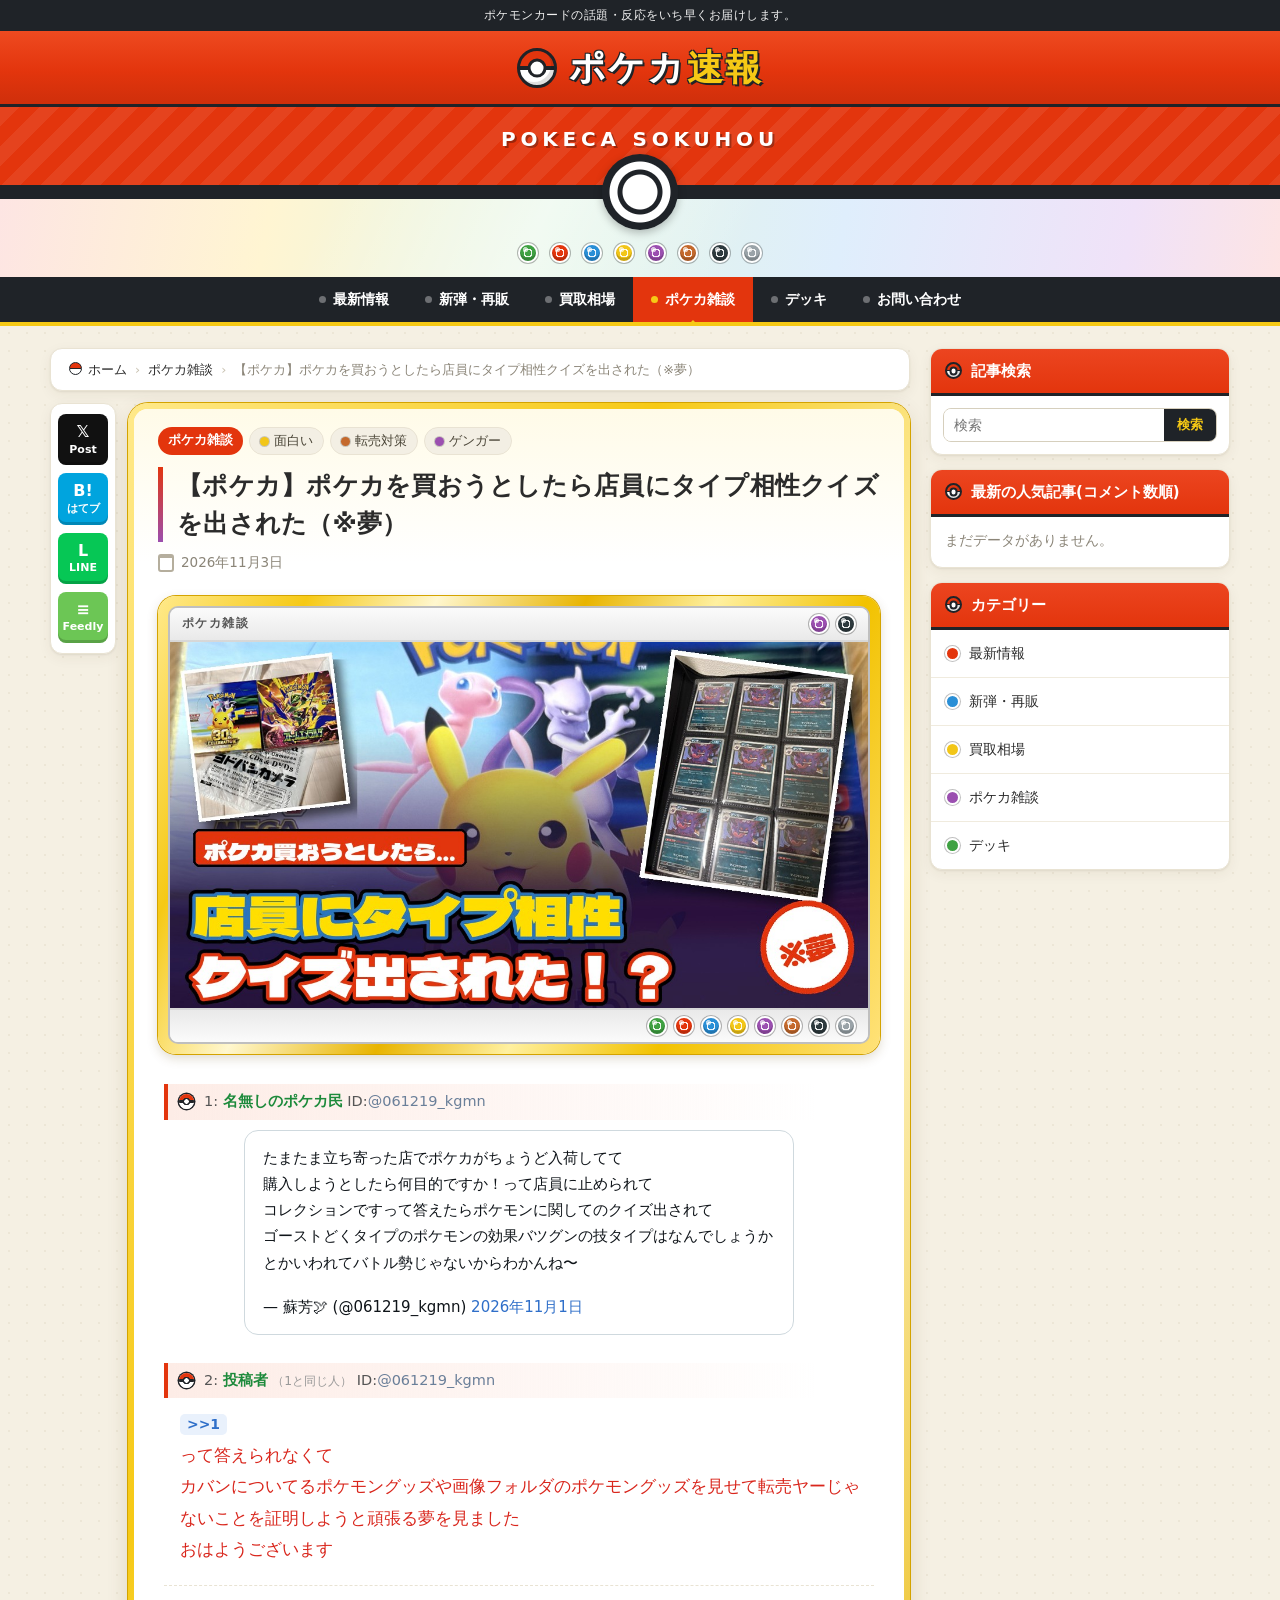
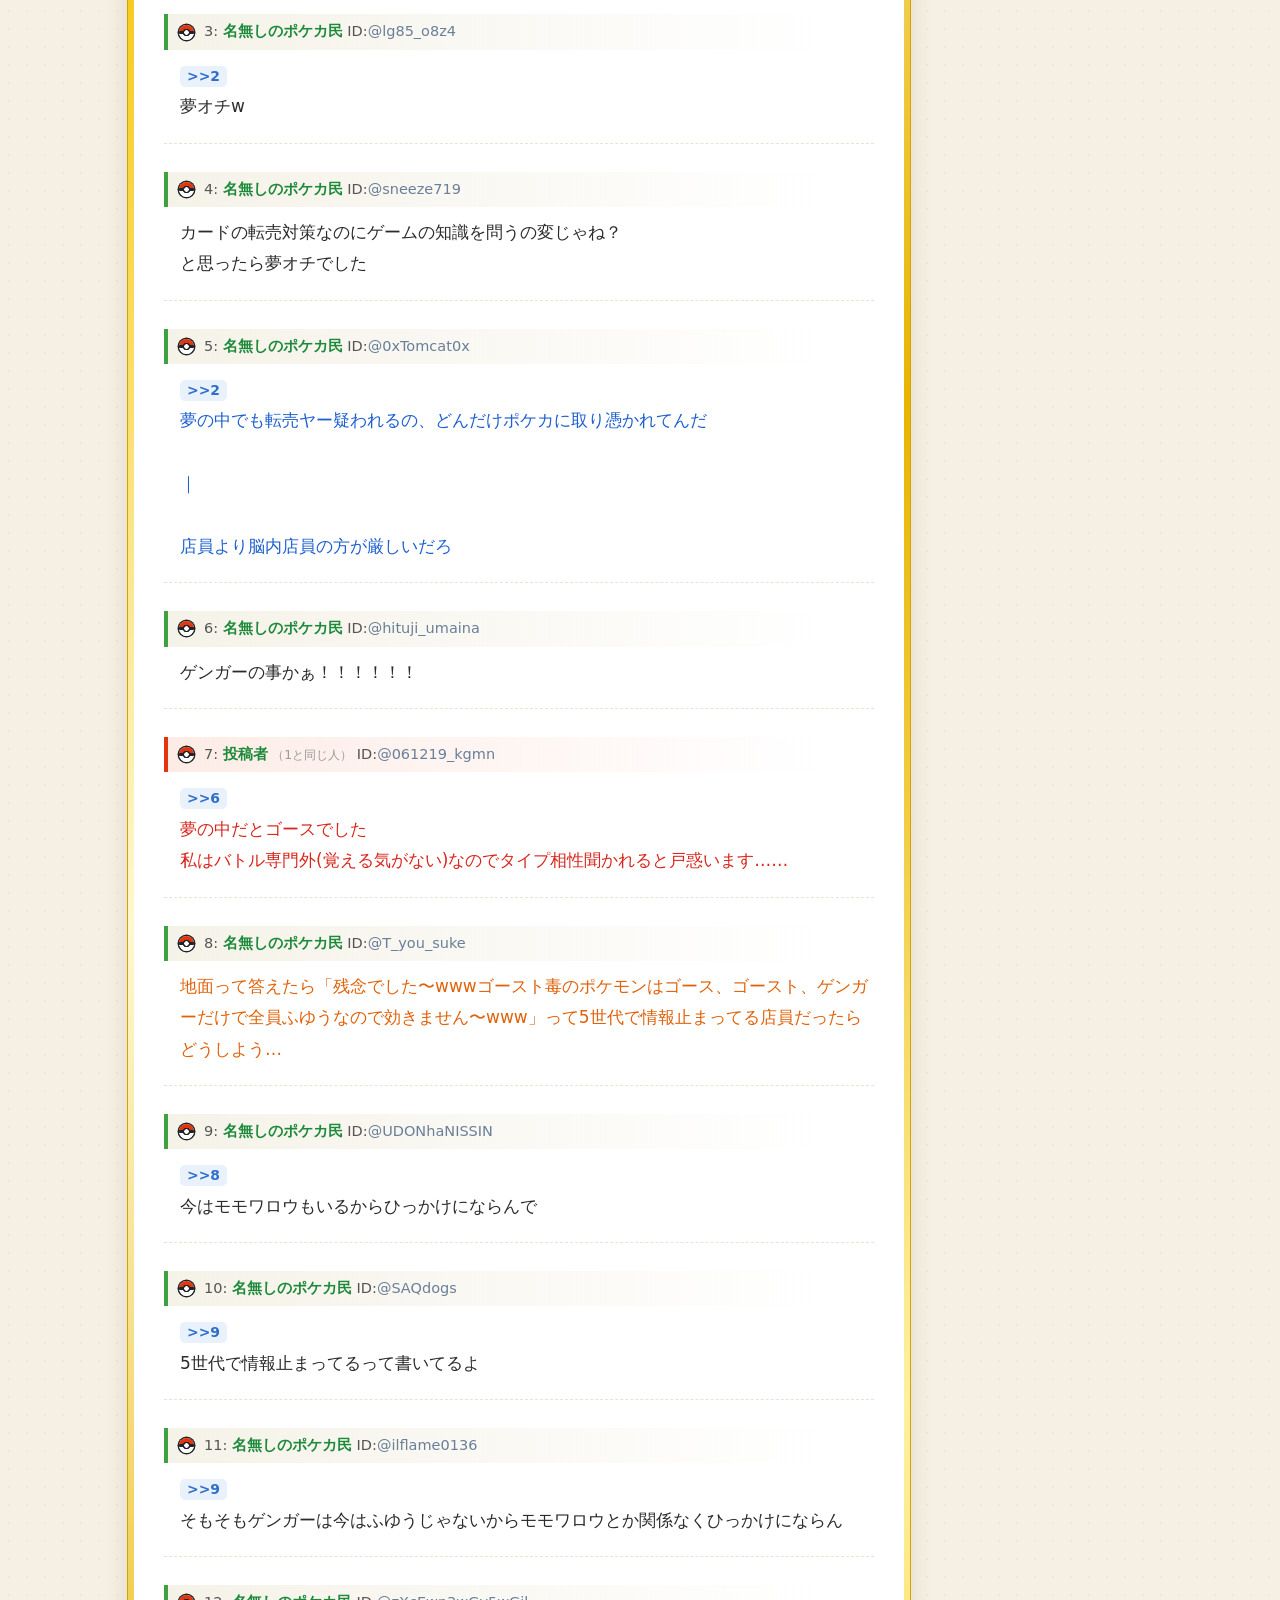
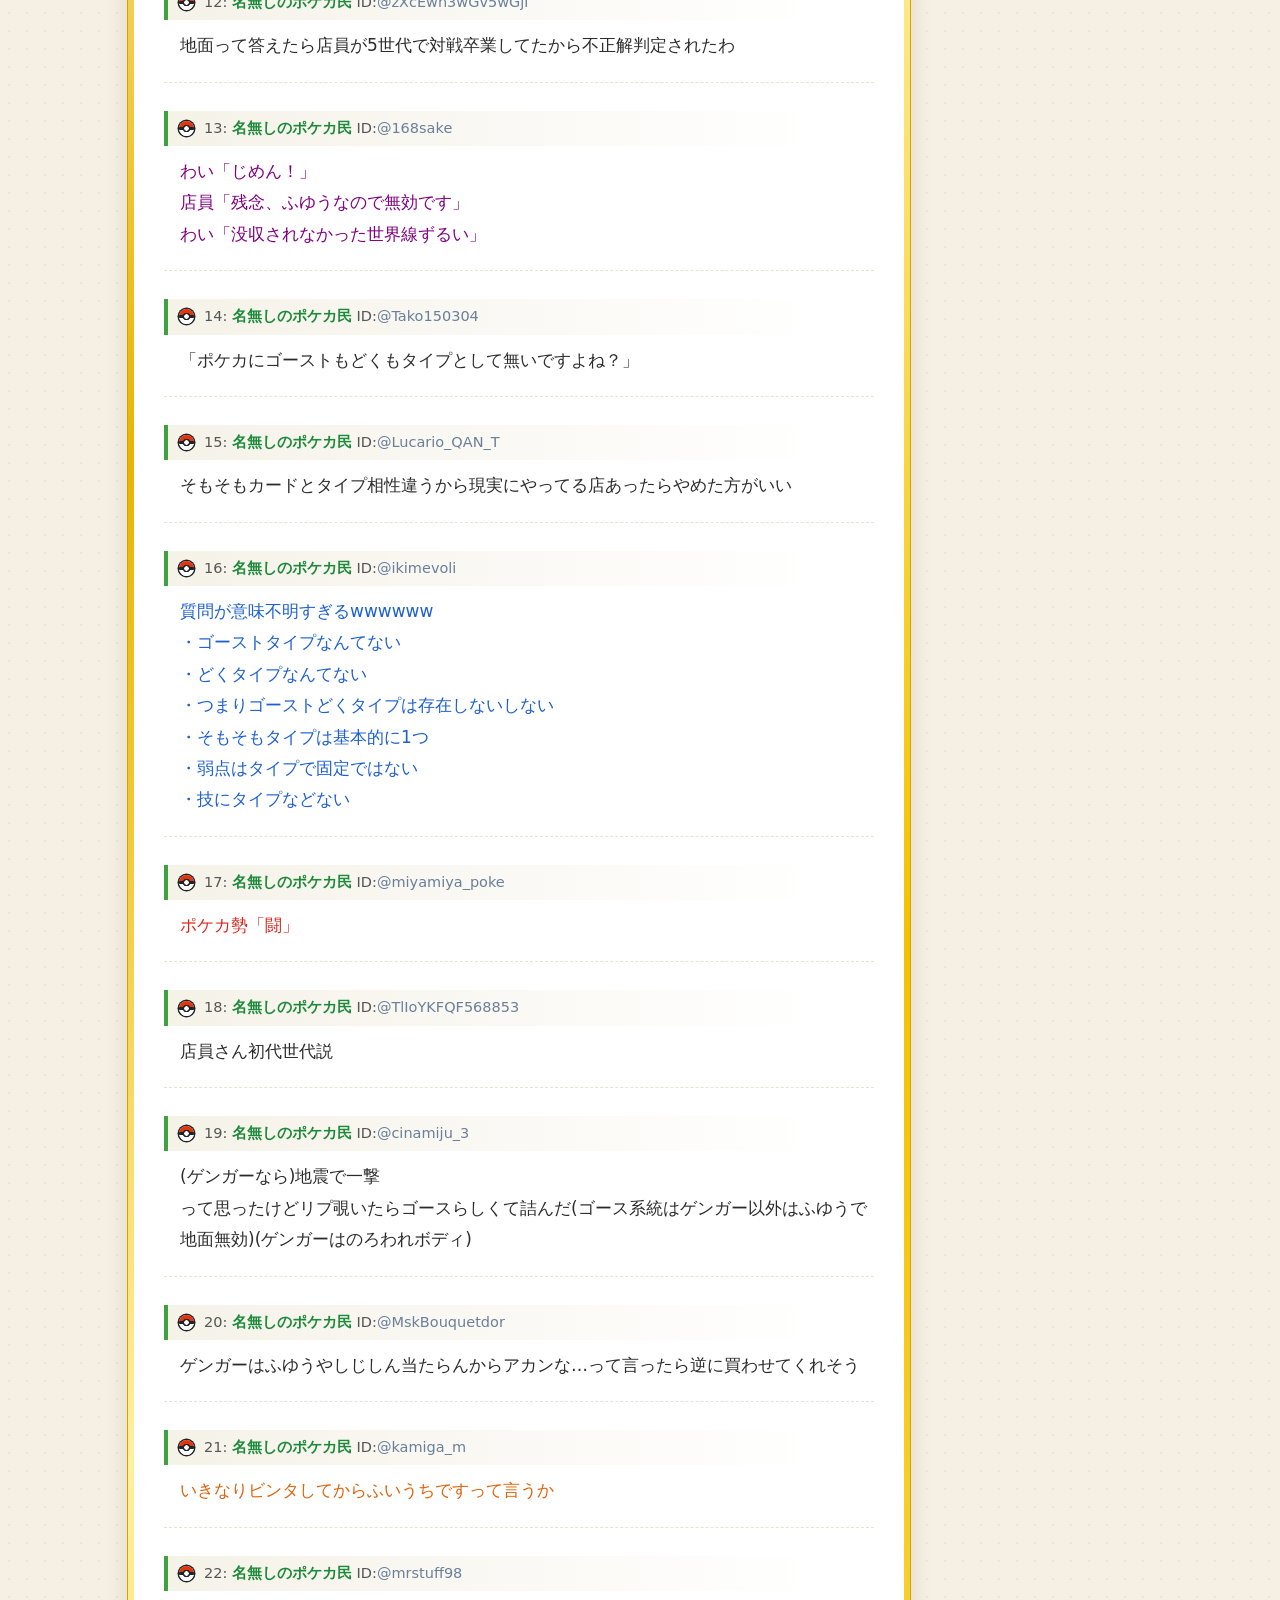
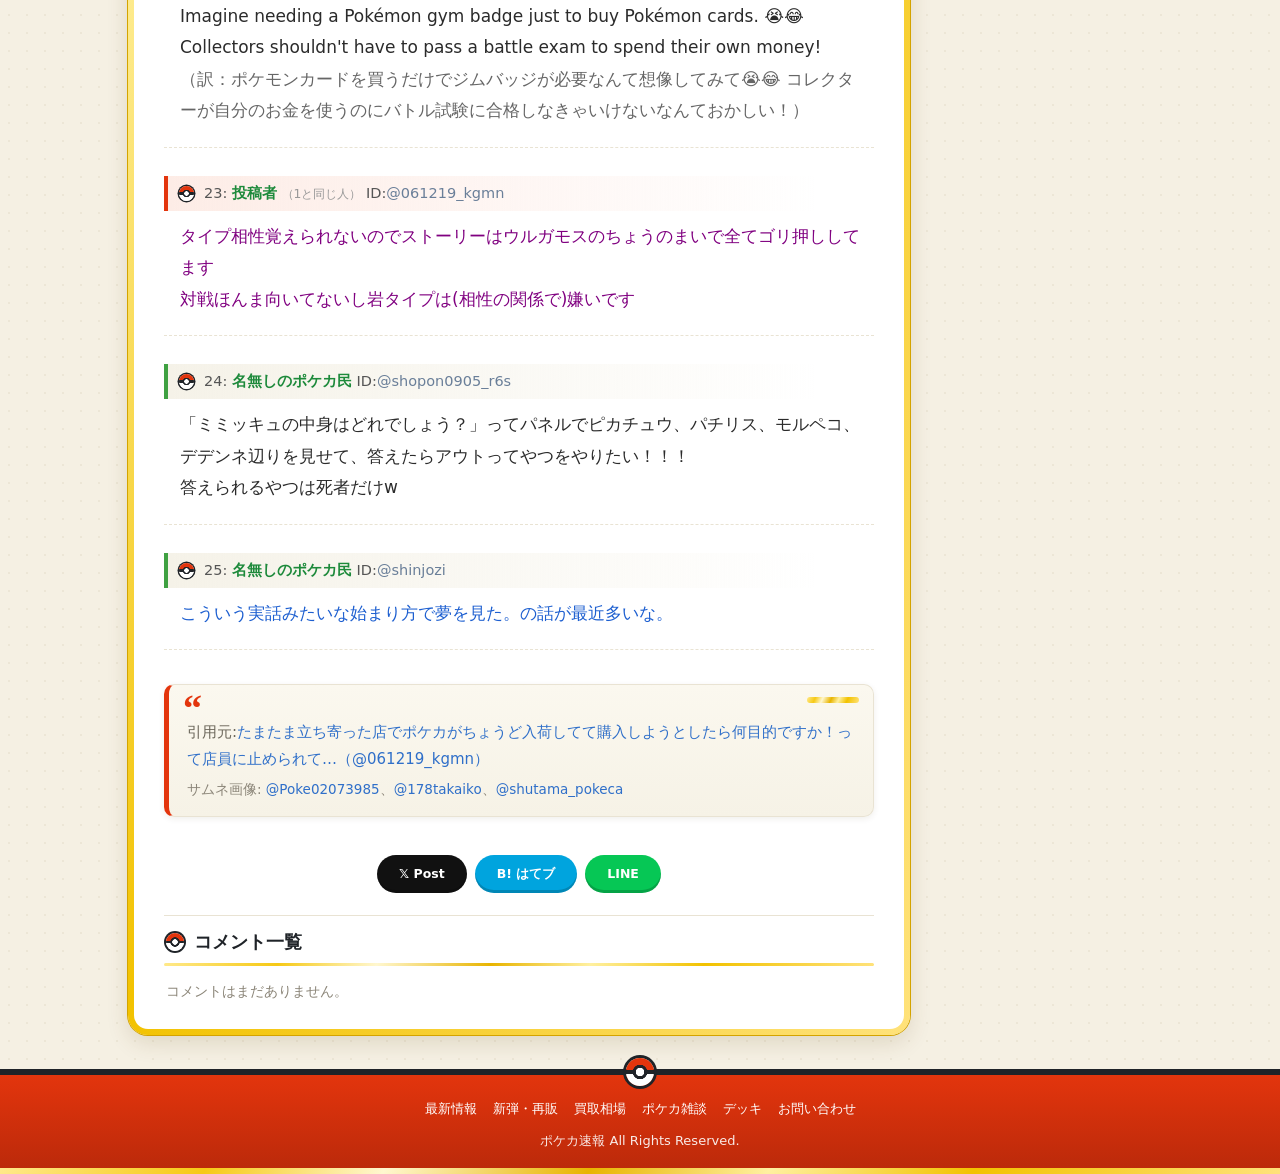
==== index.html @ 6bca2c00 "fix: OGP 画像と og:url を公開URLの絶対パスにする" ====
<!DOCTYPE html>
<html lang="ja"><head><meta charset="utf-8"><meta name="viewport" content="width=device-width,initial-scale=1">
<title>【ポケカ】ポケカを買おうとしたら店員にタイプ相性クイズを出された（※夢） | ポケカ速報</title>
<meta name="description" content="たまたま立ち寄った店でポケカがちょうど入荷してて購入しようとしたら何目的ですか！って店員に止められて…（@061219_kgmn）">
<meta property="og:type" content="article">
<meta property="og:url" content="https://daminchan.github.io/pokeca-sokuhou-preview/">
<meta property="og:site_name" content="ポケカ速報">
<meta property="og:title" content="【ポケカ】ポケカを買おうとしたら店員にタイプ相性クイズを出された（※夢）">
<meta property="og:description" content="たまたま立ち寄った店でポケカがちょうど入荷してて購入しようとしたら何目的ですか！って店員に止められて…（@061219_kgmn）">
<meta property="og:image" content="https://daminchan.github.io/pokeca-sokuhou-preview/assets/thumb.jpg">
<meta property="og:image:width" content="1200">
<meta property="og:image:height" content="630">
<meta name="twitter:card" content="summary_large_image">
<meta name="twitter:title" content="【ポケカ】ポケカを買おうとしたら店員にタイプ相性クイズを出された（※夢）">
<meta name="twitter:description" content="たまたま立ち寄った店でポケカがちょうど入荷してて購入しようとしたら何目的ですか！って店員に止められて…（@061219_kgmn）">
<meta name="twitter:image" content="https://daminchan.github.io/pokeca-sokuhou-preview/assets/thumb.jpg">
<meta name="theme-color" content="#e3350d">
<link rel="stylesheet" href="assets/style.css">
</head><body>
<header>
<div class="topbar">ポケモンカードの話題・反応をいち早くお届けします。</div>
<div class="logobar"><a class="logo" href="#"><span class="ball"></span><span>ポケカ<b>速報</b></span></a></div>
<div class="firstview" aria-hidden="true"><div class="fv-ball"></div><div class="fv-txt">POKECA SOKUHOU</div><div class="fv-dots"><i style="--c:var(--t-grass)"></i><i style="--c:var(--t-fire)"></i><i style="--c:var(--t-water)"></i><i style="--c:var(--t-light)"></i><i style="--c:var(--t-psy)"></i><i style="--c:var(--t-fight)"></i><i style="--c:var(--t-dark)"></i><i style="--c:var(--t-metal)"></i></div></div>
<nav class="gnav"><ul><li><a href="#">最新情報</a></li><li><a href="#">新弾・再販</a></li><li><a href="#">買取相場</a></li><li class="cur"><a href="#">ポケカ雑談</a></li><li><a href="#">デッキ</a></li><li><a href="#">お問い合わせ</a></li></ul></nav>
</header>
<div class="wrap">
<div class="main">
<div id="breadcrumb" class="box"><a class="home" href="#">ホーム</a><span class="sep">›</span><a href="#">ポケカ雑談</a><span class="sep">›</span>【ポケカ】ポケカを買おうとしたら店員にタイプ相性クイズを出された（※夢）</div>
<div class="cols">
<div id="share_plz" class="box">
<a class="s-x" href="https://x.com/intent/post?text=【ポケカ】ポケカを買おうとしたら店員にタイプ相性クイズを出された（※夢）" target="_blank" rel="noopener"><b>𝕏</b>Post</a>
<a class="s-hb" href="#"><b>B!</b>はてブ</a>
<a class="s-line" href="#"><b>L</b>LINE</a>
<a class="s-fd" href="#"><b>≡</b>Feedly</a>
</div>
<article>
<div class="post-meta">
<div class="cat-tag"><span class="cat">ポケカ雑談</span><span class="tag">面白い</span><span class="tag">転売対策</span><span class="tag">ゲンガー</span></div>
<h1>【ポケカ】ポケカを買おうとしたら店員にタイプ相性クイズを出された（※夢）</h1>
<div class="post-date">2026年11月3日</div>
</div>
<div class="eyecatch"><div class="card-in">
<div class="card-top"><span class="lbl">ポケカ雑談</span><span class="energy" aria-hidden="true"><i style="--c:var(--t-psy)"></i><i style="--c:var(--t-dark)"></i></span></div>
<div class="thumb"><img src="assets/thumb.jpg" width="1200" height="630" alt="【ポケカ】ポケカを買おうとしたら店員にタイプ相性クイズを出された（※夢）"></div>
<div class="card-bot"><span class="energy" aria-hidden="true"><i style="--c:var(--t-grass)"></i><i style="--c:var(--t-fire)"></i><i style="--c:var(--t-water)"></i><i style="--c:var(--t-light)"></i><i style="--c:var(--t-psy)"></i><i style="--c:var(--t-fight)"></i><i style="--c:var(--t-dark)"></i><i style="--c:var(--t-metal)"></i></span></div>
</div></div>
<div class="content">
<p>1: <strong><span style="color: #008000;">名無しのポケカ民</span></strong> ID:<a href="https://x.com/061219_kgmn/status/2116690234956263560" target="_blank" rel="noopener noreferrer">@061219_kgmn</a></p>
<blockquote class="twitter-tweet" data-lang="ja" data-dnt="true"><p lang="ja" dir="ltr">たまたま立ち寄った店でポケカがちょうど入荷してて<br />
購入しようとしたら何目的ですか！って店員に止められて<br />
コレクションですって答えたらポケモンに関してのクイズ出されて<br />
ゴーストどくタイプのポケモンの効果バツグンの技タイプはなんでしょうかとかいわれてバトル勢じゃないからわかんね〜</p>&mdash; 蘇芳🕊 (@061219_kgmn) <a href="https://x.com/061219_kgmn/status/2116690234956263560">2026年11月1日</a></blockquote>
<p id="res2">2: <strong><span style="color: #008000;">投稿者</span></strong> <span style="color:#999;font-size:0.85em;">（1と同じ人）</span> ID:<a href="https://x.com/061219_kgmn/status/2116690237258956862" target="_blank" rel="noopener noreferrer">@061219_kgmn</a></p>
<p><a href="#res1">&gt;&gt;1</a><br />
<span style="color: #ff0000;">って答えられなくて<br />
カバンについてるポケモングッズや画像フォルダのポケモングッズを見せて転売ヤーじゃないことを証明しようと頑張る夢を見ました<br />
おはようございます</span></p>
<p id="res3">3: <strong><span style="color: #008000;">名無しのポケカ民</span></strong> ID:<a href="https://x.com/lg85_o8z4/status/2116732698534584409" target="_blank" rel="noopener noreferrer">@lg85_o8z4</a></p>
<p><a href="#res2">&gt;&gt;2</a><br />
夢オチw</p>
<p id="res4">4: <strong><span style="color: #008000;">名無しのポケカ民</span></strong> ID:<a href="https://x.com/sneeze719/status/2116734627767615587" target="_blank" rel="noopener noreferrer">@sneeze719</a></p>
<p>カードの転売対策なのにゲームの知識を問うの変じゃね？<br />
と思ったら夢オチでした</p>
<p id="res5">5: <strong><span style="color: #008000;">名無しのポケカ民</span></strong> ID:<a href="https://x.com/0xTomcat0x/status/2116763947412127869" target="_blank" rel="noopener noreferrer">@0xTomcat0x</a></p>
<p><a href="#res2">&gt;&gt;2</a><br />
<span style="color: #0000ff;">夢の中でも転売ヤー疑われるの、どんだけポケカに取り憑かれてんだ<br />
<br />
｜<br />
<br />
店員より脳内店員の方が厳しいだろ</span></p>
<p id="res6">6: <strong><span style="color: #008000;">名無しのポケカ民</span></strong> ID:<a href="https://x.com/hituji_umaina/status/2116829736941064593" target="_blank" rel="noopener noreferrer">@hituji_umaina</a></p>
<p>ゲンガーの事かぁ！！！！！！</p>
<p id="res7">7: <strong><span style="color: #008000;">投稿者</span></strong> <span style="color:#999;font-size:0.85em;">（1と同じ人）</span> ID:<a href="https://x.com/061219_kgmn/status/2116837599654596639" target="_blank" rel="noopener noreferrer">@061219_kgmn</a></p>
<p><a href="#res6">&gt;&gt;6</a><br />
<span style="color: #ff0000;">夢の中だとゴースでした<br />
私はバトル専門外(覚える気がない)なのでタイプ相性聞かれると戸惑います……</span></p>
<p id="res8">8: <strong><span style="color: #008000;">名無しのポケカ民</span></strong> ID:<a href="https://x.com/T_you_suke/status/2116760366919438548" target="_blank" rel="noopener noreferrer">@T_you_suke</a></p>
<p><span style="color: #ff6600;">地面って答えたら「残念でした〜wwwゴースト毒のポケモンはゴース、ゴースト、ゲンガーだけで全員ふゆうなので効きません〜www」って5世代で情報止まってる店員だったらどうしよう…</span></p>
<p id="res9">9: <strong><span style="color: #008000;">名無しのポケカ民</span></strong> ID:<a href="https://x.com/UDONhaNISSIN/status/2116813771226399126" target="_blank" rel="noopener noreferrer">@UDONhaNISSIN</a></p>
<p><a href="#res8">&gt;&gt;8</a><br />
今はモモワロウもいるからひっかけにならんで</p>
<p id="res10">10: <strong><span style="color: #008000;">名無しのポケカ民</span></strong> ID:<a href="https://x.com/SAQdogs/status/2116827094974099867" target="_blank" rel="noopener noreferrer">@SAQdogs</a></p>
<p><a href="#res9">&gt;&gt;9</a><br />
5世代で情報止まってるって書いてるよ</p>
<p id="res11">11: <strong><span style="color: #008000;">名無しのポケカ民</span></strong> ID:<a href="https://x.com/ilflame0136/status/2116903264579199203" target="_blank" rel="noopener noreferrer">@ilflame0136</a></p>
<p><a href="#res9">&gt;&gt;9</a><br />
そもそもゲンガーは今はふゆうじゃないからモモワロウとか関係なくひっかけにならん</p>
<p id="res12">12: <strong><span style="color: #008000;">名無しのポケカ民</span></strong> ID:<a href="https://x.com/zXcEwn3wGv5wGjl/status/2116754687383007253" target="_blank" rel="noopener noreferrer">@zXcEwn3wGv5wGjl</a></p>
<p>地面って答えたら店員が5世代で対戦卒業してたから不正解判定されたわ</p>
<p id="res13">13: <strong><span style="color: #008000;">名無しのポケカ民</span></strong> ID:<a href="https://x.com/168sake/status/2116966899091452403" target="_blank" rel="noopener noreferrer">@168sake</a></p>
<p><span style="color: #800080;">わい「じめん！」<br />
店員「残念、ふゆうなので無効です」<br />
わい「没収されなかった世界線ずるい」</span></p>
<p id="res14">14: <strong><span style="color: #008000;">名無しのポケカ民</span></strong> ID:<a href="https://x.com/Tako150304/status/2116845610347512298" target="_blank" rel="noopener noreferrer">@Tako150304</a></p>
<p>「ポケカにゴーストもどくもタイプとして無いですよね？」</p>
<p id="res15">15: <strong><span style="color: #008000;">名無しのポケカ民</span></strong> ID:<a href="https://x.com/Lucario_QAN_T/status/2116766690784796850" target="_blank" rel="noopener noreferrer">@Lucario_QAN_T</a></p>
<p>そもそもカードとタイプ相性違うから現実にやってる店あったらやめた方がいい</p>
<p id="res16">16: <strong><span style="color: #008000;">名無しのポケカ民</span></strong> ID:<a href="https://x.com/ikimevoli/status/2116893039683842407" target="_blank" rel="noopener noreferrer">@ikimevoli</a></p>
<p><span style="color: #0000ff;">質問が意味不明すぎるwwwwww<br />
・ゴーストタイプなんてない<br />
・どくタイプなんてない<br />
・つまりゴーストどくタイプは存在しないしない<br />
・そもそもタイプは基本的に1つ<br />
・弱点はタイプで固定ではない<br />
・技にタイプなどない</span></p>
<p id="res17">17: <strong><span style="color: #008000;">名無しのポケカ民</span></strong> ID:<a href="https://x.com/miyamiya_poke/status/2116807231564030311" target="_blank" rel="noopener noreferrer">@miyamiya_poke</a></p>
<p><span style="color: #ff0000;">ポケカ勢「闘」</span></p>
<p id="res18">18: <strong><span style="color: #008000;">名無しのポケカ民</span></strong> ID:<a href="https://x.com/TlIoYKFQF568853/status/2116731094464954641" target="_blank" rel="noopener noreferrer">@TlIoYKFQF568853</a></p>
<p>店員さん初代世代説</p>
<p id="res19">19: <strong><span style="color: #008000;">名無しのポケカ民</span></strong> ID:<a href="https://x.com/cinamiju_3/status/2116917273604895043" target="_blank" rel="noopener noreferrer">@cinamiju_3</a></p>
<p>(ゲンガーなら)地震で一撃<br />
って思ったけどリプ覗いたらゴースらしくて詰んだ(ゴース系統はゲンガー以外はふゆうで地面無効)(ゲンガーはのろわれボディ)</p>
<p id="res20">20: <strong><span style="color: #008000;">名無しのポケカ民</span></strong> ID:<a href="https://x.com/MskBouquetdor/status/2116722798081278109" target="_blank" rel="noopener noreferrer">@MskBouquetdor</a></p>
<p>ゲンガーはふゆうやしじしん当たらんからアカンな…って言ったら逆に買わせてくれそう</p>
<p id="res21">21: <strong><span style="color: #008000;">名無しのポケカ民</span></strong> ID:<a href="https://x.com/kamiga_m/status/2116781820872442259" target="_blank" rel="noopener noreferrer">@kamiga_m</a></p>
<p><span style="color: #ff6600;">いきなりビンタしてからふいうちですって言うか</span></p>
<p id="res22">22: <strong><span style="color: #008000;">名無しのポケカ民</span></strong> ID:<a href="https://x.com/mrstuff98/status/2116836522561585535" target="_blank" rel="noopener noreferrer">@mrstuff98</a></p>
<p>Imagine needing a Pokémon gym badge just to buy Pokémon cards. 😭😂 Collectors shouldn&#x27;t have to pass a battle exam to spend their own money!<br />
<span style="color:#666;">（訳：ポケモンカードを買うだけでジムバッジが必要なんて想像してみて😭😂 コレクターが自分のお金を使うのにバトル試験に合格しなきゃいけないなんておかしい！）</span></p>
<p id="res23">23: <strong><span style="color: #008000;">投稿者</span></strong> <span style="color:#999;font-size:0.85em;">（1と同じ人）</span> ID:<a href="https://x.com/061219_kgmn/status/2116713101408317911" target="_blank" rel="noopener noreferrer">@061219_kgmn</a></p>
<p><span style="color: #800080;">タイプ相性覚えられないのでストーリーはウルガモスのちょうのまいで全てゴリ押ししてます<br />
対戦ほんま向いてないし岩タイプは(相性の関係で)嫌いです</span></p>
<p id="res24">24: <strong><span style="color: #008000;">名無しのポケカ民</span></strong> ID:<a href="https://x.com/shopon0905_r6s/status/2117078301055606887" target="_blank" rel="noopener noreferrer">@shopon0905_r6s</a></p>
<p>「ミミッキュの中身はどれでしょう？」ってパネルでピカチュウ、パチリス、モルペコ、デデンネ辺りを見せて、答えたらアウトってやつをやりたい！！！<br />
答えられるやつは死者だけw</p>
<p id="res25">25: <strong><span style="color: #008000;">名無しのポケカ民</span></strong> ID:<a href="https://x.com/shinjozi/status/2116788469804806303" target="_blank" rel="noopener noreferrer">@shinjozi</a></p>
<p><span style="color: #0000ff;">こういう実話みたいな始まり方で夢を見た。の話が最近多いな。</span></p>
<blockquote><p>引用元:<a href="https://x.com/061219_kgmn/status/2116690234956263560" target="_blank" rel="noopener noreferrer">たまたま立ち寄った店でポケカがちょうど入荷してて購入しようとしたら何目的ですか！って店員に止められて…（@061219_kgmn）</a></p><p class="thumb-credit" style="margin:6px 0 0;font-size:0.9em;">サムネ画像: <a href="https://x.com/Poke02073985/status/2100009075799167038" target="_blank" rel="noopener noreferrer">@Poke02073985</a>、<a href="https://x.com/178takaiko/status/2106019464026452225" target="_blank" rel="noopener noreferrer">@178takaiko</a>、<a href="https://x.com/shutama_pokeca/status/2092890181133332547" target="_blank" rel="noopener noreferrer">@shutama_pokeca</a></p></blockquote>
<script async src="https://platform.twitter.com/widgets.js" charset="utf-8"></script>
</div>
<div class="sns"><a class="s-x" href="https://x.com/intent/post?text=【ポケカ】ポケカを買おうとしたら店員にタイプ相性クイズを出された（※夢）" target="_blank" rel="noopener">𝕏 Post</a><a class="s-hb" href="#">B! はてブ</a><a class="s-line" href="#">LINE</a></div>
<h3 class="single_title">コメント一覧</h3>
<p class="nocomment">コメントはまだありません。</p>
</article>
</div>
</div>
<aside id="sidebar">
<div class="widget box"><div class="widgettitle"><span class="ball"></span>記事検索</div><form class="searchform" onsubmit="return false"><input type="text" placeholder="検索" aria-label="記事検索"><button type="submit">検索</button></form></div>
<div class="widget box"><div class="widgettitle"><span class="ball"></span>最新の人気記事(コメント数順)</div><p class="nodata">まだデータがありません。</p></div>
<div class="widget box"><div class="widgettitle"><span class="ball"></span>カテゴリー</div><ul><li><a href="#">最新情報</a></li><li><a href="#">新弾・再販</a></li><li><a href="#">買取相場</a></li><li><a href="#">ポケカ雑談</a></li><li><a href="#">デッキ</a></li></ul></div>
</aside>
</div>
<footer id="footer"><div class="footer_content"><ul><li><a href="#">最新情報</a></li><li><a href="#">新弾・再販</a></li><li><a href="#">買取相場</a></li><li><a href="#">ポケカ雑談</a></li><li><a href="#">デッキ</a></li><li><a href="#">お問い合わせ</a></li></ul><div id="copyright">ポケカ速報 All Rights Reserved.</div></div><div class="footer_bottom"></div></footer>
</body></html>
---- assets/style.css ----
/* ==========================================================
   ポケカ速報 — 記事ページ
   レイアウトはエペ速準拠（ヘッダー → グロナビ → 本文 + 右サイドバー → フッター）
   ========================================================== */

/* ===== トークン ===== */
:root{
  --red:#e3350d;--red-d:#b9290a;--ink:#1f2328;--ink-2:#30363d;
  --yel:#f6c915;--yel-l:#fff4b8;--yel-d:#d4a300;
  --bg:#f5f0e3;--paper:#fff;--line:#e9e3d3;--text:#2b2b2b;--muted:#8b8578;
  /* タイプ色 */
  --t-grass:#3fa142;--t-fire:#e3350d;--t-water:#2a8fd6;--t-light:#f2c618;
  --t-psy:#9b4fb0;--t-fight:#c4692c;--t-dark:#2e3a3e;--t-metal:#9aa3a8;
  --accent:var(--t-psy);
  /* ホロ枠 */
  --holo:linear-gradient(115deg,#ffe98a 0%,#f6c915 16%,#fff7cf 30%,#e8b400 46%,#fff0a0 60%,#f2c200 76%,#ffe27a 100%);
  --rainbow:linear-gradient(100deg,#fde4e4 0%,#fff5d2 22%,#e2f5e5 44%,#dfeefc 66%,#f0e2f8 88%,#fde4e4 100%);
  --radius:12px;
  --shadow:0 1px 2px rgba(60,45,0,.08),0 4px 14px rgba(60,45,0,.06);
}

*{box-sizing:border-box}
html{-webkit-text-size-adjust:100%}
body{
  margin:0;color:var(--text);font-size:16px;line-height:1.6;
  font-family:"Hiragino Kaku Gothic ProN","Hiragino Sans","Yu Gothic UI","游ゴシック体",YuGothic,"Noto Sans JP","Noto Sans CJK JP",Meiryo,system-ui,sans-serif;
  background:radial-gradient(rgba(90,70,0,.06) 1px,transparent 1.6px) 0 0/18px 18px,var(--bg);
}
a{color:#2f6fc9;text-decoration:none}
a:hover{text-decoration:underline}
img{max-width:100%;height:auto;display:block}

/* ===== 共通パーツ: モンスターボール風アイコン ===== */
.ball{
  --s:40px;--b:3px;
  width:var(--s);height:var(--s);flex:none;position:relative;border-radius:50%;
  border:var(--b) solid var(--ink);
  background:linear-gradient(var(--red) 0 44%,var(--ink) 44% 56%,#fff 56%);
  box-shadow:inset -3px -3px 0 rgba(0,0,0,.12);
}
.ball::after{
  content:"";position:absolute;left:50%;top:50%;width:38%;height:38%;
  transform:translate(-50%,-50%);border-radius:50%;background:#fff;border:var(--b) solid var(--ink);
}

/* ===== 共通パーツ: エネルギー風の丸アイコン ===== */
.energy{display:flex;gap:7px;flex-wrap:wrap}
.energy i,.fv-dots i{
  display:block;width:20px;height:20px;border-radius:50%;flex:none;
  background:
    radial-gradient(circle at 34% 30%,rgba(255,255,255,.65) 0 16%,transparent 18%),
    radial-gradient(circle,transparent 0 30%,rgba(255,255,255,.9) 31% 39%,transparent 40%),
    var(--c);
  border:2px solid #fff;
  box-shadow:0 0 0 1px rgba(0,0,0,.28),inset 0 -3px 0 rgba(0,0,0,.18);
}

/* ===== ヘッダー ===== */
.topbar{
  background:var(--ink);color:#f1f1f1;font-size:12px;text-align:center;
  padding:6px 12px;letter-spacing:.04em;
}
.logobar{
  background:linear-gradient(180deg,#ee4a20,var(--red) 55%,#cf2f0b);
  height:76px;display:flex;align-items:center;justify-content:center;
  border-bottom:3px solid var(--ink);
}
.logo{
  display:flex;align-items:center;gap:12px;color:#fff;font-size:36px;font-weight:900;letter-spacing:.06em;
  text-shadow:2px 2px 0 var(--ink),-1px -1px 0 var(--ink),1px -1px 0 var(--ink),-1px 1px 0 var(--ink);
}
.logo:hover{text-decoration:none}
.logo b{color:var(--yel)}

/* ファーストビュー: 赤/黒帯/ホロ白 の3段 */
.firstview{
  height:170px;position:relative;overflow:hidden;
  background:
    linear-gradient(var(--red) 0 46%,var(--ink) 46% 54%,transparent 54%),
    var(--rainbow);
}
.firstview::before{
  content:"";position:absolute;inset:0 0 54% 0;
  background:repeating-linear-gradient(135deg,rgba(255,255,255,.07) 0 14px,transparent 14px 28px);
}
.firstview::after{
  content:"";position:absolute;inset:54% 0 0 0;
  background:linear-gradient(115deg,transparent 25%,rgba(255,255,255,.75) 42%,transparent 58%);
  opacity:.7;
}
.fv-ball{
  position:absolute;left:50%;top:50%;width:76px;height:76px;transform:translate(-50%,-50%);
  border-radius:50%;z-index:1;
  background:radial-gradient(circle,#fff 0 17px,var(--ink) 18px 22px,#fff 23px 30px,var(--ink) 31px);
  box-shadow:0 3px 8px rgba(0,0,0,.25);
}
.fv-txt{
  position:absolute;left:0;right:0;top:16px;z-index:1;text-align:center;color:#fff;
  font-weight:900;font-size:20px;letter-spacing:.24em;text-shadow:2px 2px 0 rgba(0,0,0,.3);
}
.fv-dots{position:absolute;left:0;right:0;bottom:14px;z-index:1;display:flex;justify-content:center;gap:12px}

/* グローバルメニュー */
.gnav{background:var(--ink);border-bottom:4px solid var(--yel)}
.gnav ul{list-style:none;margin:0 auto;padding:0;display:flex;justify-content:center;flex-wrap:wrap}
.gnav a{
  display:flex;align-items:center;gap:7px;color:#fff;font-weight:700;font-size:14.4px;line-height:1;
  padding:15px 18px;position:relative;
}
.gnav a::before{
  content:"";width:7px;height:7px;border-radius:50%;background:rgba(255,255,255,.35);
}
.gnav a:hover{text-decoration:none;background:var(--ink-2)}
.gnav li.cur a{background:var(--red)}
.gnav li.cur a::before{background:var(--yel)}
.gnav li.cur a::after{
  content:"";position:absolute;left:50%;bottom:-4px;transform:translateX(-50%);
  border:6px solid transparent;border-bottom-color:var(--yel);border-top:0;
}

/* ===== レイアウト ===== */
.wrap{
  width:calc(100% - 40px);max-width:1180px;margin:22px auto 34px;
  display:flex;gap:20px;align-items:flex-start;
}
.main{flex:1;min-width:0}
.box{background:var(--paper);border:1px solid var(--line);border-radius:var(--radius);box-shadow:var(--shadow)}

/* パンくず */
#breadcrumb{font-size:12.8px;padding:10px 18px;margin-bottom:12px;color:var(--muted);line-height:1.7}
#breadcrumb a{color:var(--text)}
#breadcrumb span.sep{color:#c8c1b0;margin:0 8px}
#breadcrumb .home::before{
  content:"";display:inline-block;width:11px;height:11px;border-radius:50%;margin-right:6px;vertical-align:-1px;
  background:linear-gradient(var(--red) 0 44%,var(--ink) 44% 56%,#fff 56%);border:1px solid var(--ink);
}

.cols{display:flex;gap:12px;align-items:flex-start}

/* 左の縦シェアボタン */
#share_plz{width:66px;flex:none;padding:10px 7px 2px;position:sticky;top:12px;text-align:center}
#share_plz a{
  display:block;color:#fff;font-size:11px;font-weight:700;border-radius:8px;padding:8px 2px;margin-bottom:8px;line-height:1.3;
  box-shadow:inset 0 -3px 0 rgba(0,0,0,.18);transition:transform .15s;
}
#share_plz a:hover{text-decoration:none;transform:translateY(-1px)}
#share_plz a b{display:block;font-size:16px}
.s-x{background:#111}.s-hb{background:#00a4de}.s-line{background:#06c755}.s-fd{background:#6cc655}

/* ===== 記事 = ホロ枠のカード ===== */
article{
  flex:1;min-width:0;overflow:hidden;
  border:6px solid transparent;border-radius:20px;
  background:linear-gradient(var(--paper),var(--paper)) padding-box,var(--holo) border-box;
  box-shadow:0 0 0 1px var(--yel-d),0 8px 22px rgba(90,65,0,.14);
}

/* カード上部 = 名前欄 */
.post-meta{
  padding:18px 24px 8px;
  background:linear-gradient(180deg,#fffbe8,#fff 85%);
}
.cat-tag{display:flex;flex-wrap:wrap;gap:6px}
.cat{background:var(--red);color:#fff;font-size:12.5px;font-weight:700;padding:3px 10px;border-radius:999px}
.tag{
  display:inline-flex;align-items:center;gap:5px;background:#f3efe4;color:#4a4537;
  font-size:12.5px;padding:3px 10px;border-radius:999px;border:1px solid var(--line);
}
.tag::before{content:"";width:9px;height:9px;border-radius:50%;background:var(--c,var(--yel));box-shadow:0 0 0 1px rgba(0,0,0,.18)}
.tag:nth-of-type(2){--c:var(--t-light)}
.tag:nth-of-type(3){--c:var(--t-fight)}
.tag:nth-of-type(4){--c:var(--t-psy)}

h1{
  font-size:25px;line-height:1.5;font-weight:800;margin:12px 0 10px;padding-left:14px;
  border-left:5px solid;border-image:linear-gradient(var(--red),var(--accent)) 1;
  letter-spacing:.01em;
}
.post-date{font-size:13.5px;color:var(--muted);display:flex;align-items:center;gap:7px;margin-bottom:8px}
.post-date::before{content:"";width:12px;height:12px;border-radius:3px;border:2px solid #b5ae9d;border-top-width:4px}

/* アイキャッチ = ポケカ風カード */
.eyecatch{
  margin:6px 24px 10px;padding:10px;border-radius:18px;background:var(--holo);
  box-shadow:0 0 0 1px var(--yel-d),0 4px 12px rgba(90,65,0,.2);
}
.card-in{border-radius:10px;overflow:hidden;border:2px solid rgba(0,0,0,.22);background:#f4f4f4}
.card-top,.card-bot{display:flex;align-items:center;padding:6px 12px;background:linear-gradient(#fbfbfb,#e9e9e9)}
.card-top{justify-content:space-between;border-bottom:2px solid rgba(0,0,0,.14)}
.card-bot{justify-content:flex-end;border-top:2px solid rgba(0,0,0,.14);background:linear-gradient(#e9e9e9,#fbfbfb)}
.card-top .lbl{font-size:12px;font-weight:800;color:#555;letter-spacing:.12em}
.thumb{position:relative;aspect-ratio:1200/630;background:#2b1d47;overflow:hidden}
.thumb img{width:100%;height:100%;object-fit:cover}
/* ホロの光沢（ほんのり） */
.thumb::after{
  content:"";position:absolute;inset:0;pointer-events:none;
  background:linear-gradient(115deg,transparent 35%,rgba(255,255,255,.22) 48%,transparent 60%);
  background-size:250% 100%;background-position:100% 0;transition:background-position .9s ease;
}
.eyecatch:hover .thumb::after{background-position:0 0}

/* ===== 本文 ===== */
.content{padding:14px 30px 12px;font-size:17px;line-height:1.85}
.content p{margin:0 0 18px;overflow-wrap:anywhere}

/* レスの名前欄（1 と 2〜） */
.content>p:first-child,
.content p[id^="res"]{
  position:relative;margin:28px 0 8px;padding:6px 12px 6px 36px;
  font-size:14.5px;line-height:1.6;color:#555;
  background:linear-gradient(90deg,#f5f2e8,rgba(245,242,232,0) 92%);
  border-left:4px solid var(--t-grass);border-radius:0 8px 8px 0;
}
.content>p:first-child{margin-top:6px}
.content>p:first-child::before,
.content p[id^="res"]::before{
  content:"";position:absolute;left:11px;top:50%;width:15px;height:15px;margin-top:-7.5px;border-radius:50%;
  background:
    radial-gradient(circle,#fff 0 2px,var(--ink) 2.5px 3.5px,transparent 4px),
    linear-gradient(var(--red) 0 42%,var(--ink) 42% 58%,#fff 58%);
  box-shadow:0 0 0 1.5px var(--ink);
}
/* 投稿者のレス（1 と「1と同じ人」）は赤アクセント */
.content>p:first-child,
.content p[id^="res"]:has(>span[style*="#999"]){
  border-left-color:var(--red);
  background:linear-gradient(90deg,#fdece6,rgba(253,236,230,0) 92%);
}
.content p[id^="res"] a,.content>p:first-child a{color:#6a7f99}
.content p[id^="res"] strong,.content>p:first-child strong{font-weight:800}

/* レス本文 */
.content p[id^="res"]+p{
  margin:0 0 0;padding:2px 4px 20px 16px;border-bottom:1px dashed var(--line);
}

/* アンカー >>N */
.content a[href^="#res"]{
  display:inline-block;font-size:.82em;line-height:1.5;padding:0 7px;border-radius:5px;
  background:#e9f1fc;color:#2f6fc9;font-weight:700;
}
.content a[href^="#res"]:hover{text-decoration:none;background:#d6e6fb}

/* 2ch 風の文字色をやや落ち着かせる（文字はそのまま） */
.content span[style*="#008000"]{color:#1d8a3b!important}
.content span[style*="#ff0000"]{color:#d9261c!important}
.content span[style*="#0000ff"]{color:#1d5fd0!important}
.content span[style*="#ff6600"]{color:#e0620a!important}

/* X 埋め込み（読込前の見た目も整える） */
.content blockquote.twitter-tweet{
  margin:10px auto 24px;max-width:550px;padding:14px 18px;font-size:15px;line-height:1.75;
  background:#fff;border:1px solid #cfd9de;border-radius:14px;color:#0f1419;
}
.content .twitter-tweet-rendered{margin-left:auto!important;margin-right:auto!important}

/* 引用元ボックス = トレーナーズカード風 */
.content blockquote:not(.twitter-tweet){
  position:relative;margin:34px 0 18px;padding:34px 18px 14px;
  background:linear-gradient(180deg,#fbf8ef,#f6f2e6);
  border:1px solid var(--line);border-left:5px solid var(--red);border-radius:10px;
  box-shadow:0 2px 6px rgba(60,45,0,.08);color:#6b665a;font-size:15px;line-height:1.75;
}
.content blockquote:not(.twitter-tweet)::before{
  content:"\201C";position:absolute;top:4px;left:14px;font:bold 38px/1 Georgia,serif;color:var(--red);
}
.content blockquote:not(.twitter-tweet)::after{
  content:"";position:absolute;top:12px;right:14px;width:52px;height:6px;border-radius:3px;background:var(--holo);
}
.content blockquote:not(.twitter-tweet) p{margin:0;padding:0;border:0;background:none}
.content blockquote:not(.twitter-tweet) .thumb-credit{color:var(--muted)}
.content blockquote a{color:#2f6fc9}

/* 記事下シェア */
.sns{display:flex;gap:8px;justify-content:center;flex-wrap:wrap;padding:8px 30px 22px}
.sns a{color:#fff;font-size:12.5px;font-weight:700;padding:9px 22px;border-radius:999px;box-shadow:inset 0 -3px 0 rgba(0,0,0,.18)}
.sns a:hover{text-decoration:none;filter:brightness(1.08)}

/* コメント一覧 */
.single_title{
  display:flex;align-items:center;gap:10px;font-size:18px;color:var(--ink);
  margin:0 30px;padding:12px 2px 10px;border-top:1px solid var(--line);position:relative;
}
.single_title::before{
  content:"";width:18px;height:18px;border-radius:50%;flex:none;
  background:radial-gradient(circle,#fff 0 2.5px,var(--ink) 3px 4.5px,transparent 5px),linear-gradient(var(--red) 0 42%,var(--ink) 42% 58%,#fff 58%);
  box-shadow:0 0 0 2px var(--ink);
}
.single_title::after{content:"";position:absolute;left:0;right:0;bottom:0;height:3px;border-radius:2px;background:var(--holo)}
.nocomment{margin:14px 32px 26px;font-size:14px;color:var(--muted)}

/* ===== サイドバー ===== */
#sidebar{width:300px;flex:none}
.widget{padding:12px;margin-bottom:14px;overflow:hidden}
.widgettitle{
  display:flex;align-items:center;gap:9px;margin:-12px -12px 12px;padding:10px 14px;
  background:linear-gradient(180deg,#ec4520,var(--red));color:#fff;font-weight:800;font-size:15px;
  border-bottom:3px solid var(--ink);
}
.widgettitle .ball{--s:17px;--b:2px}
.searchform{display:flex;border:1px solid #d6cfbd;border-radius:8px;overflow:hidden}
.searchform input{flex:1;border:0;padding:8px 10px;font-size:14px;min-width:0;background:#fff}
.searchform button{width:52px;border:0;background:var(--ink);color:var(--yel);font-weight:700;cursor:pointer}
.widget ul{list-style:none;margin:-12px;padding:0}
.widget li a{
  display:flex;align-items:center;gap:9px;color:var(--text);font-size:14.4px;padding:12px 14px;
  border-bottom:1px solid #f0ebde;
}
.widget li a:hover{background:#fbf8ef;text-decoration:none}
.widget li a::before{
  content:"";width:11px;height:11px;border-radius:50%;flex:none;background:var(--c,var(--yel));
  border:2px solid #fff;box-shadow:0 0 0 1px rgba(0,0,0,.25);
}
.widget li:nth-child(1) a{--c:var(--t-fire)}
.widget li:nth-child(2) a{--c:var(--t-water)}
.widget li:nth-child(3) a{--c:var(--t-light)}
.widget li:nth-child(4) a{--c:var(--t-psy)}
.widget li:nth-child(5) a{--c:var(--t-grass)}
.widget li:last-child a{border-bottom:0}
.nodata{font-size:14px;margin:4px 2px;color:var(--muted)}

/* ===== フッター ===== */
#footer{background:linear-gradient(180deg,var(--red),var(--red-d));color:#fff;font-size:13px;border-top:6px solid var(--ink);position:relative}
#footer::before{
  content:"";position:absolute;left:50%;top:-17px;width:28px;height:28px;transform:translateX(-50%);border-radius:50%;
  background:radial-gradient(circle,#fff 0 4px,var(--ink) 4.5px 7px,transparent 7.5px),linear-gradient(var(--red) 0 42%,var(--ink) 42% 58%,#fff 58%);
  box-shadow:0 0 0 3px var(--ink);
}
.footer_content{width:90%;margin:0 auto;padding:22px 0 6px;text-align:center}
.footer_content ul{list-style:none;margin:0;padding:0}
.footer_content li{display:inline-block;padding:2px 8px}
.footer_content a{color:#fff}
#copyright{padding:10px 0 10px;opacity:.9}
.footer_bottom{height:6px;background:var(--holo)}

/* ===== レスポンシブ ===== */
@media (max-width:1000px){
  .wrap{flex-direction:column}
  #sidebar{width:100%}
}
@media (max-width:760px){
  .logobar{height:62px}
  .logo{font-size:28px;gap:10px}
  .logo .ball{--s:32px}
  .firstview{height:120px}
  .fv-ball{width:56px;height:56px;background:radial-gradient(circle,#fff 0 12px,var(--ink) 13px 16px,#fff 17px 21px,var(--ink) 22px)}
  .fv-txt{font-size:14px;top:10px}
  .fv-dots{bottom:9px;gap:8px}
  .fv-dots i{width:15px;height:15px}
  .gnav ul{flex-wrap:nowrap;justify-content:flex-start;overflow-x:auto;-webkit-overflow-scrolling:touch;scrollbar-width:none}
  .gnav ul::-webkit-scrollbar{display:none}
  .gnav li{flex:none}
  .gnav a{padding:13px 14px;font-size:14px}
  .wrap{width:calc(100% - 20px);margin-top:12px;gap:14px}
  #breadcrumb{padding:8px 12px}
  #share_plz{display:none}
  article{border-width:5px;border-radius:16px}
  .post-meta{padding:14px 16px 6px}
  h1{font-size:20.5px;padding-left:11px}
  .eyecatch{margin:4px 12px 8px;padding:7px;border-radius:14px}
  .energy{gap:5px}
  .energy i{width:15px;height:15px}
  .content{padding:10px 14px 8px;font-size:16px;line-height:1.8}
  .content>p:first-child,.content p[id^="res"]{font-size:13.5px;padding-left:32px}
  .content p[id^="res"]+p{padding-left:8px}
  .sns{padding:6px 14px 18px}
  .sns a{padding:8px 16px}
  .single_title{margin:0 14px}
  .nocomment{margin:12px 16px 22px}
}

@media (prefers-reduced-motion:reduce){
  *{transition:none!important}
}
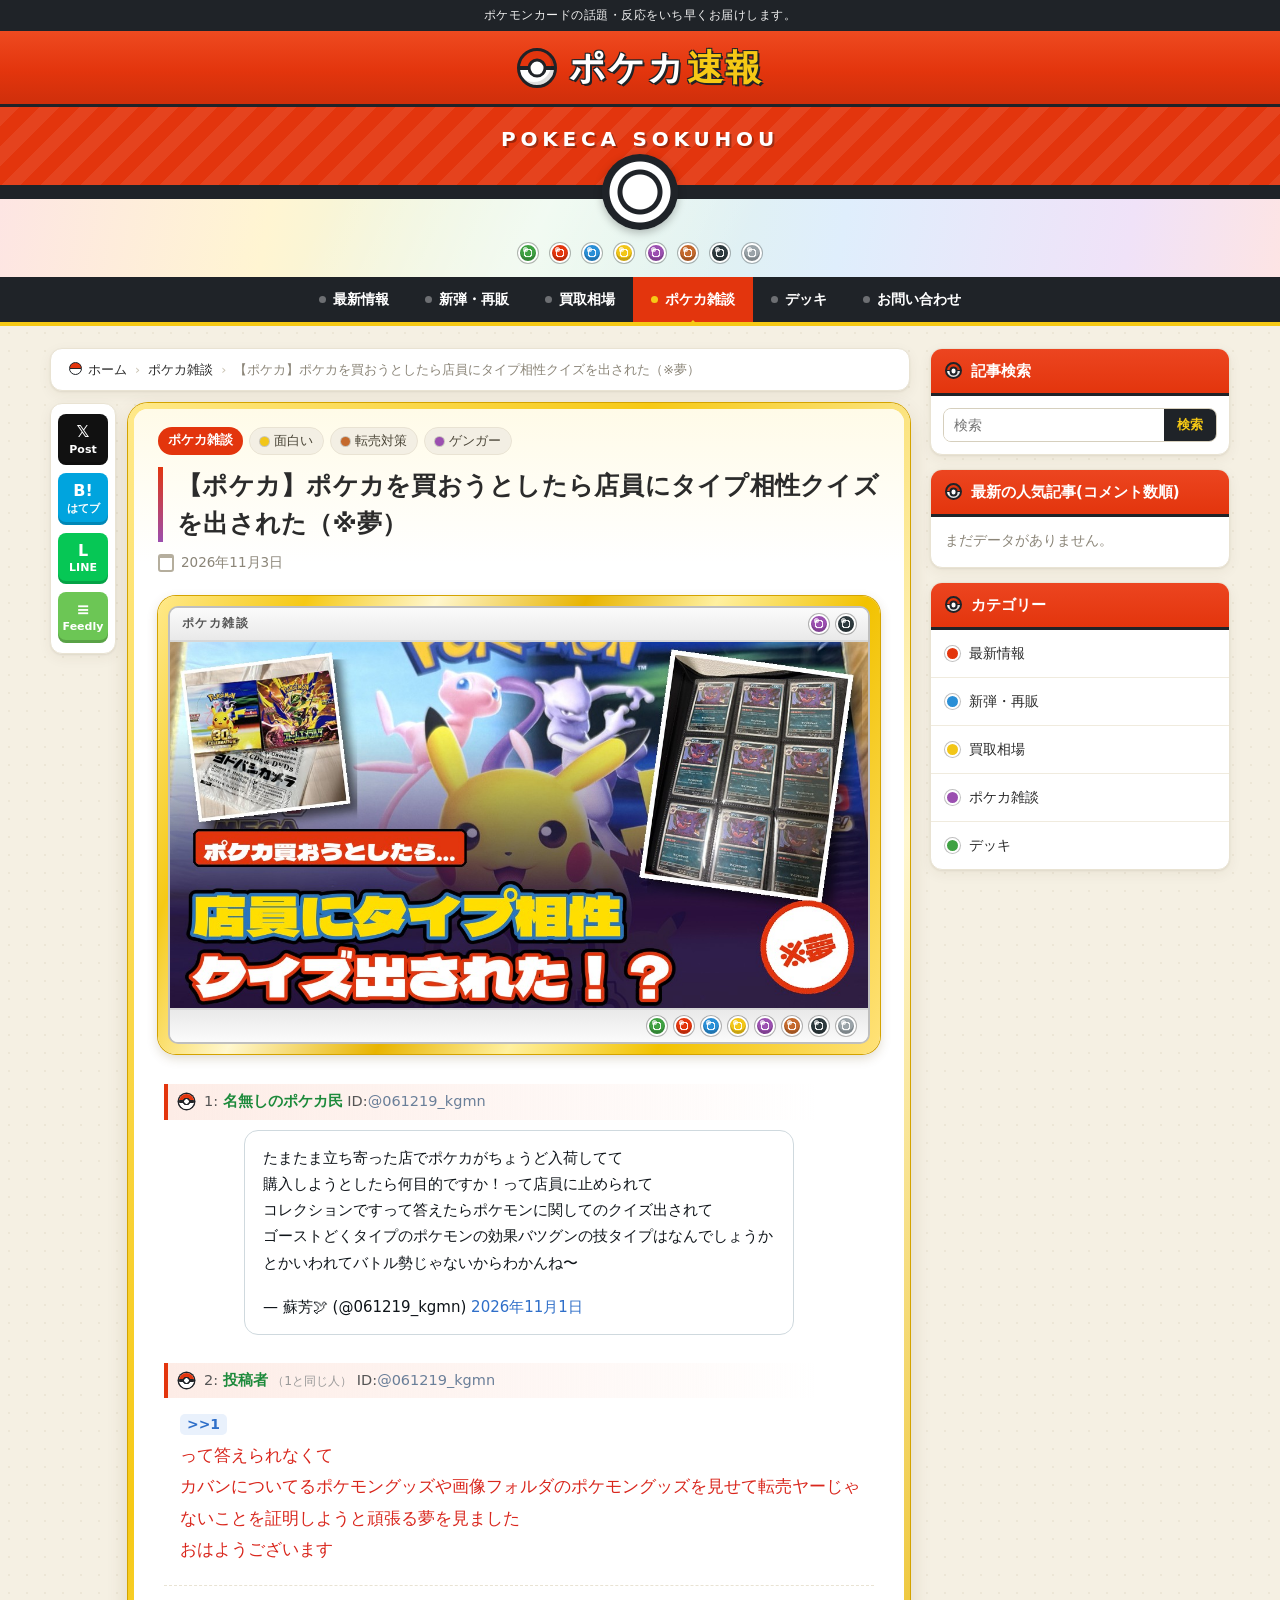
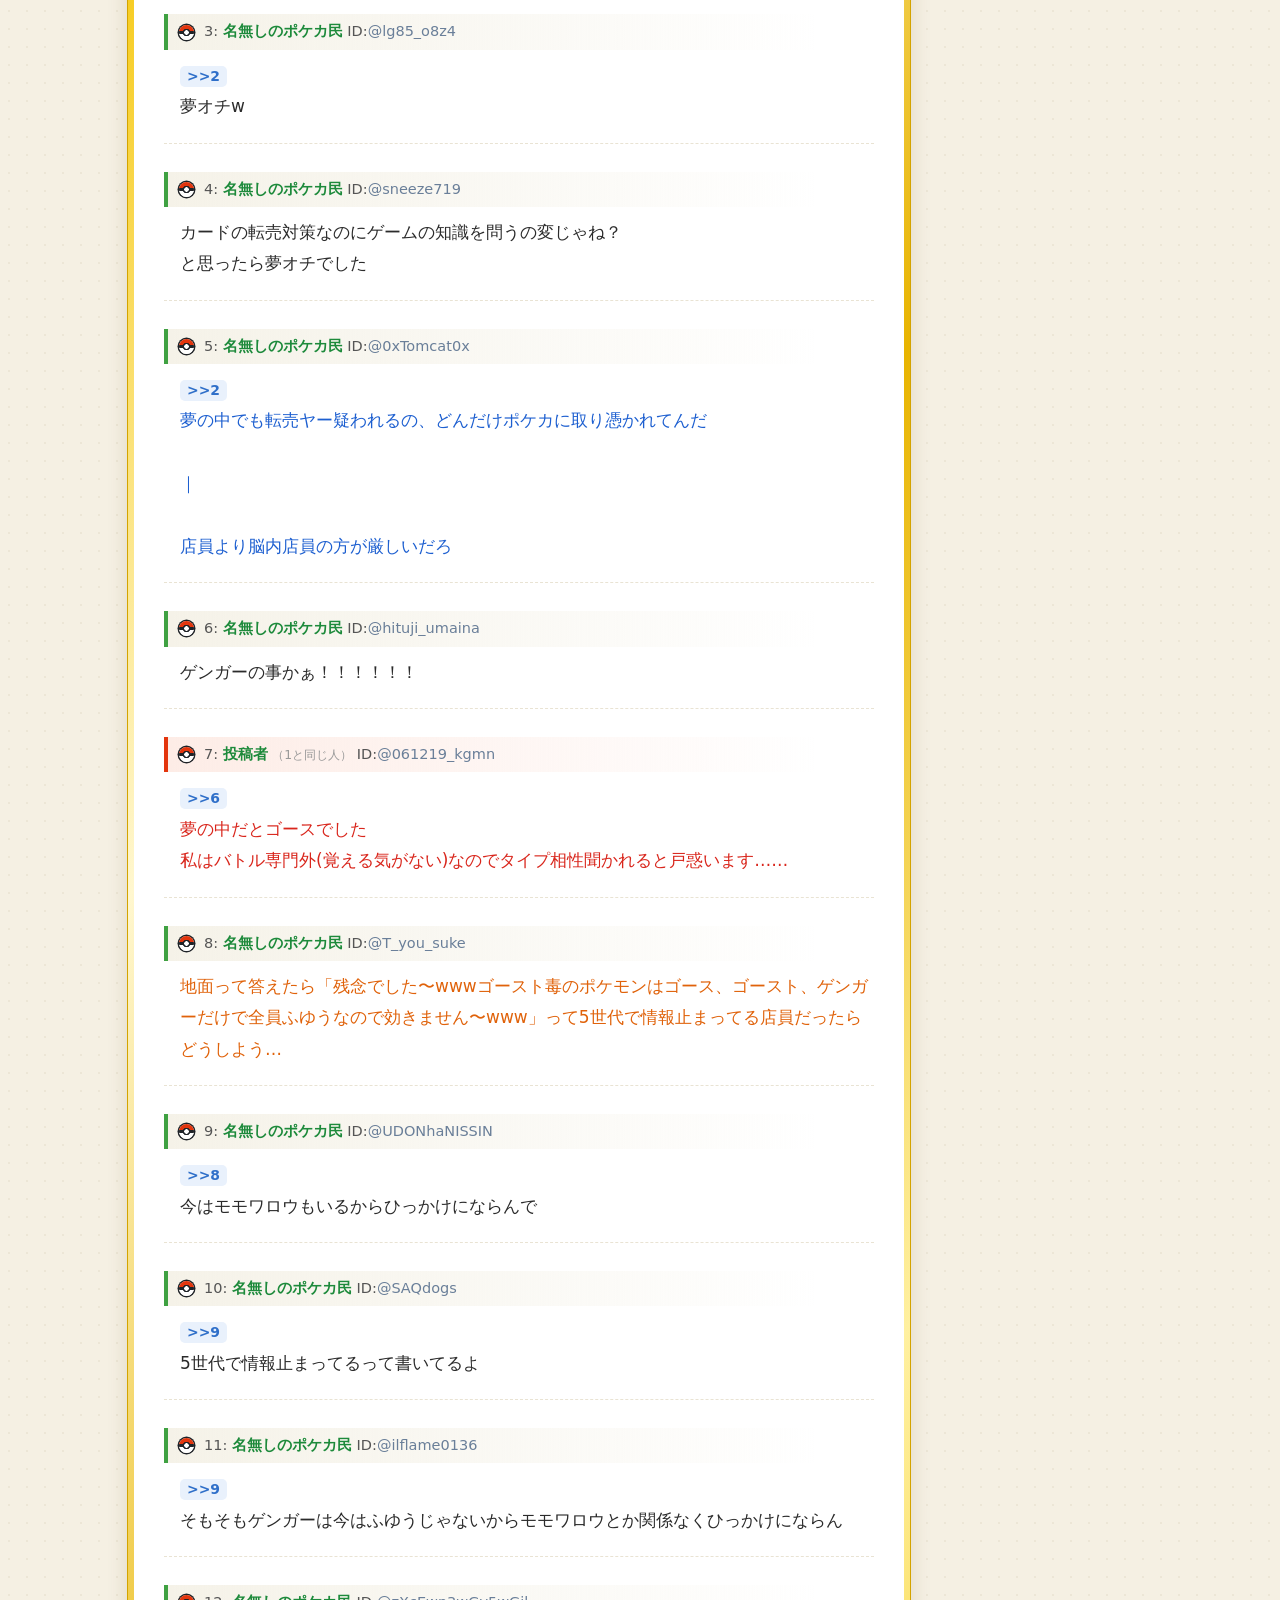
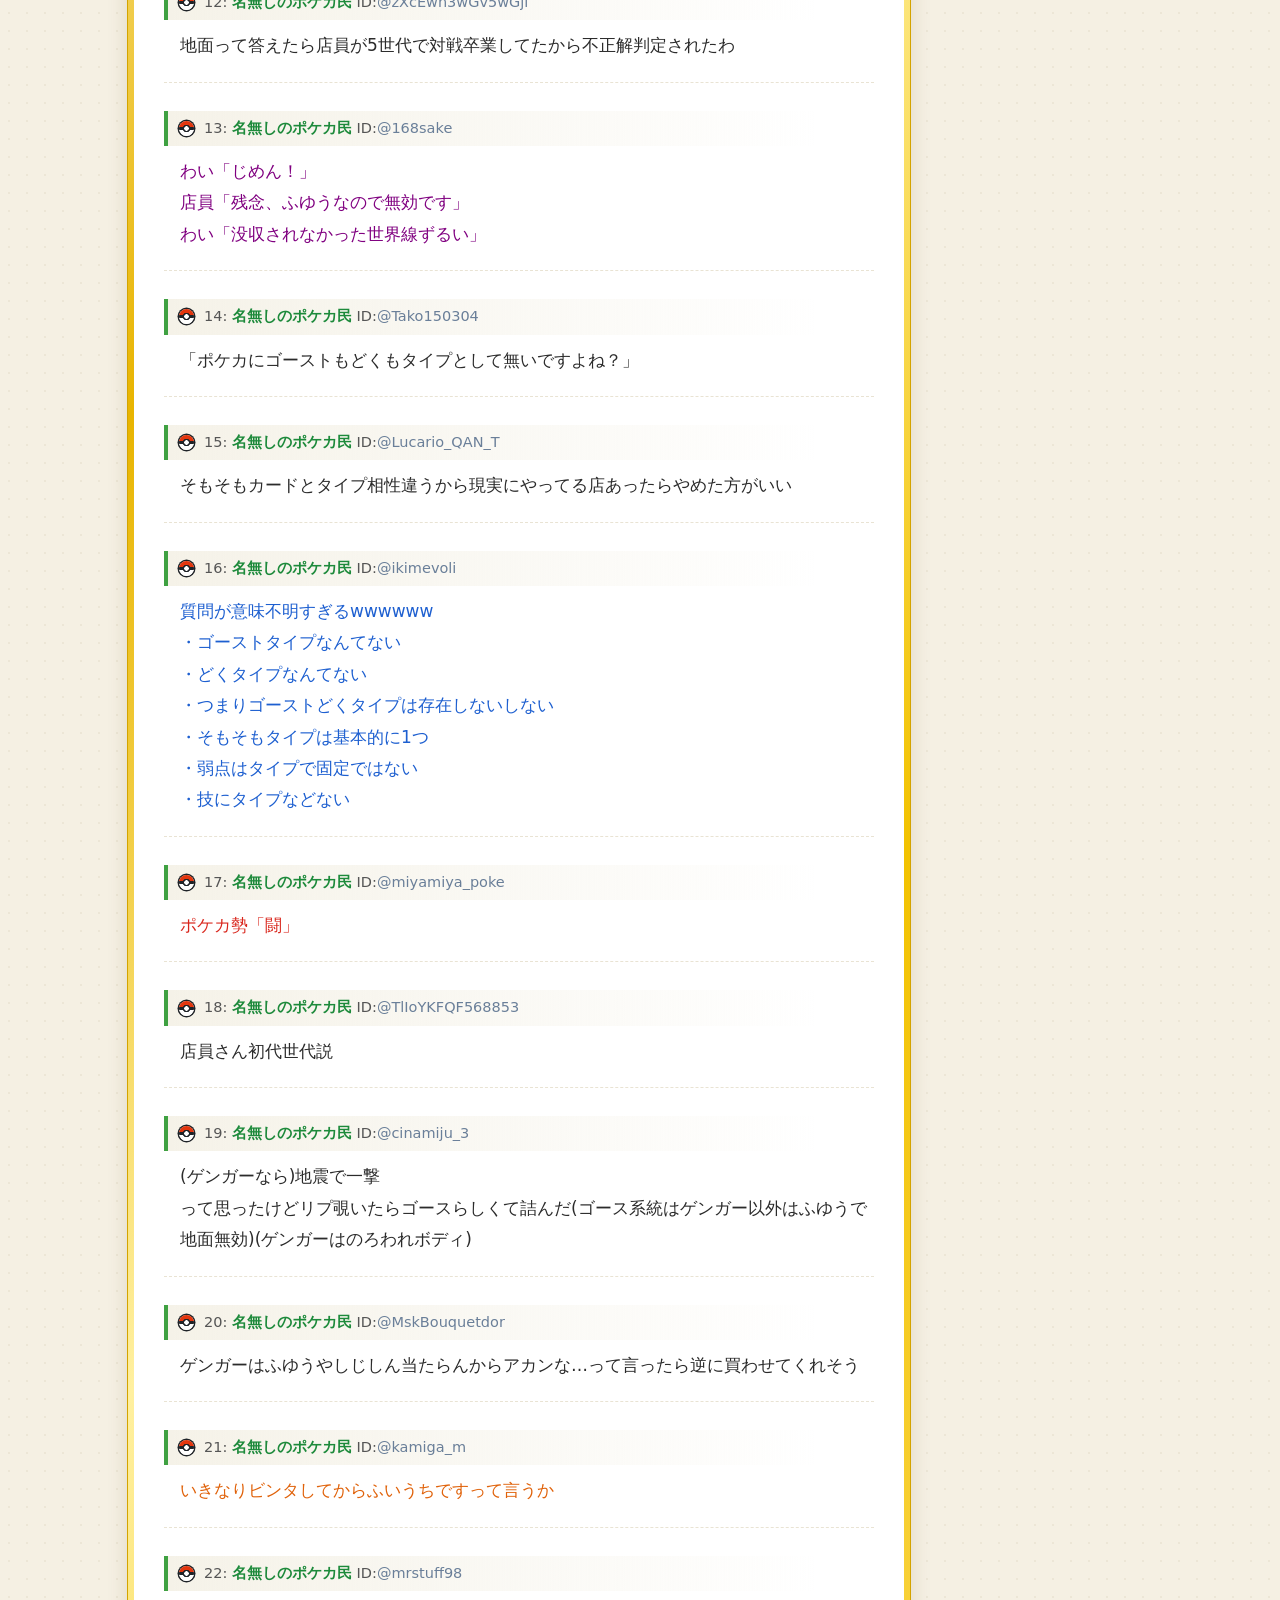
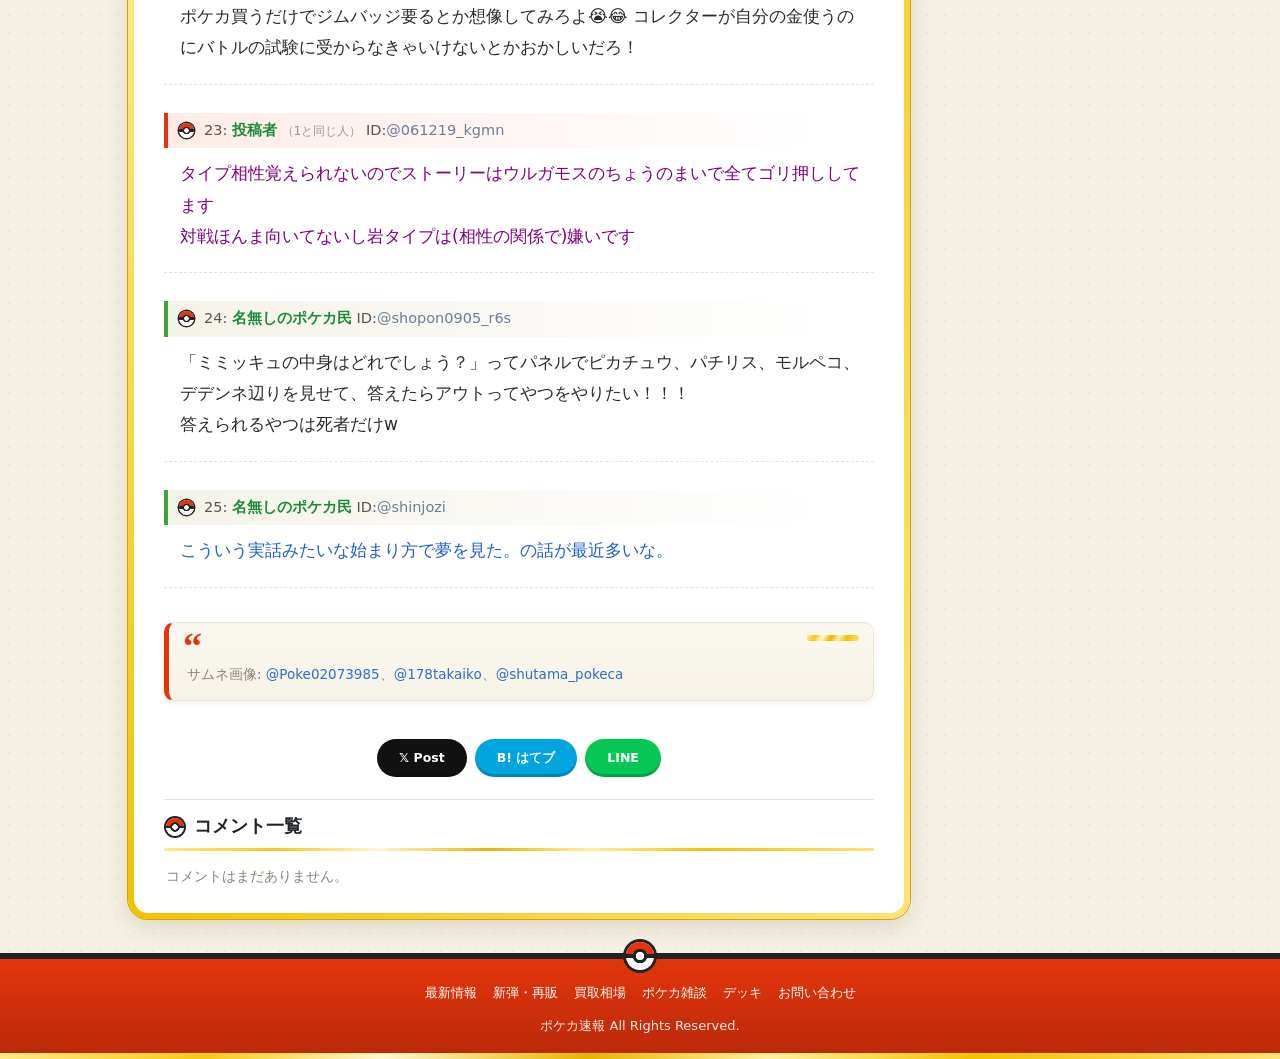
==== commit f1913a74: "fix: 英語コメントを日本語化し、埋め込み元ポストの引用元表記を削除" ====
--- a/index.html
+++ b/index.html
@@ -115,8 +115,7 @@
 <p id="res21">21: <strong><span style="color: #008000;">名無しのポケカ民</span></strong> ID:<a href="https://x.com/kamiga_m/status/2116781820872442259" target="_blank" rel="noopener noreferrer">@kamiga_m</a></p>
 <p><span style="color: #ff6600;">いきなりビンタしてからふいうちですって言うか</span></p>
 <p id="res22">22: <strong><span style="color: #008000;">名無しのポケカ民</span></strong> ID:<a href="https://x.com/mrstuff98/status/2116836522561585535" target="_blank" rel="noopener noreferrer">@mrstuff98</a></p>
-<p>Imagine needing a Pokémon gym badge just to buy Pokémon cards. 😭😂 Collectors shouldn&#x27;t have to pass a battle exam to spend their own money!<br />
-<span style="color:#666;">（訳：ポケモンカードを買うだけでジムバッジが必要なんて想像してみて😭😂 コレクターが自分のお金を使うのにバトル試験に合格しなきゃいけないなんておかしい！）</span></p>
+<p>ポケカ買うだけでジムバッジ要るとか想像してみろよ😭😂 コレクターが自分の金使うのにバトルの試験に受からなきゃいけないとかおかしいだろ！</p>
 <p id="res23">23: <strong><span style="color: #008000;">投稿者</span></strong> <span style="color:#999;font-size:0.85em;">（1と同じ人）</span> ID:<a href="https://x.com/061219_kgmn/status/2116713101408317911" target="_blank" rel="noopener noreferrer">@061219_kgmn</a></p>
 <p><span style="color: #800080;">タイプ相性覚えられないのでストーリーはウルガモスのちょうのまいで全てゴリ押ししてます<br />
 対戦ほんま向いてないし岩タイプは(相性の関係で)嫌いです</span></p>
@@ -125,7 +124,7 @@
 答えられるやつは死者だけw</p>
 <p id="res25">25: <strong><span style="color: #008000;">名無しのポケカ民</span></strong> ID:<a href="https://x.com/shinjozi/status/2116788469804806303" target="_blank" rel="noopener noreferrer">@shinjozi</a></p>
 <p><span style="color: #0000ff;">こういう実話みたいな始まり方で夢を見た。の話が最近多いな。</span></p>
-<blockquote><p>引用元:<a href="https://x.com/061219_kgmn/status/2116690234956263560" target="_blank" rel="noopener noreferrer">たまたま立ち寄った店でポケカがちょうど入荷してて購入しようとしたら何目的ですか！って店員に止められて…（@061219_kgmn）</a></p><p class="thumb-credit" style="margin:6px 0 0;font-size:0.9em;">サムネ画像: <a href="https://x.com/Poke02073985/status/2100009075799167038" target="_blank" rel="noopener noreferrer">@Poke02073985</a>、<a href="https://x.com/178takaiko/status/2106019464026452225" target="_blank" rel="noopener noreferrer">@178takaiko</a>、<a href="https://x.com/shutama_pokeca/status/2092890181133332547" target="_blank" rel="noopener noreferrer">@shutama_pokeca</a></p></blockquote>
+<blockquote><p class="thumb-credit" style="margin:6px 0 0;font-size:0.9em;">サムネ画像: <a href="https://x.com/Poke02073985/status/2100009075799167038" target="_blank" rel="noopener noreferrer">@Poke02073985</a>、<a href="https://x.com/178takaiko/status/2106019464026452225" target="_blank" rel="noopener noreferrer">@178takaiko</a>、<a href="https://x.com/shutama_pokeca/status/2092890181133332547" target="_blank" rel="noopener noreferrer">@shutama_pokeca</a></p></blockquote>
 <script async src="https://platform.twitter.com/widgets.js" charset="utf-8"></script>
 </div>
 <div class="sns"><a class="s-x" href="https://x.com/intent/post?text=【ポケカ】ポケカを買おうとしたら店員にタイプ相性クイズを出された（※夢）" target="_blank" rel="noopener">𝕏 Post</a><a class="s-hb" href="#">B! はてブ</a><a class="s-line" href="#">LINE</a></div>
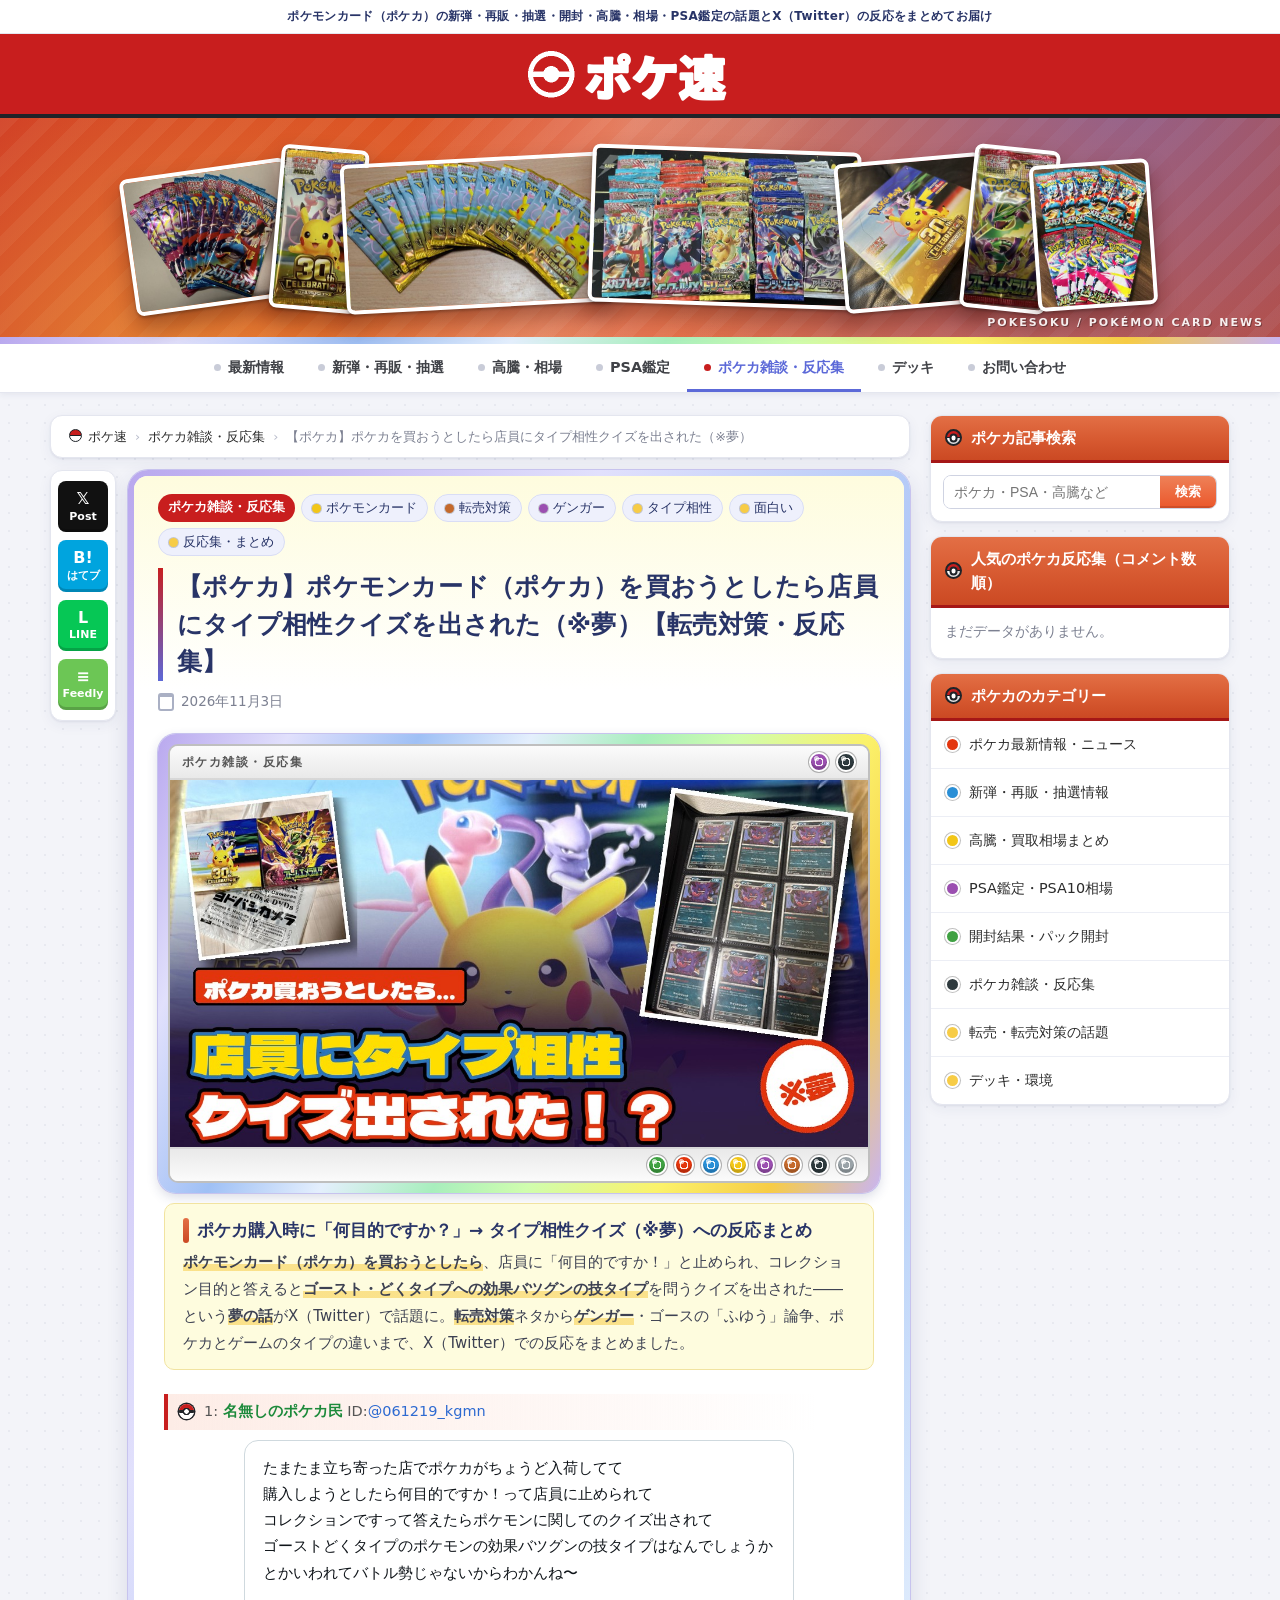
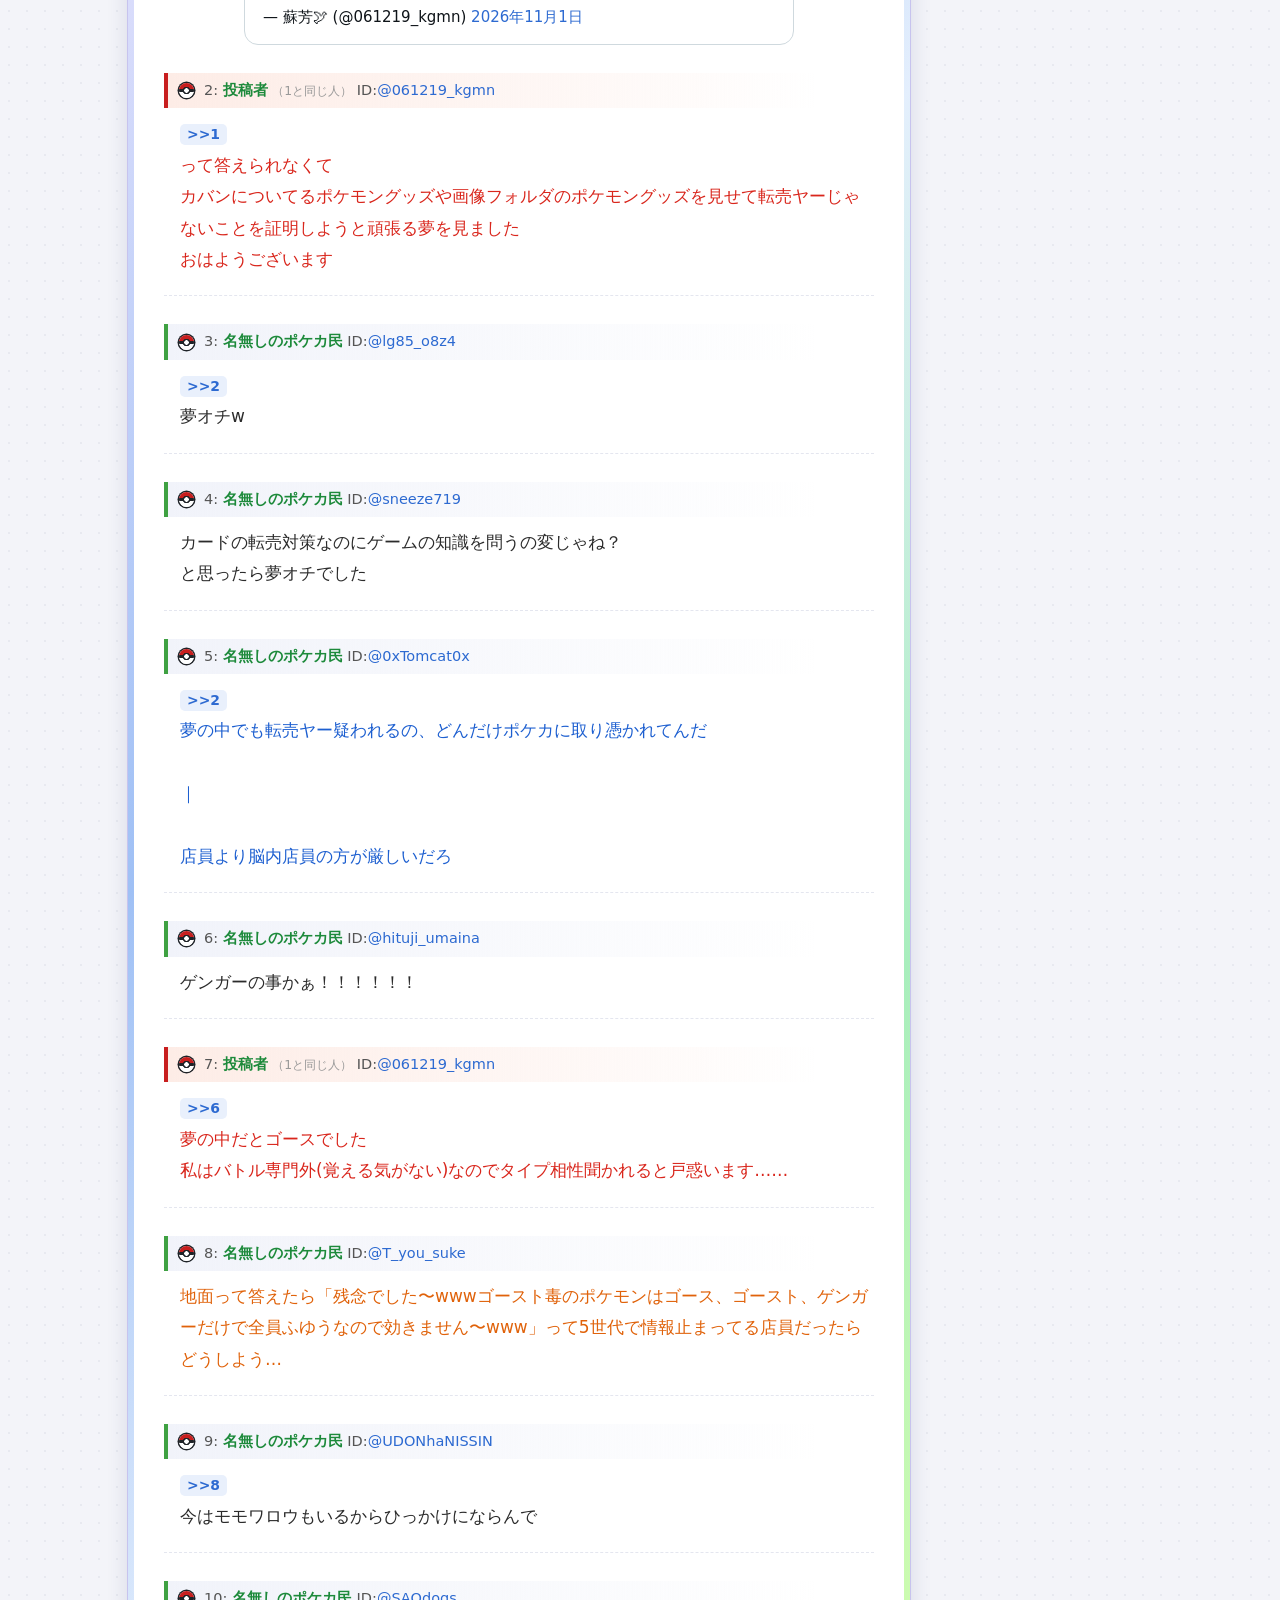
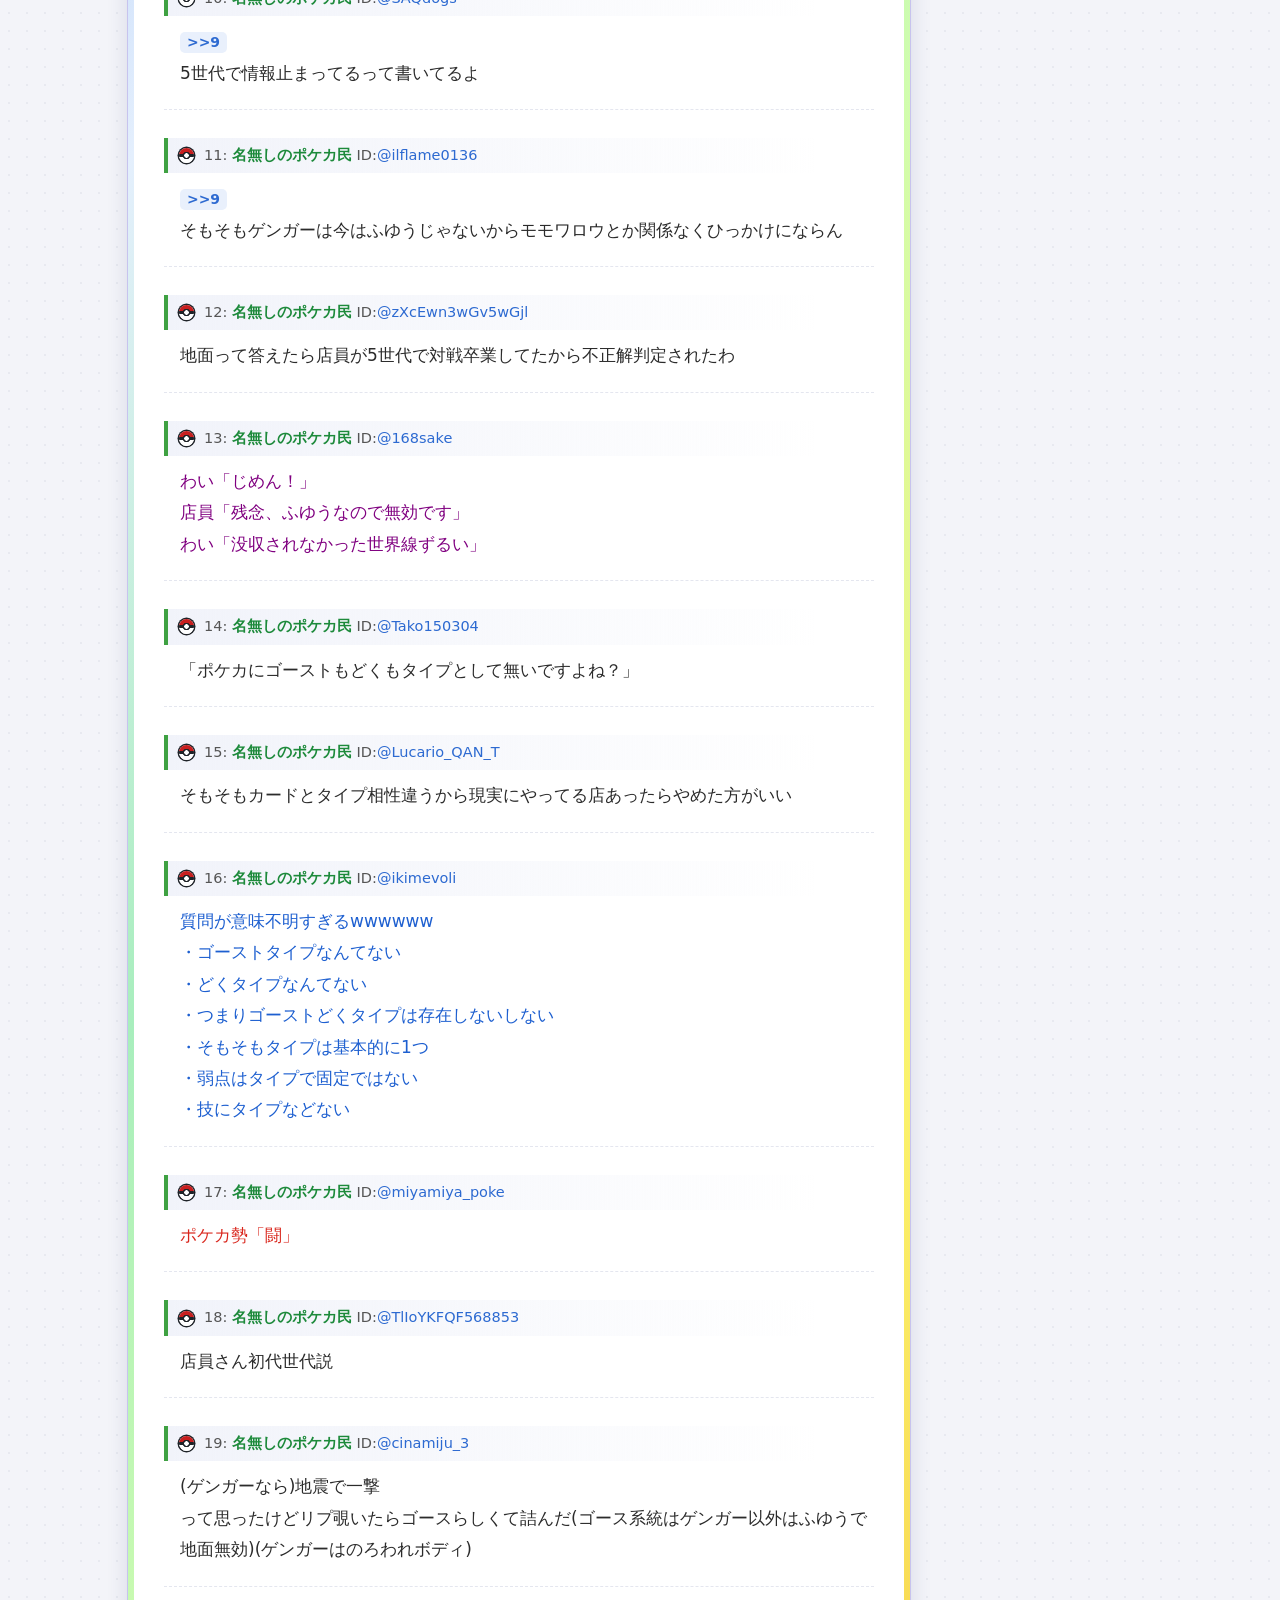
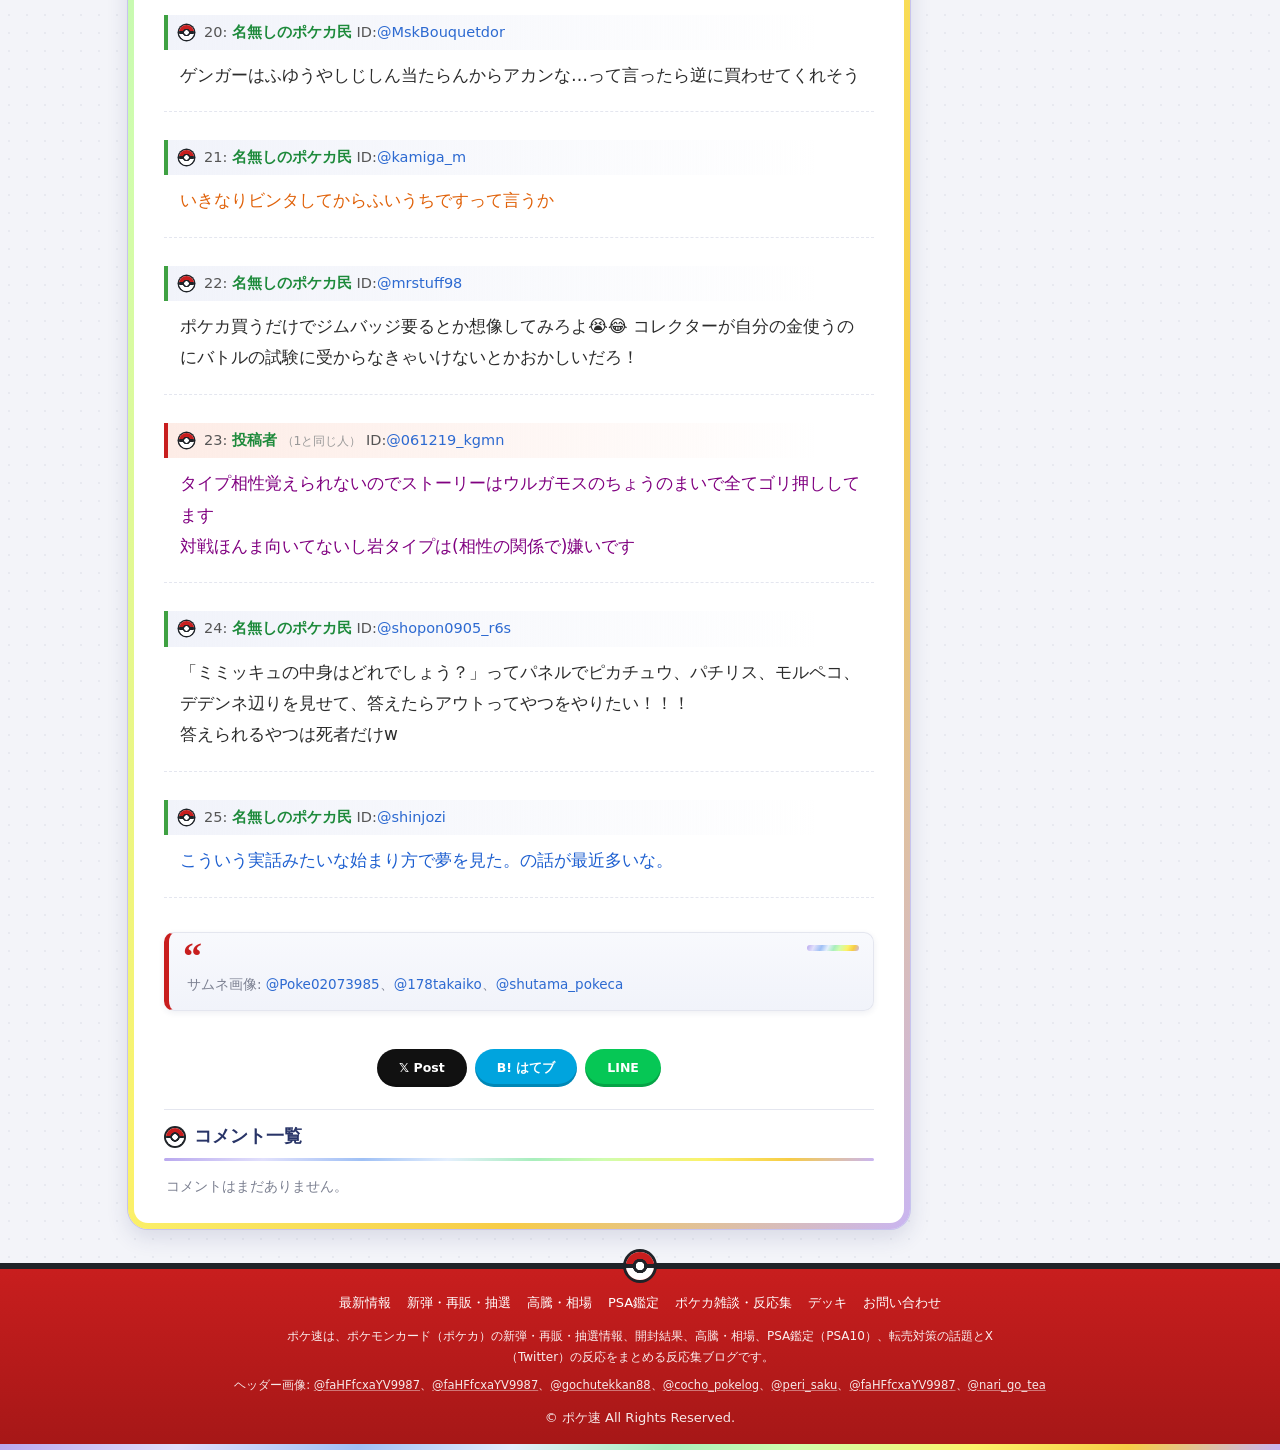
==== commit 74fa7a32: "ポケ速にリブランド: ロゴ/ファビコン、Xのパック写真ヘッダー、公式・ショップ配色、SEO強化（title/description/OGP/JSON-LD/見出し/カテゴリ）" ====
--- a/index.html
+++ b/index.html
@@ -1,31 +1,49 @@
 <!DOCTYPE html>
 <html lang="ja"><head><meta charset="utf-8"><meta name="viewport" content="width=device-width,initial-scale=1">
-<title>【ポケカ】ポケカを買おうとしたら店員にタイプ相性クイズを出された（※夢） | ポケカ速報</title>
-<meta name="description" content="たまたま立ち寄った店でポケカがちょうど入荷してて購入しようとしたら何目的ですか！って店員に止められて…（@061219_kgmn）">
+<title>【ポケカ】ポケモンカードを買おうとしたら店員にタイプ相性クイズを出された（※夢）転売対策・ゲンガー反応集まとめ | ポケ速</title>
+<meta name="description" content="ポケモンカード（ポケカ）を買おうとしたら店員に「何目的ですか！」と止められ、ゴースト・どくタイプの弱点を問うタイプ相性クイズを出された…という夢の話にX（Twitter）で反応多数。転売対策ネタ、ゲンガー・ゴースの「ふゆう」論争、ポケカとゲームのタイプの違いなどポケカ民の反応をまとめました。">
+<meta name="keywords" content="ポケモンカード,ポケカ,ポケ速,反応集,まとめ,転売,転売対策,転売ヤー,タイプ相性,ゲンガー,ゴース,夢オチ,新弾,開封,抽選,再販,高騰,相場,買取相場,PSA,PSA鑑定,PSA10,30th CELEBRATION,MEGA,X,Twitter">
+<meta name="robots" content="index,follow,max-image-preview:large">
+<link rel="canonical" href="https://daminchan.github.io/pokeca-sokuhou-preview/">
+<meta property="og:locale" content="ja_JP">
 <meta property="og:type" content="article">
 <meta property="og:url" content="https://daminchan.github.io/pokeca-sokuhou-preview/">
-<meta property="og:site_name" content="ポケカ速報">
-<meta property="og:title" content="【ポケカ】ポケカを買おうとしたら店員にタイプ相性クイズを出された（※夢）">
-<meta property="og:description" content="たまたま立ち寄った店でポケカがちょうど入荷してて購入しようとしたら何目的ですか！って店員に止められて…（@061219_kgmn）">
+<meta property="og:site_name" content="ポケ速">
+<meta property="og:title" content="【ポケカ】ポケモンカードを買おうとしたら店員にタイプ相性クイズを出された（※夢）転売対策・ゲンガー反応集">
+<meta property="og:description" content="ポケモンカード（ポケカ）を買おうとしたら店員に「何目的ですか！」と止められ、ゴースト・どくタイプの弱点を問うタイプ相性クイズを出された…という夢の話にX（Twitter）で反応多数。転売対策ネタ、ゲンガー・ゴースの「ふゆう」論争、ポケカとゲームのタイプの違いなどポケカ民の反応をまとめました。">
 <meta property="og:image" content="https://daminchan.github.io/pokeca-sokuhou-preview/assets/thumb.jpg">
 <meta property="og:image:width" content="1200">
 <meta property="og:image:height" content="630">
+<meta property="og:image:alt" content="【ポケカ】ポケモンカードを買おうとしたら店員にタイプ相性クイズを出された（※夢）転売対策・ゲンガー反応集">
+<meta property="article:published_time" content="2026-11-03T12:00:00+09:00">
+<meta property="article:modified_time" content="2026-11-03T21:45:00+09:00">
+<meta property="article:section" content="ポケカ雑談・反応集">
+<meta property="article:tag" content="ポケモンカード"><meta property="article:tag" content="ポケカ"><meta property="article:tag" content="転売対策"><meta property="article:tag" content="ゲンガー"><meta property="article:tag" content="反応集">
 <meta name="twitter:card" content="summary_large_image">
-<meta name="twitter:title" content="【ポケカ】ポケカを買おうとしたら店員にタイプ相性クイズを出された（※夢）">
-<meta name="twitter:description" content="たまたま立ち寄った店でポケカがちょうど入荷してて購入しようとしたら何目的ですか！って店員に止められて…（@061219_kgmn）">
+<meta name="twitter:title" content="【ポケカ】ポケモンカードを買おうとしたら店員にタイプ相性クイズを出された（※夢）転売対策・ゲンガー反応集">
+<meta name="twitter:description" content="ポケモンカード（ポケカ）を買おうとしたら店員に「何目的ですか！」と止められ、ゴースト・どくタイプの弱点を問うタイプ相性クイズを出された…という夢の話にX（Twitter）で反応多数。転売対策ネタ、ゲンガー・ゴースの「ふゆう」論争、ポケカとゲームのタイプの違いなどポケカ民の反応をまとめました。">
 <meta name="twitter:image" content="https://daminchan.github.io/pokeca-sokuhou-preview/assets/thumb.jpg">
-<meta name="theme-color" content="#e3350d">
+<meta name="twitter:image:alt" content="【ポケカ】ポケモンカードを買おうとしたら店員にタイプ相性クイズを出された（※夢）転売対策・ゲンガー反応集">
+<meta name="theme-color" content="#c81e1e">
+<link rel="icon" href="favicon.ico" sizes="any">
+<link rel="icon" type="image/png" sizes="32x32" href="assets/favicon-32.png">
+<link rel="icon" type="image/png" sizes="192x192" href="assets/icon-192.png">
+<link rel="apple-touch-icon" sizes="180x180" href="assets/apple-touch-icon.png">
 <link rel="stylesheet" href="assets/style.css">
+<script type="application/ld+json">{"@context": "https://schema.org", "@type": "WebSite", "@id": "https://daminchan.github.io/pokeca-sokuhou-preview/#website", "name": "ポケ速", "alternateName": ["ポケ速 ポケモンカード反応まとめ", "ポケカ反応集 ポケ速"], "url": "https://daminchan.github.io/pokeca-sokuhou-preview/", "description": "ポケ速は、ポケモンカード（ポケカ）の新弾・再販・抽選情報、開封結果、高騰・相場、PSA鑑定（PSA10）、転売対策の話題とX（Twitter）の反応をまとめる反応集ブログです。", "inLanguage": "ja", "publisher": {"@id": "https://daminchan.github.io/pokeca-sokuhou-preview/#org"}}</script>
+<script type="application/ld+json">{"@context": "https://schema.org", "@type": "Organization", "@id": "https://daminchan.github.io/pokeca-sokuhou-preview/#org", "name": "ポケ速", "url": "https://daminchan.github.io/pokeca-sokuhou-preview/", "logo": {"@type": "ImageObject", "url": "https://daminchan.github.io/pokeca-sokuhou-preview/assets/logo.png", "width": 500, "height": 120}}</script>
+<script type="application/ld+json">{"@context": "https://schema.org", "@type": "BreadcrumbList", "itemListElement": [{"@type": "ListItem", "position": 1, "name": "ポケ速（ホーム）", "item": "https://daminchan.github.io/pokeca-sokuhou-preview/"}, {"@type": "ListItem", "position": 2, "name": "ポケカ雑談・反応集", "item": "https://daminchan.github.io/pokeca-sokuhou-preview/#category-zatsudan"}, {"@type": "ListItem", "position": 3, "name": "【ポケカ】ポケモンカード（ポケカ）を買おうとしたら店員にタイプ相性クイズを出された（※夢）【転売対策・反応集】"}]}</script>
+<script type="application/ld+json">{"@context": "https://schema.org", "@type": "Article", "@id": "https://daminchan.github.io/pokeca-sokuhou-preview/#article", "mainEntityOfPage": {"@type": "WebPage", "@id": "https://daminchan.github.io/pokeca-sokuhou-preview/"}, "headline": "【ポケカ】ポケモンカードを買おうとしたら店員にタイプ相性クイズを出された（※夢）転売対策・ゲンガー反応集", "description": "ポケモンカード（ポケカ）を買おうとしたら店員に「何目的ですか！」と止められ、ゴースト・どくタイプの弱点を問うタイプ相性クイズを出された…という夢の話にX（Twitter）で反応多数。転売対策ネタ、ゲンガー・ゴースの「ふゆう」論争、ポケカとゲームのタイプの違いなどポケカ民の反応をまとめました。", "image": ["https://daminchan.github.io/pokeca-sokuhou-preview/assets/thumb.jpg"], "datePublished": "2026-11-03T12:00:00+09:00", "dateModified": "2026-11-03T21:45:00+09:00", "inLanguage": "ja", "articleSection": "ポケカ雑談・反応集", "keywords": "ポケモンカード,ポケカ,ポケ速,反応集,まとめ,転売,転売対策,転売ヤー,タイプ相性,ゲンガー,ゴース,夢オチ,新弾,開封,抽選,再販,高騰,相場,買取相場,PSA,PSA鑑定,PSA10,30th CELEBRATION,MEGA,X,Twitter", "author": {"@type": "Organization", "name": "ポケ速", "url": "https://daminchan.github.io/pokeca-sokuhou-preview/"}, "publisher": {"@id": "https://daminchan.github.io/pokeca-sokuhou-preview/#org"}, "isPartOf": {"@id": "https://daminchan.github.io/pokeca-sokuhou-preview/#website"}}</script>
 </head><body>
 <header>
-<div class="topbar">ポケモンカードの話題・反応をいち早くお届けします。</div>
-<div class="logobar"><a class="logo" href="#"><span class="ball"></span><span>ポケカ<b>速報</b></span></a></div>
-<div class="firstview" aria-hidden="true"><div class="fv-ball"></div><div class="fv-txt">POKECA SOKUHOU</div><div class="fv-dots"><i style="--c:var(--t-grass)"></i><i style="--c:var(--t-fire)"></i><i style="--c:var(--t-water)"></i><i style="--c:var(--t-light)"></i><i style="--c:var(--t-psy)"></i><i style="--c:var(--t-fight)"></i><i style="--c:var(--t-dark)"></i><i style="--c:var(--t-metal)"></i></div></div>
-<nav class="gnav"><ul><li><a href="#">最新情報</a></li><li><a href="#">新弾・再販</a></li><li><a href="#">買取相場</a></li><li class="cur"><a href="#">ポケカ雑談</a></li><li><a href="#">デッキ</a></li><li><a href="#">お問い合わせ</a></li></ul></nav>
+<div class="topbar"><p>ポケモンカード（ポケカ）の新弾・再販・抽選・開封・高騰・相場・PSA鑑定の話題とX（Twitter）の反応をまとめてお届け</p></div>
+<div class="logobar"><a class="logo" href="https://daminchan.github.io/pokeca-sokuhou-preview/" title="ポケ速 | ポケモンカード（ポケカ）反応まとめ"><img src="assets/logo.png" width="250" height="60" alt="ポケ速 - ポケモンカード（ポケカ）速報・反応集まとめ"><span class="site-name">ポケ速</span></a></div>
+<div class="firstview"><ul class="packs"><li style="--r:-8deg;--h:138px;--y:8px"><img src="assets/hdr/p7.jpg" width="468" height="380" alt="ポケモンカード MEGA 拡張パック メガブレイブ・メガシンフォニアの未開封パック" loading="eager" decoding="async"></li><li style="--r:5deg;--h:164px;--y:0px"><img src="assets/hdr/p2.jpg" width="195" height="380" alt="ポケカ 30th CELEBRATION（30thセレブレーション）拡張パック" loading="eager" decoding="async"></li><li style="--r:-3deg;--h:150px;--y:4px"><img src="assets/hdr/p1.jpg" width="695" height="380" alt="扇状に並べたポケモンカード 30th CELEBRATION 拡張パック（開封前）" loading="eager" decoding="async"></li><li style="--r:2deg;--h:158px;--y:-2px"><img src="assets/hdr/p3.jpg" width="661" height="380" alt="ポケカ MEGA 拡張パック メガブレイブ・インフェルノX・メガドリームex・ニンジャスピナー・アビスアイ・ストームエメラルダ" loading="eager" decoding="async"></li><li style="--r:-5deg;--h:150px;--y:4px"><img src="assets/hdr/p4.jpg" width="375" height="380" alt="ポケモンカード MEGA 拡張パック 30th CELEBRATION 未開封BOX" loading="eager" decoding="async"></li><li style="--r:6deg;--h:164px;--y:0px"><img src="assets/hdr/p6.jpg" width="190" height="380" alt="ポケカ MEGA 拡張パック ストームエメラルダ" loading="eager" decoding="async"></li><li style="--r:-4deg;--h:146px;--y:6px"><img src="assets/hdr/p5.jpg" width="309" height="380" alt="ポケモンカード メガブレイブ・メガシンフォニア 拡張パック" loading="eager" decoding="async"></li></ul><div class="fv-txt">POKESOKU / POKÉMON CARD NEWS</div></div>
+<nav class="gnav" aria-label="カテゴリー"><ul><li><a href="#">最新情報</a></li><li><a href="#">新弾・再販・抽選</a></li><li><a href="#">高騰・相場</a></li><li><a href="#">PSA鑑定</a></li><li class="cur"><a href="#category-zatsudan">ポケカ雑談・反応集</a></li><li><a href="#">デッキ</a></li><li><a href="#">お問い合わせ</a></li></ul></nav>
 </header>
 <div class="wrap">
 <div class="main">
-<div id="breadcrumb" class="box"><a class="home" href="#">ホーム</a><span class="sep">›</span><a href="#">ポケカ雑談</a><span class="sep">›</span>【ポケカ】ポケカを買おうとしたら店員にタイプ相性クイズを出された（※夢）</div>
+<nav id="breadcrumb" class="box" aria-label="パンくずリスト"><a class="home" href="https://daminchan.github.io/pokeca-sokuhou-preview/">ポケ速</a><span class="sep">›</span><a href="#category-zatsudan">ポケカ雑談・反応集</a><span class="sep">›</span>【ポケカ】ポケカを買おうとしたら店員にタイプ相性クイズを出された（※夢）</nav>
 <div class="cols">
 <div id="share_plz" class="box">
 <a class="s-x" href="https://x.com/intent/post?text=【ポケカ】ポケカを買おうとしたら店員にタイプ相性クイズを出された（※夢）" target="_blank" rel="noopener"><b>𝕏</b>Post</a>
@@ -35,15 +53,16 @@
 </div>
 <article>
 <div class="post-meta">
-<div class="cat-tag"><span class="cat">ポケカ雑談</span><span class="tag">面白い</span><span class="tag">転売対策</span><span class="tag">ゲンガー</span></div>
-<h1>【ポケカ】ポケカを買おうとしたら店員にタイプ相性クイズを出された（※夢）</h1>
-<div class="post-date">2026年11月3日</div>
+<div class="cat-tag"><a class="cat" href="#category-zatsudan" rel="category">ポケカ雑談・反応集</a><a class="tag" href="#" rel="tag">ポケモンカード</a><a class="tag" href="#" rel="tag">転売対策</a><a class="tag" href="#" rel="tag">ゲンガー</a><a class="tag" href="#" rel="tag">タイプ相性</a><a class="tag" href="#" rel="tag">面白い</a><a class="tag" href="#" rel="tag">反応集・まとめ</a></div>
+<h1>【ポケカ】ポケモンカード（ポケカ）を買おうとしたら店員にタイプ相性クイズを出された（※夢）【転売対策・反応集】</h1>
+<div class="post-date"><time datetime="2026-11-03T12:00:00+09:00">2026年11月3日</time></div>
 </div>
 <div class="eyecatch"><div class="card-in">
-<div class="card-top"><span class="lbl">ポケカ雑談</span><span class="energy" aria-hidden="true"><i style="--c:var(--t-psy)"></i><i style="--c:var(--t-dark)"></i></span></div>
-<div class="thumb"><img src="assets/thumb.jpg" width="1200" height="630" alt="【ポケカ】ポケカを買おうとしたら店員にタイプ相性クイズを出された（※夢）"></div>
+<div class="card-top"><span class="lbl">ポケカ雑談・反応集</span><span class="energy" aria-hidden="true"><i style="--c:var(--t-psy)"></i><i style="--c:var(--t-dark)"></i></span></div>
+<div class="thumb"><img src="assets/thumb.jpg" width="1200" height="630" alt="ポケモンカード（ポケカ）を買おうとしたら店員にタイプ相性クイズを出された（※夢）反応まとめのサムネイル"></div>
 <div class="card-bot"><span class="energy" aria-hidden="true"><i style="--c:var(--t-grass)"></i><i style="--c:var(--t-fire)"></i><i style="--c:var(--t-water)"></i><i style="--c:var(--t-light)"></i><i style="--c:var(--t-psy)"></i><i style="--c:var(--t-fight)"></i><i style="--c:var(--t-dark)"></i><i style="--c:var(--t-metal)"></i></span></div>
 </div></div>
+<div class="lead"><h2>ポケカ購入時に「何目的ですか？」→ タイプ相性クイズ（※夢）への反応まとめ</h2><p><strong>ポケモンカード（ポケカ）を買おうとしたら</strong>、店員に「何目的ですか！」と止められ、コレクション目的と答えると<strong>ゴースト・どくタイプへの効果バツグンの技タイプ</strong>を問うクイズを出された――という<strong>夢の話</strong>がX（Twitter）で話題に。<strong>転売対策</strong>ネタから<strong>ゲンガー</strong>・ゴースの「ふゆう」論争、ポケカとゲームのタイプの違いまで、X（Twitter）での反応をまとめました。</p></div>
 <div class="content">
 <p>1: <strong><span style="color: #008000;">名無しのポケカ民</span></strong> ID:<a href="https://x.com/061219_kgmn/status/2116690234956263560" target="_blank" rel="noopener noreferrer">@061219_kgmn</a></p>
 <blockquote class="twitter-tweet" data-lang="ja" data-dnt="true"><p lang="ja" dir="ltr">たまたま立ち寄った店でポケカがちょうど入荷してて<br />
@@ -134,10 +153,10 @@
 </div>
 </div>
 <aside id="sidebar">
-<div class="widget box"><div class="widgettitle"><span class="ball"></span>記事検索</div><form class="searchform" onsubmit="return false"><input type="text" placeholder="検索" aria-label="記事検索"><button type="submit">検索</button></form></div>
-<div class="widget box"><div class="widgettitle"><span class="ball"></span>最新の人気記事(コメント数順)</div><p class="nodata">まだデータがありません。</p></div>
-<div class="widget box"><div class="widgettitle"><span class="ball"></span>カテゴリー</div><ul><li><a href="#">最新情報</a></li><li><a href="#">新弾・再販</a></li><li><a href="#">買取相場</a></li><li><a href="#">ポケカ雑談</a></li><li><a href="#">デッキ</a></li></ul></div>
+<div class="widget box"><div class="widgettitle"><span class="ball"></span><h2>ポケカ記事検索</h2></div><form class="searchform" onsubmit="return false"><input type="text" placeholder="ポケカ・PSA・高騰など" aria-label="ポケカ記事検索"><button type="submit">検索</button></form></div>
+<div class="widget box"><div class="widgettitle"><span class="ball"></span><h2>人気のポケカ反応集（コメント数順）</h2></div><p class="nodata">まだデータがありません。</p></div>
+<div class="widget box"><div class="widgettitle"><span class="ball"></span><h2>ポケカのカテゴリー</h2></div><ul><li><a href="#">ポケカ最新情報・ニュース</a></li><li><a href="#">新弾・再販・抽選情報</a></li><li><a href="#">高騰・買取相場まとめ</a></li><li><a href="#">PSA鑑定・PSA10相場</a></li><li><a href="#">開封結果・パック開封</a></li><li id="category-zatsudan"><a href="#category-zatsudan">ポケカ雑談・反応集</a></li><li><a href="#">転売・転売対策の話題</a></li><li><a href="#">デッキ・環境</a></li></ul></div>
 </aside>
 </div>
-<footer id="footer"><div class="footer_content"><ul><li><a href="#">最新情報</a></li><li><a href="#">新弾・再販</a></li><li><a href="#">買取相場</a></li><li><a href="#">ポケカ雑談</a></li><li><a href="#">デッキ</a></li><li><a href="#">お問い合わせ</a></li></ul><div id="copyright">ポケカ速報 All Rights Reserved.</div></div><div class="footer_bottom"></div></footer>
+<footer id="footer"><div class="footer_content"><ul><li><a href="#">最新情報</a></li><li><a href="#">新弾・再販・抽選</a></li><li><a href="#">高騰・相場</a></li><li><a href="#">PSA鑑定</a></li><li><a href="#category-zatsudan">ポケカ雑談・反応集</a></li><li><a href="#">デッキ</a></li><li><a href="#">お問い合わせ</a></li></ul><p class="footer_desc">ポケ速は、ポケモンカード（ポケカ）の新弾・再販・抽選情報、開封結果、高騰・相場、PSA鑑定（PSA10）、転売対策の話題とX（Twitter）の反応をまとめる反応集ブログです。</p><p class="credit">ヘッダー画像: <a href="https://x.com/faHFfcxaYV9987/status/2105992620434747425" target="_blank" rel="noopener noreferrer">@faHFfcxaYV9987</a>、<a href="https://x.com/faHFfcxaYV9987/status/2106738911552958557" target="_blank" rel="noopener noreferrer">@faHFfcxaYV9987</a>、<a href="https://x.com/gochutekkan88/status/2111786985455022330" target="_blank" rel="noopener noreferrer">@gochutekkan88</a>、<a href="https://x.com/cocho_pokelog/status/2084895490483921392" target="_blank" rel="noopener noreferrer">@cocho_pokelog</a>、<a href="https://x.com/peri_saku/status/2105247876511392204" target="_blank" rel="noopener noreferrer">@peri_saku</a>、<a href="https://x.com/faHFfcxaYV9987/status/2107804610912243849" target="_blank" rel="noopener noreferrer">@faHFfcxaYV9987</a>、<a href="https://x.com/nari_go_tea/status/2107649338252087402" target="_blank" rel="noopener noreferrer">@nari_go_tea</a></p><div id="copyright">© ポケ速 All Rights Reserved.</div></div><div class="footer_bottom"></div></footer>
 </body></html>
--- a/assets/style.css
+++ b/assets/style.css
@@ -1,22 +1,29 @@
 /* ==========================================================
-   ポケカ速報 — 記事ページ
+   ポケ速 — ポケモンカード（ポケカ）反応まとめ 記事ページ
    レイアウトはエペ速準拠（ヘッダー → グロナビ → 本文 + 右サイドバー → フッター）
+   配色: ポケ速レッド + 公式サイト（白ヘッダー/ネイビー文字/ブルーのアクティブ/ホロ）
+         + カードショップ（オレンジ見出しバー/青リンク/オレンジボタン）を少しずつ
    ========================================================== */
 
 /* ===== トークン ===== */
 :root{
-  --red:#e3350d;--red-d:#b9290a;--ink:#1f2328;--ink-2:#30363d;
-  --yel:#f6c915;--yel-l:#fff4b8;--yel-d:#d4a300;
-  --bg:#f5f0e3;--paper:#fff;--line:#e9e3d3;--text:#2b2b2b;--muted:#8b8578;
+  --red:#c81e1e;--red-l:#e3350d;--red-d:#a51717;--ink:#1f2328;--ink-2:#30363d;
+  /* 公式サイトから: ネイビー文字 / アクティブ青 / ロゴの青と黄 */
+  --navy:#283467;--navy-t:#404247;--blue:#5c69d8;--blue-l:#eef0fc;--logo-blue:#4063a8;
+  --yel:#f7cc46;--yel-l:#fefcde;--yel-d:#d9ae1e;--lemon:#fbf26b;
+  /* ショップから: オレンジ見出しバー / 青リンク / オレンジボタン */
+  --or-1:#e36f45;--or-2:#d85b32;--or-3:#cb4923;--link:#2d6ad1;--btn-1:#ee8158;--btn-2:#eb572b;
+  --bg:#f3f4f9;--paper:#fff;--line:#e4e6ef;--text:#2b2b2b;--muted:#7c8091;
   /* タイプ色 */
   --t-grass:#3fa142;--t-fire:#e3350d;--t-water:#2a8fd6;--t-light:#f2c618;
   --t-psy:#9b4fb0;--t-fight:#c4692c;--t-dark:#2e3a3e;--t-metal:#9aa3a8;
   --accent:var(--t-psy);
   /* ホロ枠 */
-  --holo:linear-gradient(115deg,#ffe98a 0%,#f6c915 16%,#fff7cf 30%,#e8b400 46%,#fff0a0 60%,#f2c200 76%,#ffe27a 100%);
-  --rainbow:linear-gradient(100deg,#fde4e4 0%,#fff5d2 22%,#e2f5e5 44%,#dfeefc 66%,#f0e2f8 88%,#fde4e4 100%);
+  /* 公式サイトのホロ（紫→青→緑→黄） */
+  --holo:linear-gradient(115deg,#b9a8ee 0%,#e1e0fc 14%,#9fc0f5 28%,#e4effd 40%,#a8eebd 52%,#d0fdae 62%,#fbf26b 76%,#f7cc46 88%,#c9b5f2 100%);
+  --rainbow:linear-gradient(100deg,#e1e0fc 0%,#e4effd 30%,#d0fdae 60%,#fefcde 85%,#e1e0fc 100%);
   --radius:12px;
-  --shadow:0 1px 2px rgba(60,45,0,.08),0 4px 14px rgba(60,45,0,.06);
+  --shadow:0 1px 2px rgba(40,52,103,.08),0 4px 14px rgba(40,52,103,.06);
 }
 
 *{box-sizing:border-box}
@@ -24,9 +31,9 @@
 body{
   margin:0;color:var(--text);font-size:16px;line-height:1.6;
   font-family:"Hiragino Kaku Gothic ProN","Hiragino Sans","Yu Gothic UI","游ゴシック体",YuGothic,"Noto Sans JP","Noto Sans CJK JP",Meiryo,system-ui,sans-serif;
-  background:radial-gradient(rgba(90,70,0,.06) 1px,transparent 1.6px) 0 0/18px 18px,var(--bg);
-}
-a{color:#2f6fc9;text-decoration:none}
+  background:radial-gradient(rgba(40,52,103,.06) 1px,transparent 1.6px) 0 0/18px 18px,var(--bg);
+}
+a{color:var(--link);text-decoration:none}
 a:hover{text-decoration:underline}
 img{max-width:100%;height:auto;display:block}
 
@@ -56,67 +63,63 @@
 }
 
 /* ===== ヘッダー ===== */
+/* 公式サイト風の白い上部バー（ネイビー文字） */
 .topbar{
-  background:var(--ink);color:#f1f1f1;font-size:12px;text-align:center;
-  padding:6px 12px;letter-spacing:.04em;
-}
+  background:#fff;color:var(--navy);font-size:12px;text-align:center;font-weight:700;
+  padding:7px 12px;letter-spacing:.03em;border-bottom:1px solid var(--line);
+}
+.topbar h2,.topbar p{margin:0;font-size:inherit;font-weight:inherit}
+/* ロゴ帯 = ポケ速レッド（ロゴ画像の地色と同じ #c81e1e） */
 .logobar{
-  background:linear-gradient(180deg,#ee4a20,var(--red) 55%,#cf2f0b);
-  height:76px;display:flex;align-items:center;justify-content:center;
-  border-bottom:3px solid var(--ink);
-}
-.logo{
-  display:flex;align-items:center;gap:12px;color:#fff;font-size:36px;font-weight:900;letter-spacing:.06em;
-  text-shadow:2px 2px 0 var(--ink),-1px -1px 0 var(--ink),1px -1px 0 var(--ink),-1px 1px 0 var(--ink);
-}
-.logo:hover{text-decoration:none}
-.logo b{color:var(--yel)}
-
-/* ファーストビュー: 赤/黒帯/ホロ白 の3段 */
+  background:var(--red);height:84px;display:flex;align-items:center;justify-content:center;
+  border-bottom:4px solid var(--ink);
+}
+.logo{display:block;line-height:0}
+.logo img{width:250px;height:60px}
+.site-name{position:absolute;width:1px;height:1px;overflow:hidden;clip:rect(0 0 0 0);white-space:nowrap}
+
+/* ファーストビュー: X で見つけたパック/BOX 写真を扇状に並べたバナー */
 .firstview{
-  height:170px;position:relative;overflow:hidden;
+  height:226px;position:relative;overflow:hidden;
   background:
-    linear-gradient(var(--red) 0 46%,var(--ink) 46% 54%,transparent 54%),
-    var(--rainbow);
-}
-.firstview::before{
-  content:"";position:absolute;inset:0 0 54% 0;
-  background:repeating-linear-gradient(135deg,rgba(255,255,255,.07) 0 14px,transparent 14px 28px);
-}
-.firstview::after{
-  content:"";position:absolute;inset:54% 0 0 0;
-  background:linear-gradient(115deg,transparent 25%,rgba(255,255,255,.75) 42%,transparent 58%);
-  opacity:.7;
-}
-.fv-ball{
-  position:absolute;left:50%;top:50%;width:76px;height:76px;transform:translate(-50%,-50%);
-  border-radius:50%;z-index:1;
-  background:radial-gradient(circle,#fff 0 17px,var(--ink) 18px 22px,#fff 23px 30px,var(--ink) 31px);
-  box-shadow:0 3px 8px rgba(0,0,0,.25);
+    radial-gradient(circle at 12% 120%,rgba(247,204,70,.55),transparent 42%),
+    radial-gradient(circle at 88% -20%,rgba(92,105,216,.55),transparent 45%),
+    repeating-linear-gradient(135deg,rgba(255,255,255,.06) 0 14px,transparent 14px 28px),
+    linear-gradient(100deg,var(--red) 0%,#d8401f 30%,var(--or-1) 58%,var(--or-3) 100%);
+}
+.firstview::before{ /* ホロの光沢 */
+  content:"";position:absolute;inset:0;pointer-events:none;
+  background:linear-gradient(115deg,transparent 30%,rgba(255,255,255,.22) 46%,transparent 60%);
+}
+.firstview::after{ /* 下端のホロライン */
+  content:"";position:absolute;left:0;right:0;bottom:0;height:7px;background:var(--holo);
+}
+.packs{
+  position:relative;z-index:1;height:100%;display:flex;align-items:center;justify-content:center;
+  margin:0;padding:0 10px 4px;list-style:none;
+}
+.packs li{flex:none;margin:0 -10px;transform:rotate(var(--r,0deg)) translateY(var(--y,0));transition:transform .25s}
+.packs li:hover{transform:rotate(0deg) translateY(-6px) scale(1.06);z-index:2}
+.packs img{
+  height:var(--h,150px);width:auto;border:4px solid #fff;border-radius:8px;background:#fff;
+  box-shadow:0 2px 3px rgba(0,0,0,.25),0 12px 22px rgba(60,10,0,.38);
 }
 .fv-txt{
-  position:absolute;left:0;right:0;top:16px;z-index:1;text-align:center;color:#fff;
-  font-weight:900;font-size:20px;letter-spacing:.24em;text-shadow:2px 2px 0 rgba(0,0,0,.3);
-}
-.fv-dots{position:absolute;left:0;right:0;bottom:14px;z-index:1;display:flex;justify-content:center;gap:12px}
-
-/* グローバルメニュー */
-.gnav{background:var(--ink);border-bottom:4px solid var(--yel)}
+  position:absolute;right:16px;bottom:13px;z-index:2;color:#fff;font-weight:900;font-size:11px;
+  letter-spacing:.18em;text-shadow:1px 1px 0 rgba(0,0,0,.35);opacity:.9;
+}
+
+/* グローバルメニュー（公式サイト風: 白地・ネイビー文字・アクティブは青＋下線） */
+.gnav{background:#fff;border-bottom:1px solid var(--line);box-shadow:0 2px 6px rgba(40,52,103,.07)}
 .gnav ul{list-style:none;margin:0 auto;padding:0;display:flex;justify-content:center;flex-wrap:wrap}
 .gnav a{
-  display:flex;align-items:center;gap:7px;color:#fff;font-weight:700;font-size:14.4px;line-height:1;
-  padding:15px 18px;position:relative;
-}
-.gnav a::before{
-  content:"";width:7px;height:7px;border-radius:50%;background:rgba(255,255,255,.35);
-}
-.gnav a:hover{text-decoration:none;background:var(--ink-2)}
-.gnav li.cur a{background:var(--red)}
-.gnav li.cur a::before{background:var(--yel)}
-.gnav li.cur a::after{
-  content:"";position:absolute;left:50%;bottom:-4px;transform:translateX(-50%);
-  border:6px solid transparent;border-bottom-color:var(--yel);border-top:0;
-}
+  display:flex;align-items:center;gap:7px;color:var(--navy-t);font-weight:800;font-size:14.4px;line-height:1;
+  padding:16px 17px 14px;position:relative;border-bottom:3px solid transparent;
+}
+.gnav a::before{content:"";width:7px;height:7px;border-radius:50%;background:#c9ccd8}
+.gnav a:hover{text-decoration:none;color:var(--blue)}
+.gnav li.cur a{color:var(--blue);border-bottom-color:var(--blue)}
+.gnav li.cur a::before{background:var(--red)}
 
 /* ===== レイアウト ===== */
 .wrap{
@@ -129,7 +132,7 @@
 /* パンくず */
 #breadcrumb{font-size:12.8px;padding:10px 18px;margin-bottom:12px;color:var(--muted);line-height:1.7}
 #breadcrumb a{color:var(--text)}
-#breadcrumb span.sep{color:#c8c1b0;margin:0 8px}
+#breadcrumb span.sep{color:#b8bccb;margin:0 8px}
 #breadcrumb .home::before{
   content:"";display:inline-block;width:11px;height:11px;border-radius:50%;margin-right:6px;vertical-align:-1px;
   background:linear-gradient(var(--red) 0 44%,var(--ink) 44% 56%,#fff 56%);border:1px solid var(--ink);
@@ -152,20 +155,21 @@
   flex:1;min-width:0;overflow:hidden;
   border:6px solid transparent;border-radius:20px;
   background:linear-gradient(var(--paper),var(--paper)) padding-box,var(--holo) border-box;
-  box-shadow:0 0 0 1px var(--yel-d),0 8px 22px rgba(90,65,0,.14);
+  box-shadow:0 0 0 1px #c7c3ee,0 8px 22px rgba(40,52,103,.14);
 }
 
 /* カード上部 = 名前欄 */
 .post-meta{
   padding:18px 24px 8px;
-  background:linear-gradient(180deg,#fffbe8,#fff 85%);
+  background:linear-gradient(180deg,var(--yel-l),#fff 85%);
 }
 .cat-tag{display:flex;flex-wrap:wrap;gap:6px}
 .cat{background:var(--red);color:#fff;font-size:12.5px;font-weight:700;padding:3px 10px;border-radius:999px}
 .tag{
-  display:inline-flex;align-items:center;gap:5px;background:#f3efe4;color:#4a4537;
-  font-size:12.5px;padding:3px 10px;border-radius:999px;border:1px solid var(--line);
-}
+  display:inline-flex;align-items:center;gap:5px;background:var(--blue-l);color:var(--navy);
+  font-size:12.5px;padding:3px 10px;border-radius:999px;border:1px solid #d9ddf5;
+}
+.tag:hover{text-decoration:none;background:#e1e5fb}
 .tag::before{content:"";width:9px;height:9px;border-radius:50%;background:var(--c,var(--yel));box-shadow:0 0 0 1px rgba(0,0,0,.18)}
 .tag:nth-of-type(2){--c:var(--t-light)}
 .tag:nth-of-type(3){--c:var(--t-fight)}
@@ -173,16 +177,16 @@
 
 h1{
   font-size:25px;line-height:1.5;font-weight:800;margin:12px 0 10px;padding-left:14px;
-  border-left:5px solid;border-image:linear-gradient(var(--red),var(--accent)) 1;
+  border-left:5px solid;border-image:linear-gradient(var(--red),var(--blue)) 1;color:var(--navy);
   letter-spacing:.01em;
 }
 .post-date{font-size:13.5px;color:var(--muted);display:flex;align-items:center;gap:7px;margin-bottom:8px}
-.post-date::before{content:"";width:12px;height:12px;border-radius:3px;border:2px solid #b5ae9d;border-top-width:4px}
+.post-date::before{content:"";width:12px;height:12px;border-radius:3px;border:2px solid #aab0c4;border-top-width:4px}
 
 /* アイキャッチ = ポケカ風カード */
 .eyecatch{
   margin:6px 24px 10px;padding:10px;border-radius:18px;background:var(--holo);
-  box-shadow:0 0 0 1px var(--yel-d),0 4px 12px rgba(90,65,0,.2);
+  box-shadow:0 0 0 1px #c7c3ee,0 4px 12px rgba(40,52,103,.18);
 }
 .card-in{border-radius:10px;overflow:hidden;border:2px solid rgba(0,0,0,.22);background:#f4f4f4}
 .card-top,.card-bot{display:flex;align-items:center;padding:6px 12px;background:linear-gradient(#fbfbfb,#e9e9e9)}
@@ -199,6 +203,15 @@
 }
 .eyecatch:hover .thumb::after{background-position:0 0}
 
+/* ===== リード（記事冒頭の要約） ===== */
+.lead{margin:6px 30px 4px;padding:14px 18px 12px;border-radius:10px;background:var(--yel-l);border:1px solid #f1e3a0;position:relative}
+.lead h2{
+  margin:0 0 6px;font-size:17px;line-height:1.5;color:var(--navy);display:flex;gap:8px;align-items:flex-start;
+}
+.lead h2::before{content:"";flex:none;width:6px;align-self:stretch;border-radius:3px;background:linear-gradient(var(--or-1),var(--or-3))}
+.lead p{margin:0;font-size:15px;line-height:1.8;color:#3d4152}
+.lead strong{background:linear-gradient(transparent 62%,rgba(247,204,70,.55) 62%)}
+
 /* ===== 本文 ===== */
 .content{padding:14px 30px 12px;font-size:17px;line-height:1.85}
 .content p{margin:0 0 18px;overflow-wrap:anywhere}
@@ -208,7 +221,7 @@
 .content p[id^="res"]{
   position:relative;margin:28px 0 8px;padding:6px 12px 6px 36px;
   font-size:14.5px;line-height:1.6;color:#555;
-  background:linear-gradient(90deg,#f5f2e8,rgba(245,242,232,0) 92%);
+  background:linear-gradient(90deg,#f1f3fa,rgba(241,243,250,0) 92%);
   border-left:4px solid var(--t-grass);border-radius:0 8px 8px 0;
 }
 .content>p:first-child{margin-top:6px}
@@ -226,7 +239,7 @@
   border-left-color:var(--red);
   background:linear-gradient(90deg,#fdece6,rgba(253,236,230,0) 92%);
 }
-.content p[id^="res"] a,.content>p:first-child a{color:#6a7f99}
+.content p[id^="res"] a,.content>p:first-child a{color:var(--link)}
 .content p[id^="res"] strong,.content>p:first-child strong{font-weight:800}
 
 /* レス本文 */
@@ -237,7 +250,7 @@
 /* アンカー >>N */
 .content a[href^="#res"]{
   display:inline-block;font-size:.82em;line-height:1.5;padding:0 7px;border-radius:5px;
-  background:#e9f1fc;color:#2f6fc9;font-weight:700;
+  background:#e9f0fc;color:var(--link);font-weight:700;
 }
 .content a[href^="#res"]:hover{text-decoration:none;background:#d6e6fb}
 
@@ -257,9 +270,9 @@
 /* 引用元ボックス = トレーナーズカード風 */
 .content blockquote:not(.twitter-tweet){
   position:relative;margin:34px 0 18px;padding:34px 18px 14px;
-  background:linear-gradient(180deg,#fbf8ef,#f6f2e6);
+  background:linear-gradient(180deg,#f8f9fd,#f1f3fa);
   border:1px solid var(--line);border-left:5px solid var(--red);border-radius:10px;
-  box-shadow:0 2px 6px rgba(60,45,0,.08);color:#6b665a;font-size:15px;line-height:1.75;
+  box-shadow:0 2px 6px rgba(40,52,103,.08);color:#5d6275;font-size:15px;line-height:1.75;
 }
 .content blockquote:not(.twitter-tweet)::before{
   content:"\201C";position:absolute;top:4px;left:14px;font:bold 38px/1 Georgia,serif;color:var(--red);
@@ -269,7 +282,7 @@
 }
 .content blockquote:not(.twitter-tweet) p{margin:0;padding:0;border:0;background:none}
 .content blockquote:not(.twitter-tweet) .thumb-credit{color:var(--muted)}
-.content blockquote a{color:#2f6fc9}
+.content blockquote a{color:var(--link)}
 
 /* 記事下シェア */
 .sns{display:flex;gap:8px;justify-content:center;flex-wrap:wrap;padding:8px 30px 22px}
@@ -278,7 +291,7 @@
 
 /* コメント一覧 */
 .single_title{
-  display:flex;align-items:center;gap:10px;font-size:18px;color:var(--ink);
+  display:flex;align-items:center;gap:10px;font-size:18px;color:var(--navy);
   margin:0 30px;padding:12px 2px 10px;border-top:1px solid var(--line);position:relative;
 }
 .single_title::before{
@@ -294,19 +307,21 @@
 .widget{padding:12px;margin-bottom:14px;overflow:hidden}
 .widgettitle{
   display:flex;align-items:center;gap:9px;margin:-12px -12px 12px;padding:10px 14px;
-  background:linear-gradient(180deg,#ec4520,var(--red));color:#fff;font-weight:800;font-size:15px;
-  border-bottom:3px solid var(--ink);
-}
+  background:linear-gradient(180deg,var(--or-1),var(--or-2) 50%,var(--or-3));color:#fff;font-weight:800;font-size:15px;
+  border-bottom:3px solid var(--red-d);margin-top:-12px;
+}
+.widgettitle h2,.widgettitle h3{margin:0;font-size:inherit;font-weight:inherit}
 .widgettitle .ball{--s:17px;--b:2px}
-.searchform{display:flex;border:1px solid #d6cfbd;border-radius:8px;overflow:hidden}
+.searchform{display:flex;border:1px solid #cfd3e2;border-radius:8px;overflow:hidden}
 .searchform input{flex:1;border:0;padding:8px 10px;font-size:14px;min-width:0;background:#fff}
-.searchform button{width:52px;border:0;background:var(--ink);color:var(--yel);font-weight:700;cursor:pointer}
+.searchform button{width:56px;border:0;background:linear-gradient(180deg,var(--btn-1),var(--btn-2));color:#fff;font-weight:800;cursor:pointer;box-shadow:inset 0 -2px 0 rgba(0,0,0,.12)}
 .widget ul{list-style:none;margin:-12px;padding:0}
-.widget li a{
+.widget ul a{
   display:flex;align-items:center;gap:9px;color:var(--text);font-size:14.4px;padding:12px 14px;
-  border-bottom:1px solid #f0ebde;
-}
-.widget li a:hover{background:#fbf8ef;text-decoration:none}
+  border-bottom:1px solid #eceef5;
+}
+.widget li a:hover{background:var(--blue-l);text-decoration:none;color:var(--blue)}
+.widget li small{margin-left:auto;color:var(--muted);font-size:11.5px}
 .widget li a::before{
   content:"";width:11px;height:11px;border-radius:50%;flex:none;background:var(--c,var(--yel));
   border:2px solid #fff;box-shadow:0 0 0 1px rgba(0,0,0,.25);
@@ -316,6 +331,7 @@
 .widget li:nth-child(3) a{--c:var(--t-light)}
 .widget li:nth-child(4) a{--c:var(--t-psy)}
 .widget li:nth-child(5) a{--c:var(--t-grass)}
+.widget li:nth-child(6) a{--c:var(--t-dark)}
 .widget li:last-child a{border-bottom:0}
 .nodata{font-size:14px;margin:4px 2px;color:var(--muted)}
 
@@ -332,6 +348,9 @@
 .footer_content a{color:#fff}
 #copyright{padding:10px 0 10px;opacity:.9}
 .footer_bottom{height:6px;background:var(--holo)}
+.footer_desc{margin:10px auto 4px;max-width:760px;font-size:12px;line-height:1.7;opacity:.92}
+.credit{margin:8px auto 2px;max-width:900px;font-size:11.5px;line-height:1.8;opacity:.9}
+.credit a{color:#fff;text-decoration:underline;text-decoration-color:rgba(255,255,255,.45)}
 
 /* ===== レスポンシブ ===== */
 @media (max-width:1000px){
@@ -339,14 +358,17 @@
   #sidebar{width:100%}
 }
 @media (max-width:760px){
-  .logobar{height:62px}
-  .logo{font-size:28px;gap:10px}
-  .logo .ball{--s:32px}
-  .firstview{height:120px}
-  .fv-ball{width:56px;height:56px;background:radial-gradient(circle,#fff 0 12px,var(--ink) 13px 16px,#fff 17px 21px,var(--ink) 22px)}
-  .fv-txt{font-size:14px;top:10px}
-  .fv-dots{bottom:9px;gap:8px}
-  .fv-dots i{width:15px;height:15px}
+  .topbar{font-size:11px;padding:6px 10px}
+  .logobar{height:64px}
+  .logo img{width:200px;height:48px}
+  .firstview{height:132px}
+  .packs{justify-content:flex-start;padding-left:0}
+  .packs li{margin:0 -8px}
+  .packs img{height:calc(var(--h,150px)*.58);border-width:3px;border-radius:6px}
+  .fv-txt{display:none}
+  .lead{margin:4px 12px 2px;padding:12px 13px 10px}
+  .lead h2{font-size:15.5px}
+  .lead p{font-size:14px}
   .gnav ul{flex-wrap:nowrap;justify-content:flex-start;overflow-x:auto;-webkit-overflow-scrolling:touch;scrollbar-width:none}
   .gnav ul::-webkit-scrollbar{display:none}
   .gnav li{flex:none}
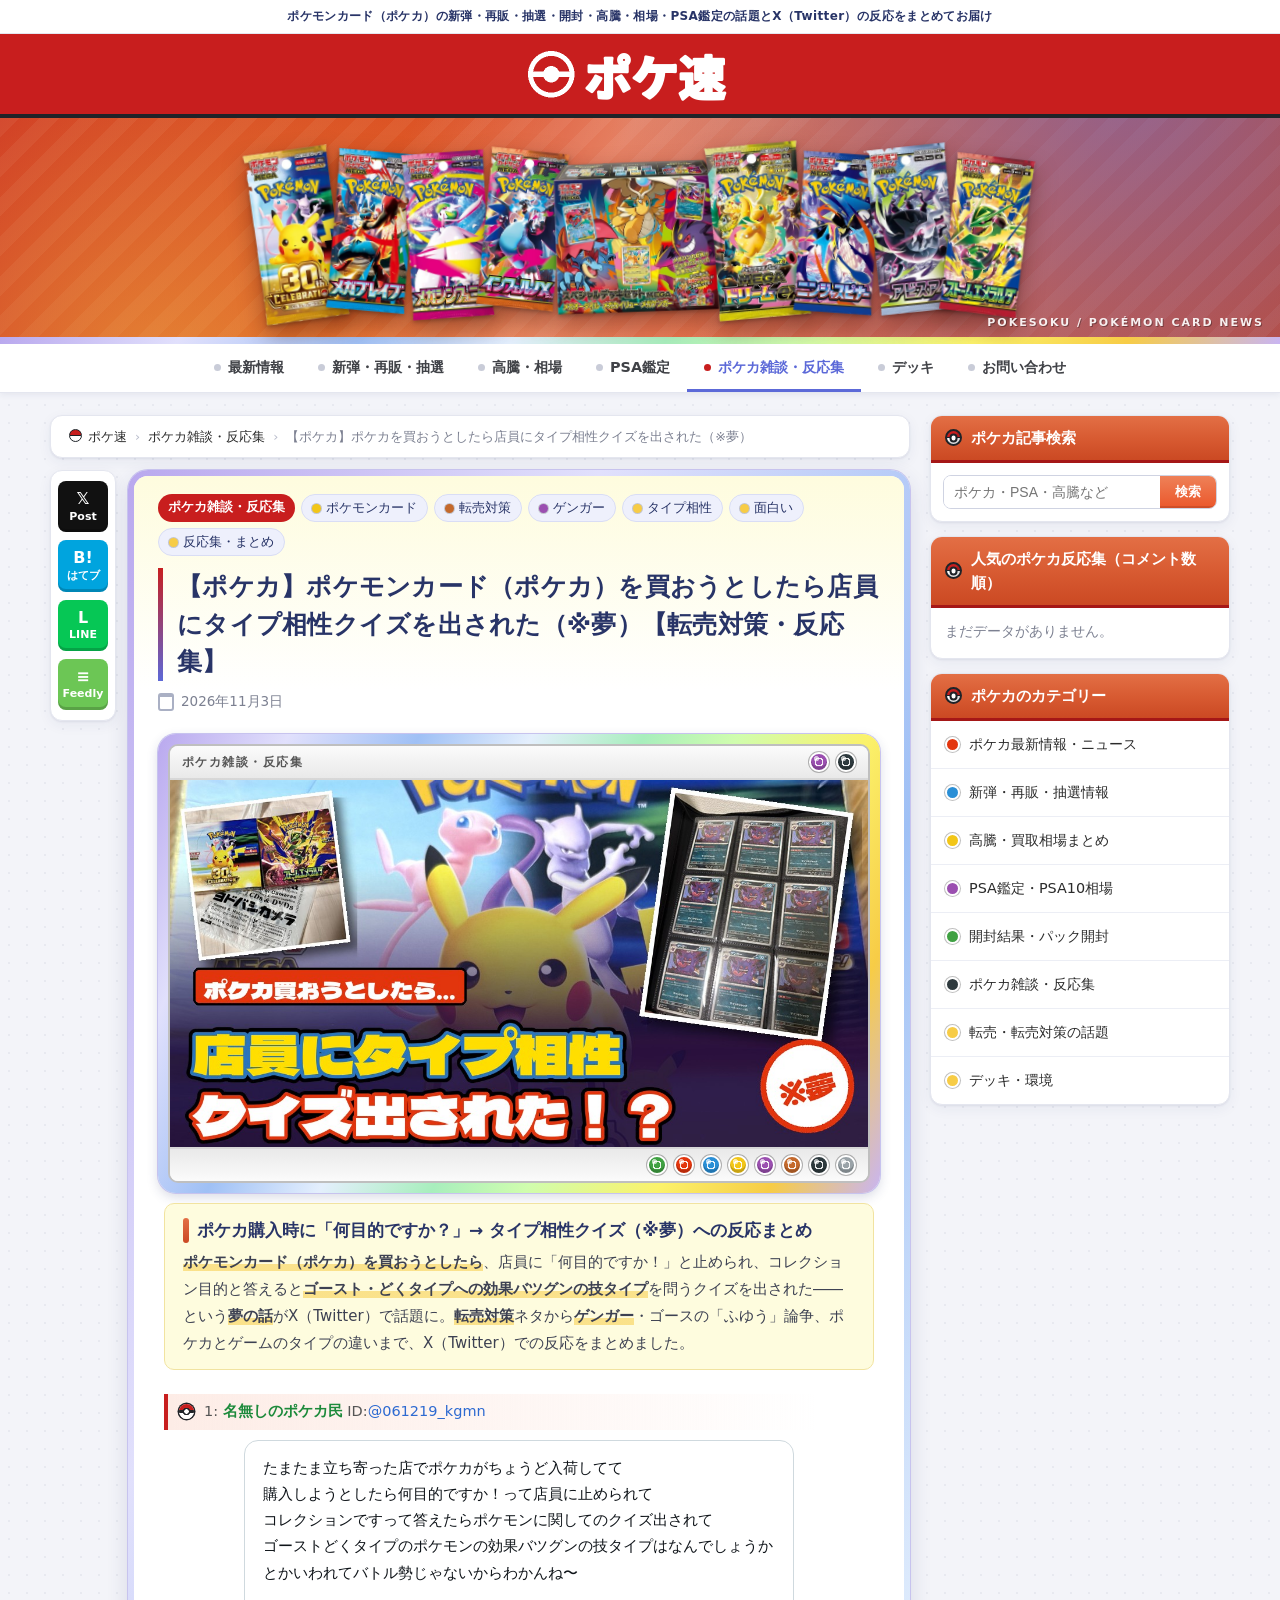
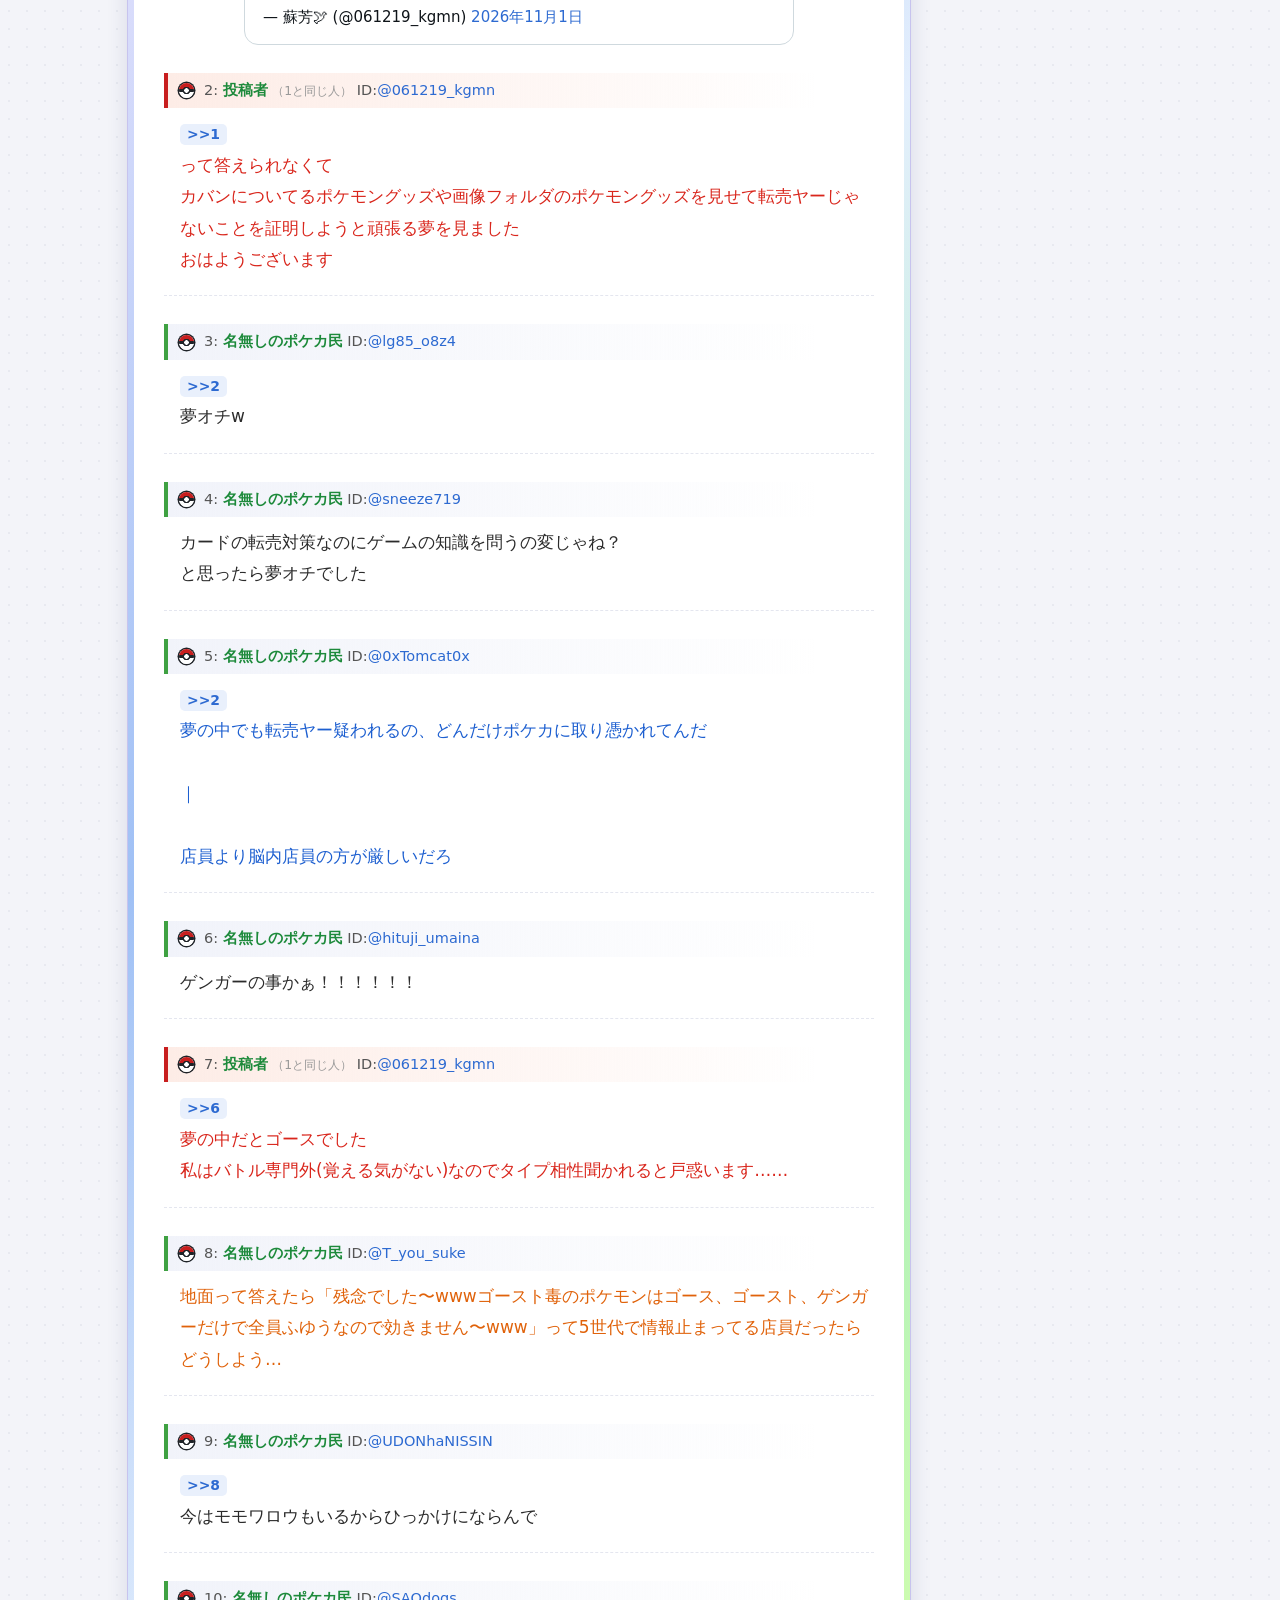
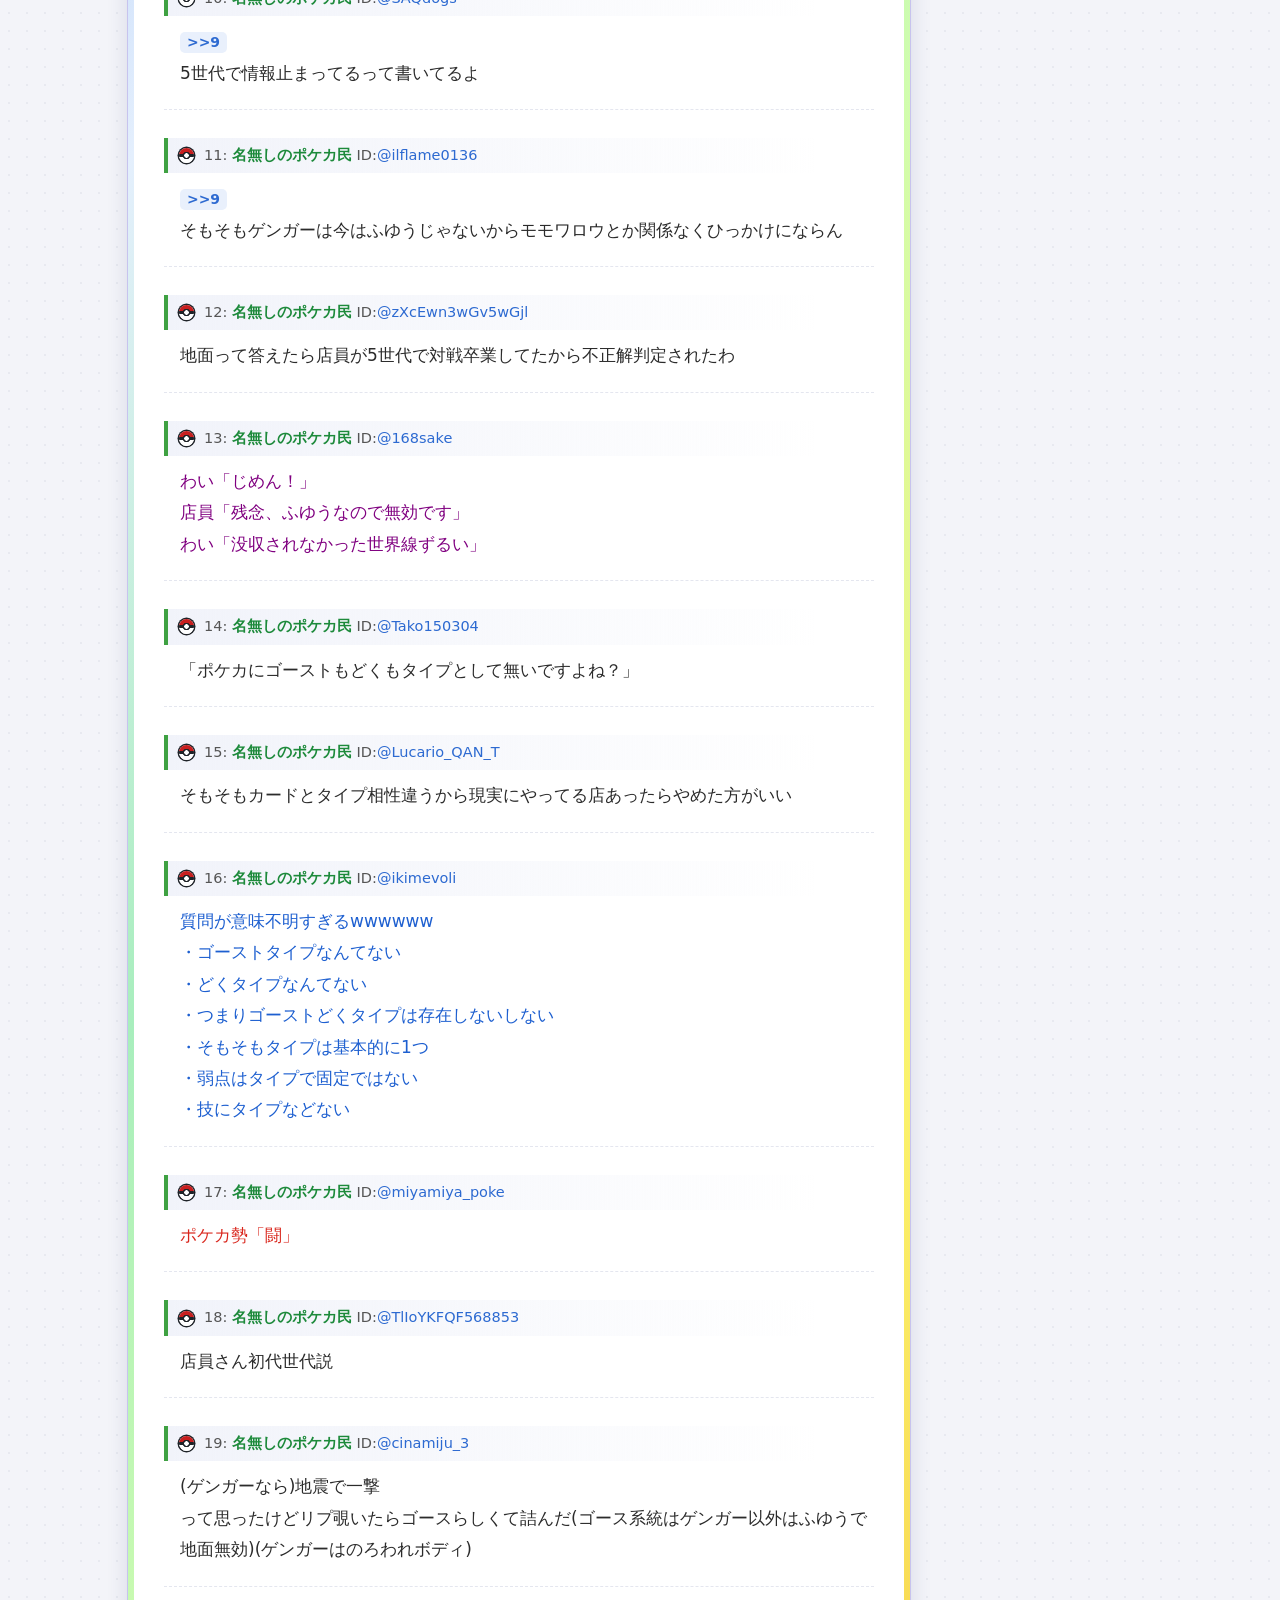
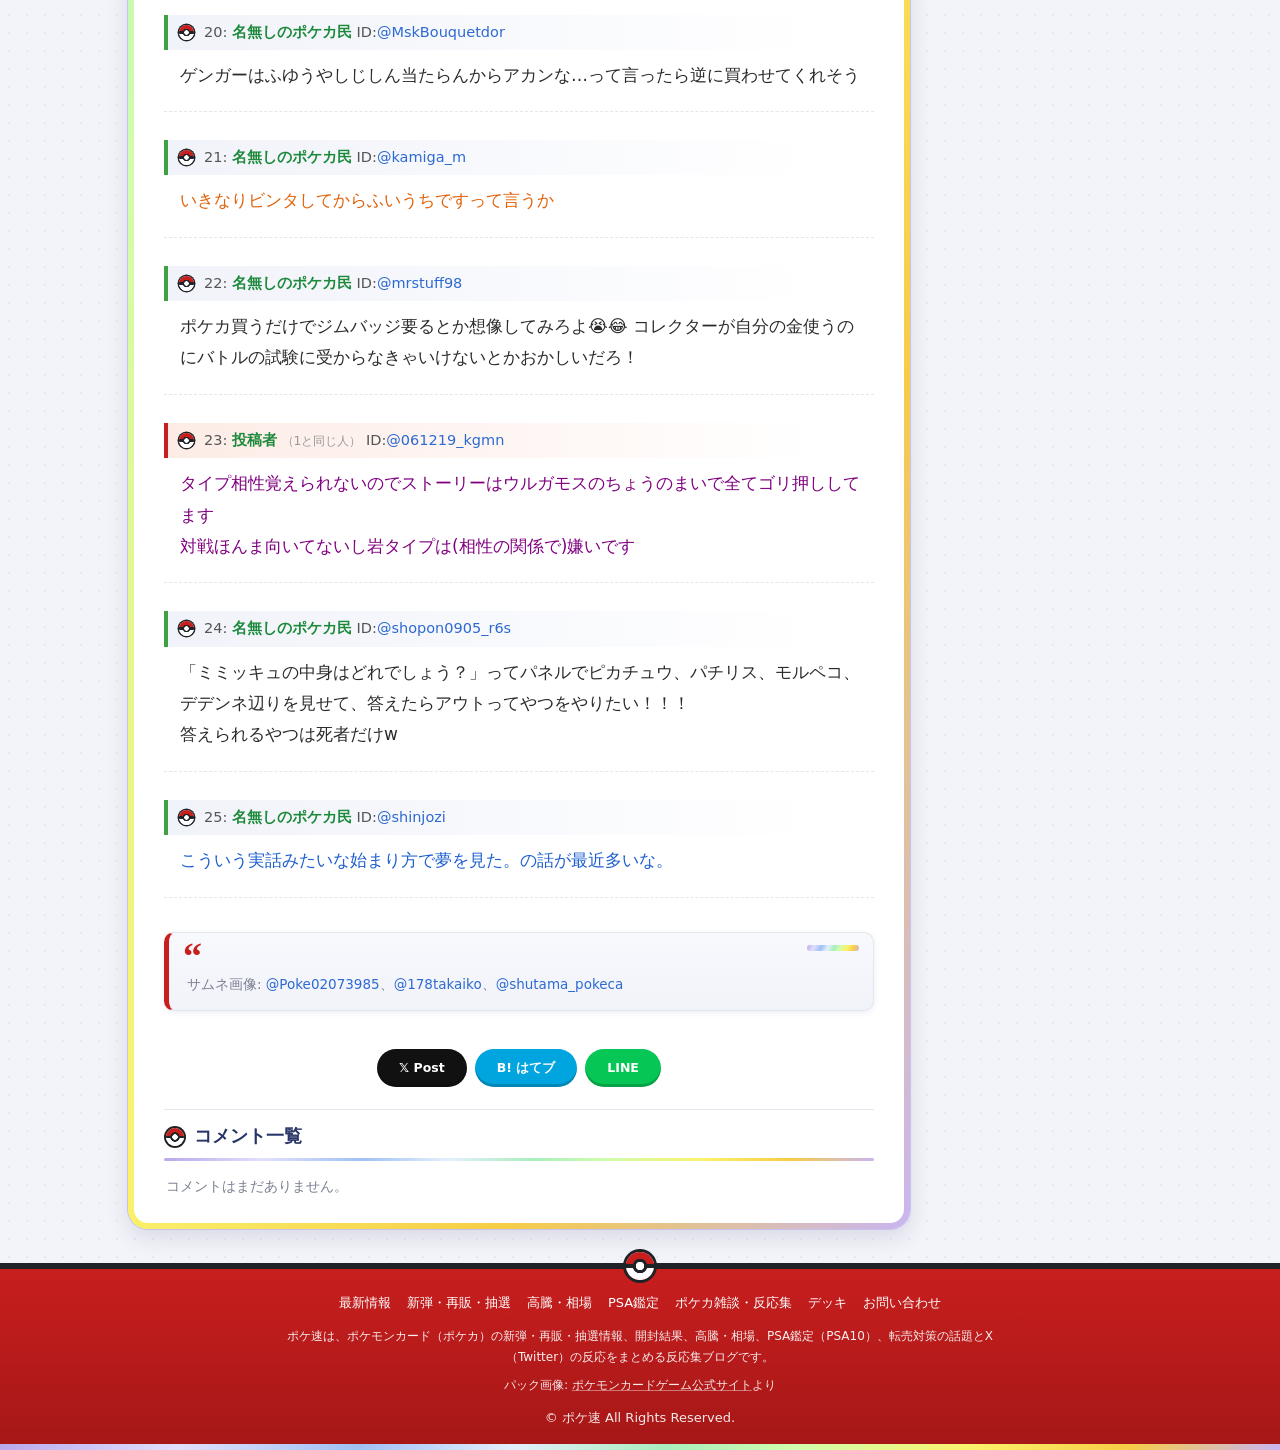
==== commit 4e35861f: "ヘッダーをXの写真から公式サイトのパック/BOX商品画像に差し替え、フッターのクレジットを公式サイト表記に変更" ====
--- a/index.html
+++ b/index.html
@@ -38,7 +38,7 @@
 <header>
 <div class="topbar"><p>ポケモンカード（ポケカ）の新弾・再販・抽選・開封・高騰・相場・PSA鑑定の話題とX（Twitter）の反応をまとめてお届け</p></div>
 <div class="logobar"><a class="logo" href="https://daminchan.github.io/pokeca-sokuhou-preview/" title="ポケ速 | ポケモンカード（ポケカ）反応まとめ"><img src="assets/logo.png" width="250" height="60" alt="ポケ速 - ポケモンカード（ポケカ）速報・反応集まとめ"><span class="site-name">ポケ速</span></a></div>
-<div class="firstview"><ul class="packs"><li style="--r:-8deg;--h:138px;--y:8px"><img src="assets/hdr/p7.jpg" width="468" height="380" alt="ポケモンカード MEGA 拡張パック メガブレイブ・メガシンフォニアの未開封パック" loading="eager" decoding="async"></li><li style="--r:5deg;--h:164px;--y:0px"><img src="assets/hdr/p2.jpg" width="195" height="380" alt="ポケカ 30th CELEBRATION（30thセレブレーション）拡張パック" loading="eager" decoding="async"></li><li style="--r:-3deg;--h:150px;--y:4px"><img src="assets/hdr/p1.jpg" width="695" height="380" alt="扇状に並べたポケモンカード 30th CELEBRATION 拡張パック（開封前）" loading="eager" decoding="async"></li><li style="--r:2deg;--h:158px;--y:-2px"><img src="assets/hdr/p3.jpg" width="661" height="380" alt="ポケカ MEGA 拡張パック メガブレイブ・インフェルノX・メガドリームex・ニンジャスピナー・アビスアイ・ストームエメラルダ" loading="eager" decoding="async"></li><li style="--r:-5deg;--h:150px;--y:4px"><img src="assets/hdr/p4.jpg" width="375" height="380" alt="ポケモンカード MEGA 拡張パック 30th CELEBRATION 未開封BOX" loading="eager" decoding="async"></li><li style="--r:6deg;--h:164px;--y:0px"><img src="assets/hdr/p6.jpg" width="190" height="380" alt="ポケカ MEGA 拡張パック ストームエメラルダ" loading="eager" decoding="async"></li><li style="--r:-4deg;--h:146px;--y:6px"><img src="assets/hdr/p5.jpg" width="309" height="380" alt="ポケモンカード メガブレイブ・メガシンフォニア 拡張パック" loading="eager" decoding="async"></li></ul><div class="fv-txt">POKESOKU / POKÉMON CARD NEWS</div></div>
+<div class="firstview"><ul class="packs"><li style="--r:-8deg;--h:172px;--y:6px"><img src="assets/packs/30th-celebration.webp" width="188" height="380" alt="ポケモンカードゲーム MEGA 拡張パック「30th CELEBRATION」（30thセレブレーション）" loading="eager" decoding="async"></li><li style="--r:5deg;--h:160px;--y:2px"><img src="assets/packs/mega-brave.webp" width="189" height="380" alt="ポケモンカードゲーム MEGA 拡張パック「メガブレイブ」" loading="eager" decoding="async"></li><li style="--r:-4deg;--h:166px;--y:6px"><img src="assets/packs/mega-symphonia.webp" width="189" height="380" alt="ポケモンカードゲーム MEGA 拡張パック「メガシンフォニア」" loading="eager" decoding="async"></li><li style="--r:6deg;--h:158px;--y:0px"><img src="assets/packs/inferno-x.webp" width="189" height="380" alt="ポケモンカードゲーム MEGA 拡張パック「インフェルノX」" loading="eager" decoding="async"></li><li style="--r:-2deg;--h:150px;--y:8px"><img src="assets/packs/special-deck-set-mega.webp" width="411" height="380" alt="ポケモンカードゲーム MEGA スペシャルデッキセットMEGA メガオーダイル・メガカイリュー・メガゲンガー" loading="eager" decoding="async"></li><li style="--r:-5deg;--h:174px;--y:2px"><img src="assets/packs/mega-dream-ex.webp" width="203" height="380" alt="ポケモンカードゲーム MEGA ハイクラスパック「MEGAドリームex」" loading="eager" decoding="async"></li><li style="--r:4deg;--h:160px;--y:4px"><img src="assets/packs/ninja-spinner.webp" width="189" height="380" alt="ポケモンカードゲーム MEGA 拡張パック「ニンジャスピナー」" loading="eager" decoding="async"></li><li style="--r:-6deg;--h:166px;--y:0px"><img src="assets/packs/abyss-eye.webp" width="188" height="380" alt="ポケモンカードゲーム MEGA 拡張パック「アビスアイ」" loading="eager" decoding="async"></li><li style="--r:7deg;--h:158px;--y:6px"><img src="assets/packs/storm-emeralda.webp" width="189" height="380" alt="ポケモンカードゲーム MEGA 拡張パック「ストームエメラルダ」" loading="eager" decoding="async"></li></ul><div class="fv-txt">POKESOKU / POKÉMON CARD NEWS</div></div>
 <nav class="gnav" aria-label="カテゴリー"><ul><li><a href="#">最新情報</a></li><li><a href="#">新弾・再販・抽選</a></li><li><a href="#">高騰・相場</a></li><li><a href="#">PSA鑑定</a></li><li class="cur"><a href="#category-zatsudan">ポケカ雑談・反応集</a></li><li><a href="#">デッキ</a></li><li><a href="#">お問い合わせ</a></li></ul></nav>
 </header>
 <div class="wrap">
@@ -158,5 +158,5 @@
 <div class="widget box"><div class="widgettitle"><span class="ball"></span><h2>ポケカのカテゴリー</h2></div><ul><li><a href="#">ポケカ最新情報・ニュース</a></li><li><a href="#">新弾・再販・抽選情報</a></li><li><a href="#">高騰・買取相場まとめ</a></li><li><a href="#">PSA鑑定・PSA10相場</a></li><li><a href="#">開封結果・パック開封</a></li><li id="category-zatsudan"><a href="#category-zatsudan">ポケカ雑談・反応集</a></li><li><a href="#">転売・転売対策の話題</a></li><li><a href="#">デッキ・環境</a></li></ul></div>
 </aside>
 </div>
-<footer id="footer"><div class="footer_content"><ul><li><a href="#">最新情報</a></li><li><a href="#">新弾・再販・抽選</a></li><li><a href="#">高騰・相場</a></li><li><a href="#">PSA鑑定</a></li><li><a href="#category-zatsudan">ポケカ雑談・反応集</a></li><li><a href="#">デッキ</a></li><li><a href="#">お問い合わせ</a></li></ul><p class="footer_desc">ポケ速は、ポケモンカード（ポケカ）の新弾・再販・抽選情報、開封結果、高騰・相場、PSA鑑定（PSA10）、転売対策の話題とX（Twitter）の反応をまとめる反応集ブログです。</p><p class="credit">ヘッダー画像: <a href="https://x.com/faHFfcxaYV9987/status/2105992620434747425" target="_blank" rel="noopener noreferrer">@faHFfcxaYV9987</a>、<a href="https://x.com/faHFfcxaYV9987/status/2106738911552958557" target="_blank" rel="noopener noreferrer">@faHFfcxaYV9987</a>、<a href="https://x.com/gochutekkan88/status/2111786985455022330" target="_blank" rel="noopener noreferrer">@gochutekkan88</a>、<a href="https://x.com/cocho_pokelog/status/2084895490483921392" target="_blank" rel="noopener noreferrer">@cocho_pokelog</a>、<a href="https://x.com/peri_saku/status/2105247876511392204" target="_blank" rel="noopener noreferrer">@peri_saku</a>、<a href="https://x.com/faHFfcxaYV9987/status/2107804610912243849" target="_blank" rel="noopener noreferrer">@faHFfcxaYV9987</a>、<a href="https://x.com/nari_go_tea/status/2107649338252087402" target="_blank" rel="noopener noreferrer">@nari_go_tea</a></p><div id="copyright">© ポケ速 All Rights Reserved.</div></div><div class="footer_bottom"></div></footer>
+<footer id="footer"><div class="footer_content"><ul><li><a href="#">最新情報</a></li><li><a href="#">新弾・再販・抽選</a></li><li><a href="#">高騰・相場</a></li><li><a href="#">PSA鑑定</a></li><li><a href="#category-zatsudan">ポケカ雑談・反応集</a></li><li><a href="#">デッキ</a></li><li><a href="#">お問い合わせ</a></li></ul><p class="footer_desc">ポケ速は、ポケモンカード（ポケカ）の新弾・再販・抽選情報、開封結果、高騰・相場、PSA鑑定（PSA10）、転売対策の話題とX（Twitter）の反応をまとめる反応集ブログです。</p><p class="credit">パック画像: <a href="https://www.pokemon-card.com/" target="_blank" rel="noopener noreferrer">ポケモンカードゲーム公式サイト</a>より</p><div id="copyright">© ポケ速 All Rights Reserved.</div></div><div class="footer_bottom"></div></footer>
 </body></html>
--- a/assets/style.css
+++ b/assets/style.css
@@ -78,7 +78,7 @@
 .logo img{width:250px;height:60px}
 .site-name{position:absolute;width:1px;height:1px;overflow:hidden;clip:rect(0 0 0 0);white-space:nowrap}
 
-/* ファーストビュー: X で見つけたパック/BOX 写真を扇状に並べたバナー */
+/* ファーストビュー: 公式サイトのパック/BOX 商品画像を扇状に並べたバナー */
 .firstview{
   height:226px;position:relative;overflow:hidden;
   background:
@@ -98,11 +98,11 @@
   position:relative;z-index:1;height:100%;display:flex;align-items:center;justify-content:center;
   margin:0;padding:0 10px 4px;list-style:none;
 }
-.packs li{flex:none;margin:0 -10px;transform:rotate(var(--r,0deg)) translateY(var(--y,0));transition:transform .25s}
+.packs li{flex:none;margin:0 -3px;transform:rotate(var(--r,0deg)) translateY(var(--y,0));transition:transform .25s}
 .packs li:hover{transform:rotate(0deg) translateY(-6px) scale(1.06);z-index:2}
 .packs img{
-  height:var(--h,150px);width:auto;border:4px solid #fff;border-radius:8px;background:#fff;
-  box-shadow:0 2px 3px rgba(0,0,0,.25),0 12px 22px rgba(60,10,0,.38);
+  display:block;height:var(--h,150px);width:auto;
+  filter:drop-shadow(0 2px 2px rgba(0,0,0,.28)) drop-shadow(0 10px 12px rgba(60,10,0,.4));
 }
 .fv-txt{
   position:absolute;right:16px;bottom:13px;z-index:2;color:#fff;font-weight:900;font-size:11px;
@@ -363,8 +363,8 @@
   .logo img{width:200px;height:48px}
   .firstview{height:132px}
   .packs{justify-content:flex-start;padding-left:0}
-  .packs li{margin:0 -8px}
-  .packs img{height:calc(var(--h,150px)*.58);border-width:3px;border-radius:6px}
+  .packs li{margin:0 -5px}
+  .packs img{height:calc(var(--h,150px)*.62)}
   .fv-txt{display:none}
   .lead{margin:4px 12px 2px;padding:12px 13px 10px}
   .lead h2{font-size:15.5px}
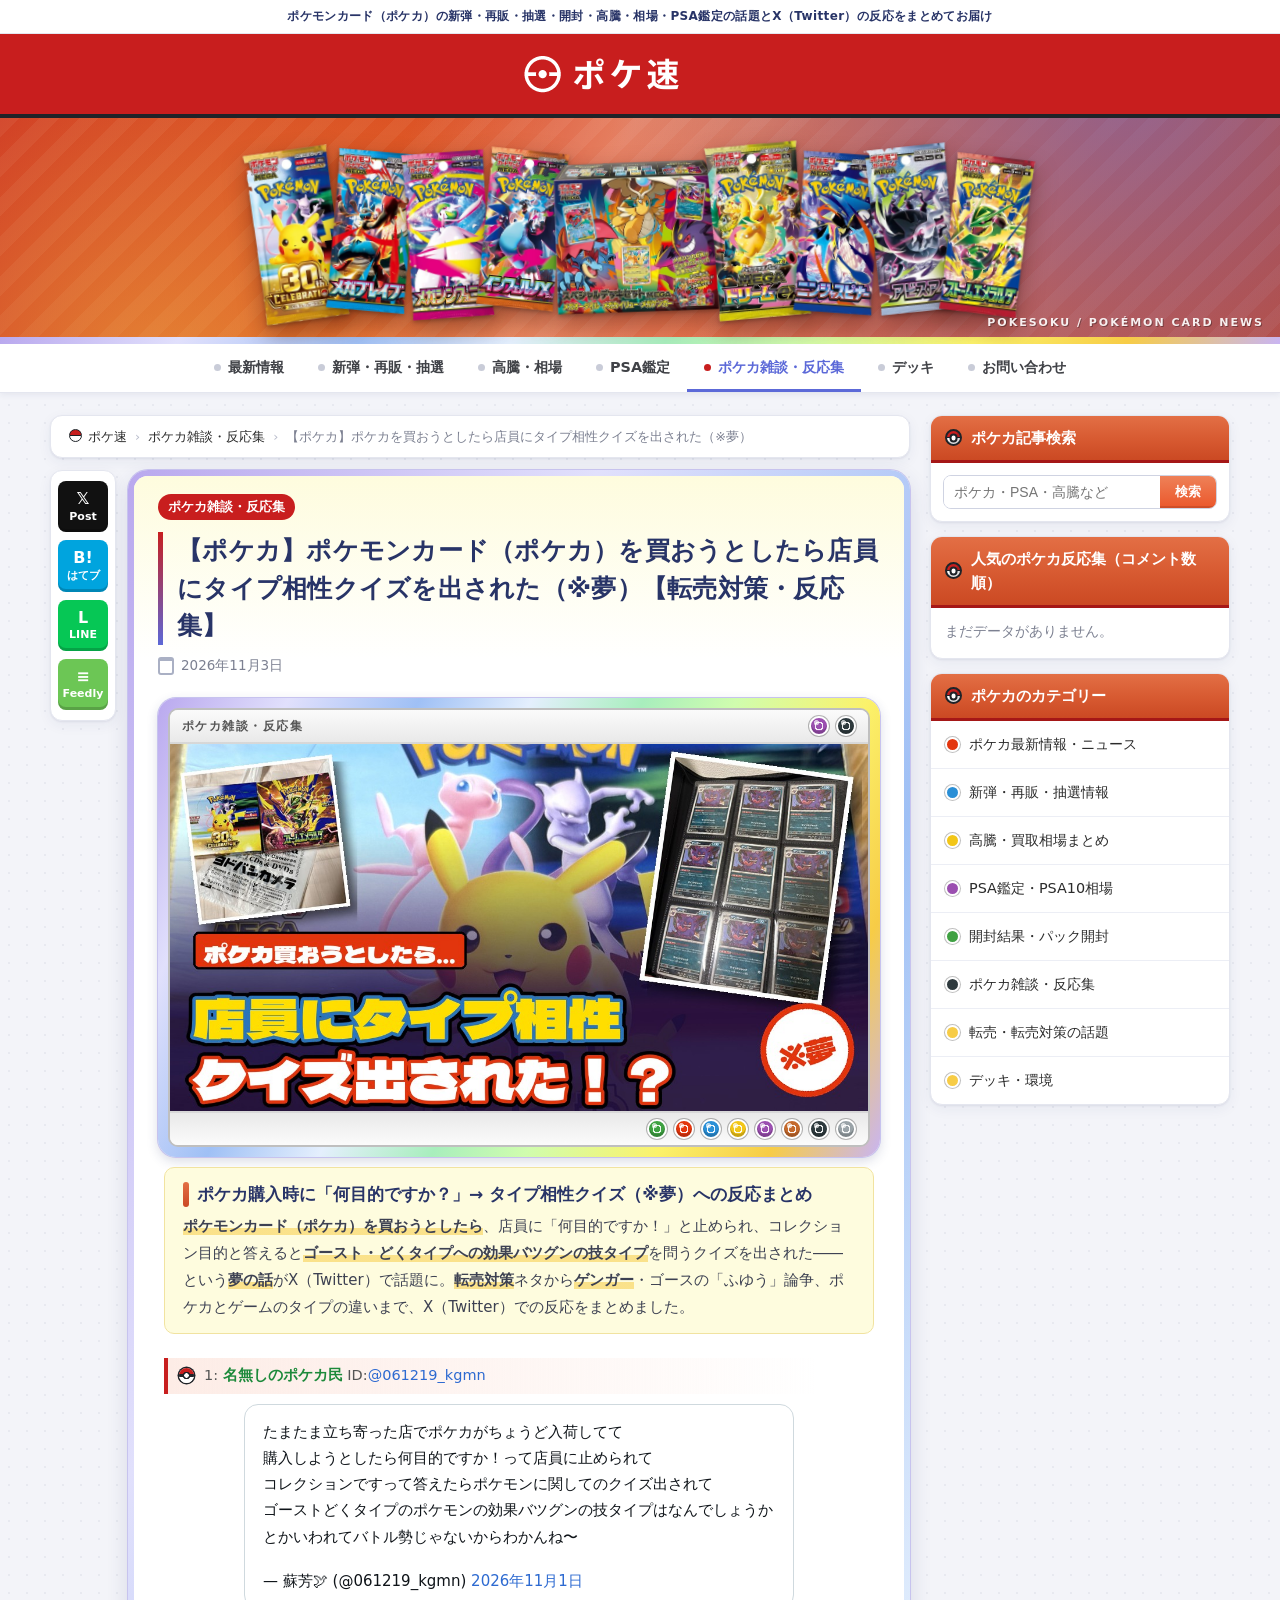
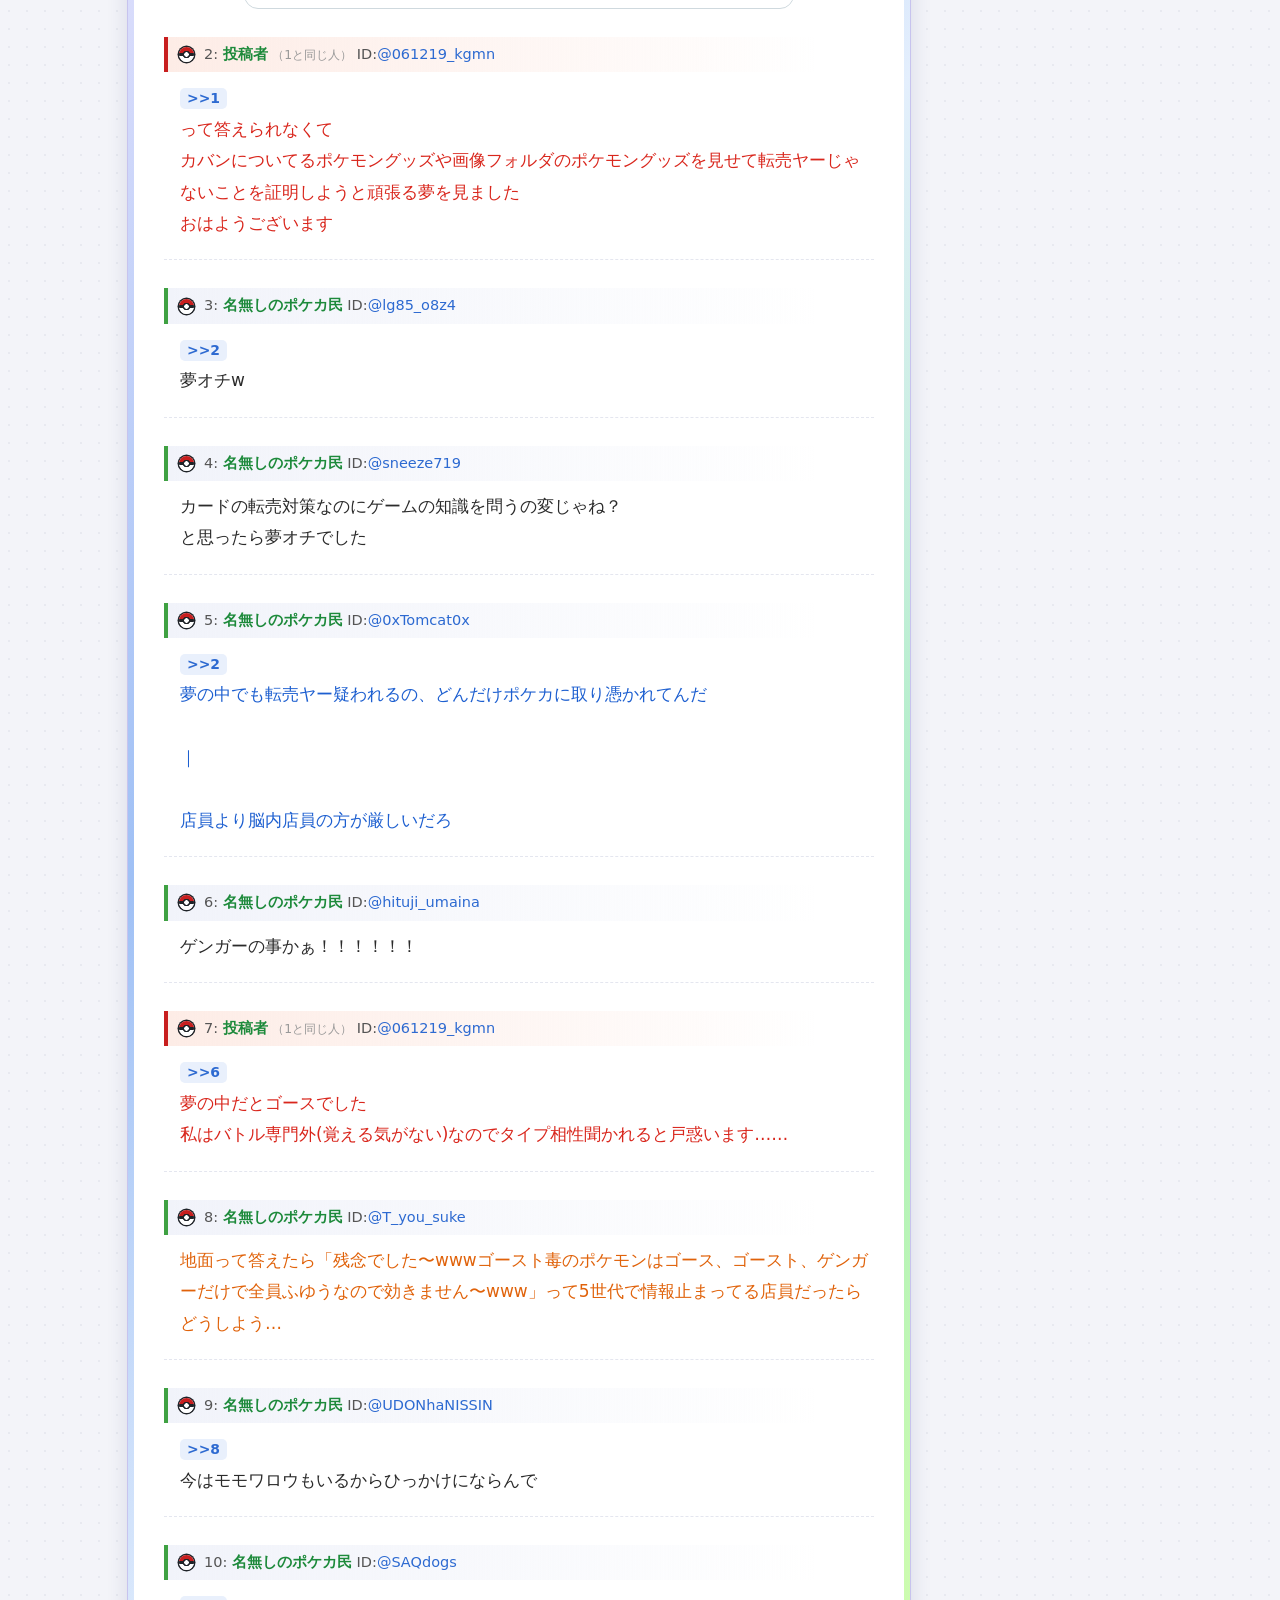
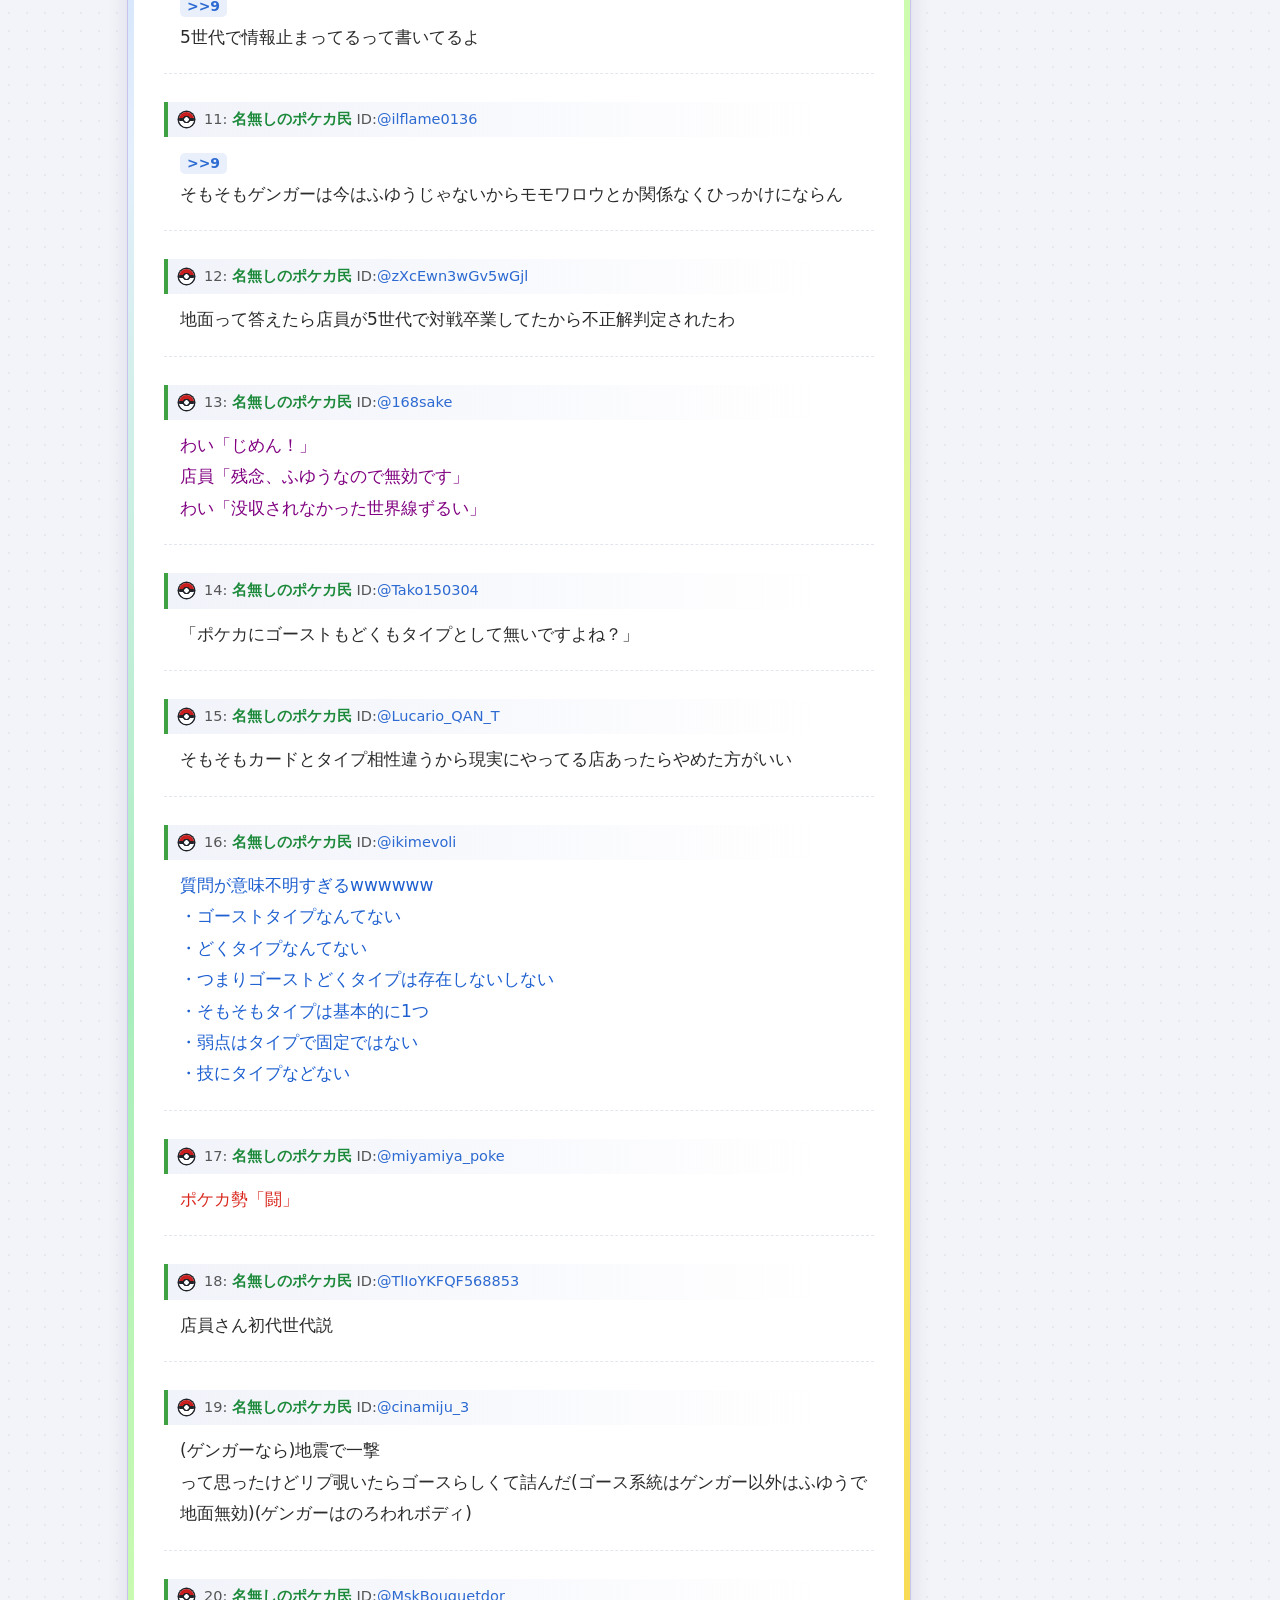
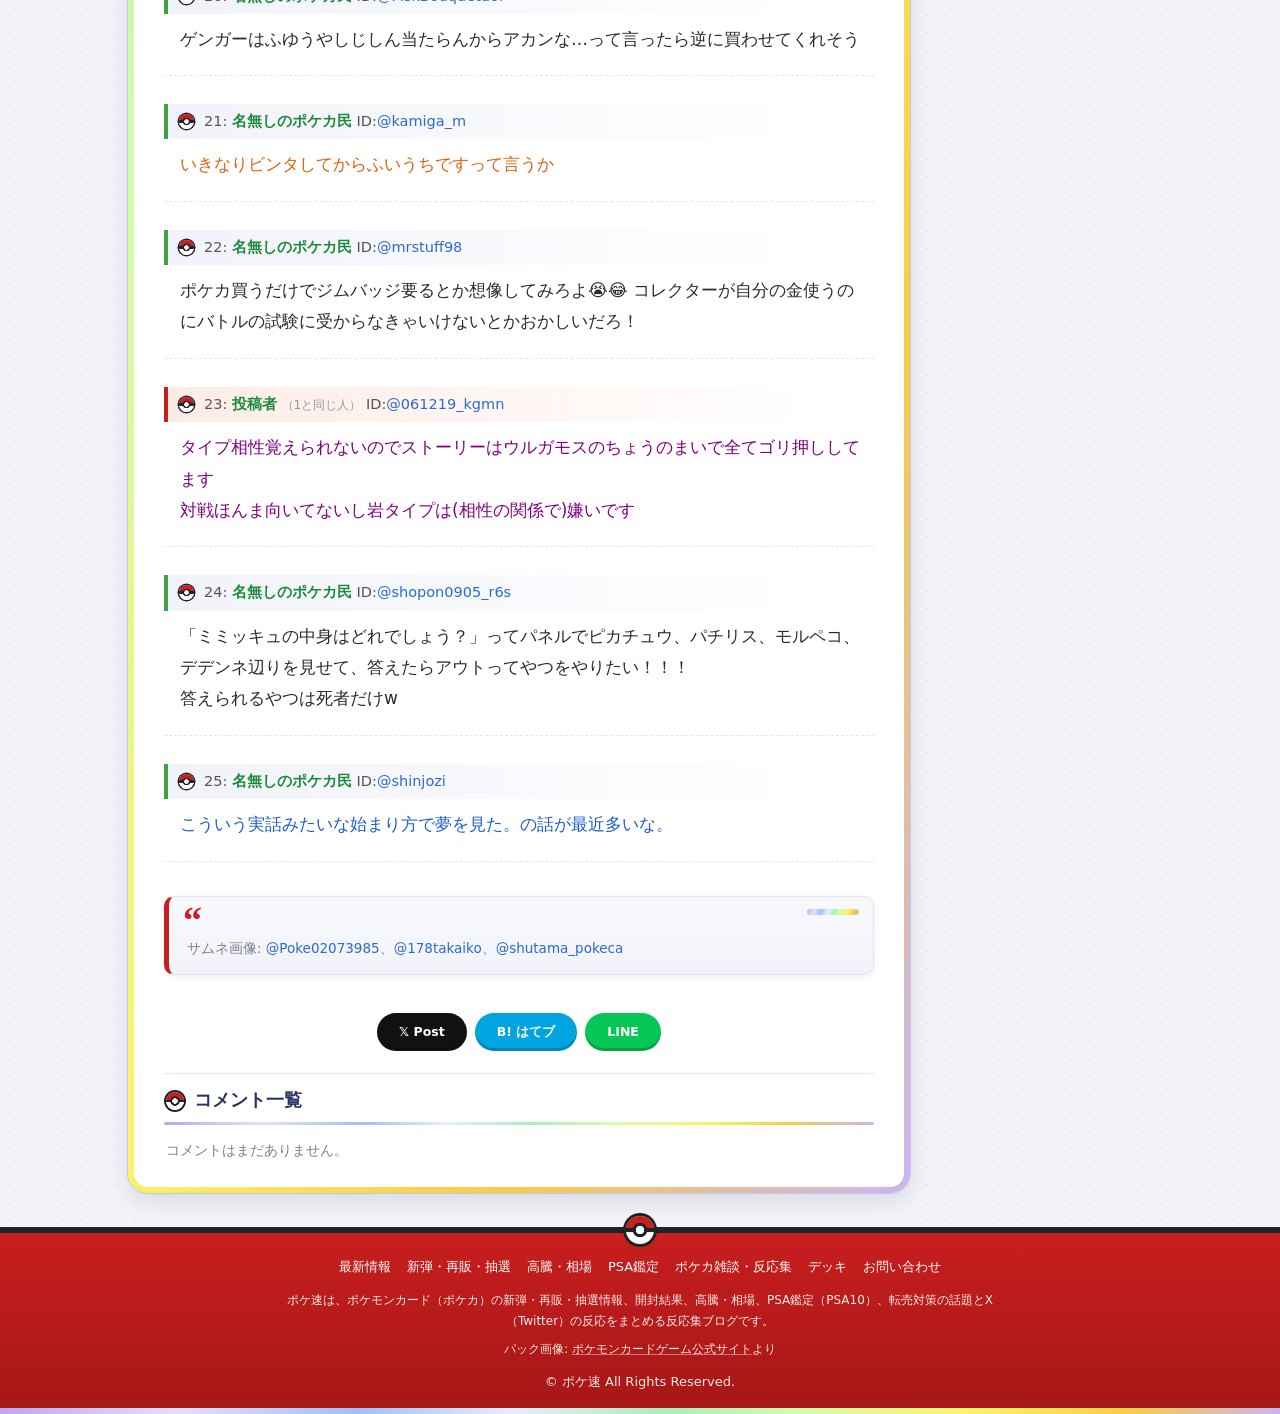
==== commit 13989e2b: "Crisp 2x logo (no squashed glyphs)" ====
--- a/index.html
+++ b/index.html
@@ -31,7 +31,7 @@
 <link rel="apple-touch-icon" sizes="180x180" href="assets/apple-touch-icon.png">
 <link rel="stylesheet" href="assets/style.css">
 <script type="application/ld+json">{"@context": "https://schema.org", "@type": "WebSite", "@id": "https://daminchan.github.io/pokeca-sokuhou-preview/#website", "name": "ポケ速", "alternateName": ["ポケ速 ポケモンカード反応まとめ", "ポケカ反応集 ポケ速"], "url": "https://daminchan.github.io/pokeca-sokuhou-preview/", "description": "ポケ速は、ポケモンカード（ポケカ）の新弾・再販・抽選情報、開封結果、高騰・相場、PSA鑑定（PSA10）、転売対策の話題とX（Twitter）の反応をまとめる反応集ブログです。", "inLanguage": "ja", "publisher": {"@id": "https://daminchan.github.io/pokeca-sokuhou-preview/#org"}}</script>
-<script type="application/ld+json">{"@context": "https://schema.org", "@type": "Organization", "@id": "https://daminchan.github.io/pokeca-sokuhou-preview/#org", "name": "ポケ速", "url": "https://daminchan.github.io/pokeca-sokuhou-preview/", "logo": {"@type": "ImageObject", "url": "https://daminchan.github.io/pokeca-sokuhou-preview/assets/logo.png", "width": 500, "height": 120}}</script>
+<script type="application/ld+json">{"@context": "https://schema.org", "@type": "Organization", "@id": "https://daminchan.github.io/pokeca-sokuhou-preview/#org", "name": "ポケ速", "url": "https://daminchan.github.io/pokeca-sokuhou-preview/", "logo": {"@type": "ImageObject", "url": "https://daminchan.github.io/pokeca-sokuhou-preview/assets/logo.png", "width": 1000, "height": 240}}</script>
 <script type="application/ld+json">{"@context": "https://schema.org", "@type": "BreadcrumbList", "itemListElement": [{"@type": "ListItem", "position": 1, "name": "ポケ速（ホーム）", "item": "https://daminchan.github.io/pokeca-sokuhou-preview/"}, {"@type": "ListItem", "position": 2, "name": "ポケカ雑談・反応集", "item": "https://daminchan.github.io/pokeca-sokuhou-preview/#category-zatsudan"}, {"@type": "ListItem", "position": 3, "name": "【ポケカ】ポケモンカード（ポケカ）を買おうとしたら店員にタイプ相性クイズを出された（※夢）【転売対策・反応集】"}]}</script>
 <script type="application/ld+json">{"@context": "https://schema.org", "@type": "Article", "@id": "https://daminchan.github.io/pokeca-sokuhou-preview/#article", "mainEntityOfPage": {"@type": "WebPage", "@id": "https://daminchan.github.io/pokeca-sokuhou-preview/"}, "headline": "【ポケカ】ポケモンカードを買おうとしたら店員にタイプ相性クイズを出された（※夢）転売対策・ゲンガー反応集", "description": "ポケモンカード（ポケカ）を買おうとしたら店員に「何目的ですか！」と止められ、ゴースト・どくタイプの弱点を問うタイプ相性クイズを出された…という夢の話にX（Twitter）で反応多数。転売対策ネタ、ゲンガー・ゴースの「ふゆう」論争、ポケカとゲームのタイプの違いなどポケカ民の反応をまとめました。", "image": ["https://daminchan.github.io/pokeca-sokuhou-preview/assets/thumb.jpg"], "datePublished": "2026-11-03T12:00:00+09:00", "dateModified": "2026-11-03T21:45:00+09:00", "inLanguage": "ja", "articleSection": "ポケカ雑談・反応集", "keywords": "ポケモンカード,ポケカ,ポケ速,反応集,まとめ,転売,転売対策,転売ヤー,タイプ相性,ゲンガー,ゴース,夢オチ,新弾,開封,抽選,再販,高騰,相場,買取相場,PSA,PSA鑑定,PSA10,30th CELEBRATION,MEGA,X,Twitter", "author": {"@type": "Organization", "name": "ポケ速", "url": "https://daminchan.github.io/pokeca-sokuhou-preview/"}, "publisher": {"@id": "https://daminchan.github.io/pokeca-sokuhou-preview/#org"}, "isPartOf": {"@id": "https://daminchan.github.io/pokeca-sokuhou-preview/#website"}}</script>
 </head><body>
--- a/assets/style.css
+++ b/assets/style.css
@@ -394,3 +394,6 @@
 @media (prefers-reduced-motion:reduce){
   *{transition:none!important}
 }
+
+/* tags kept in markup for SEO, hidden from readers */
+.cat-tag .tag,a[rel="tag"]{display:none!important}
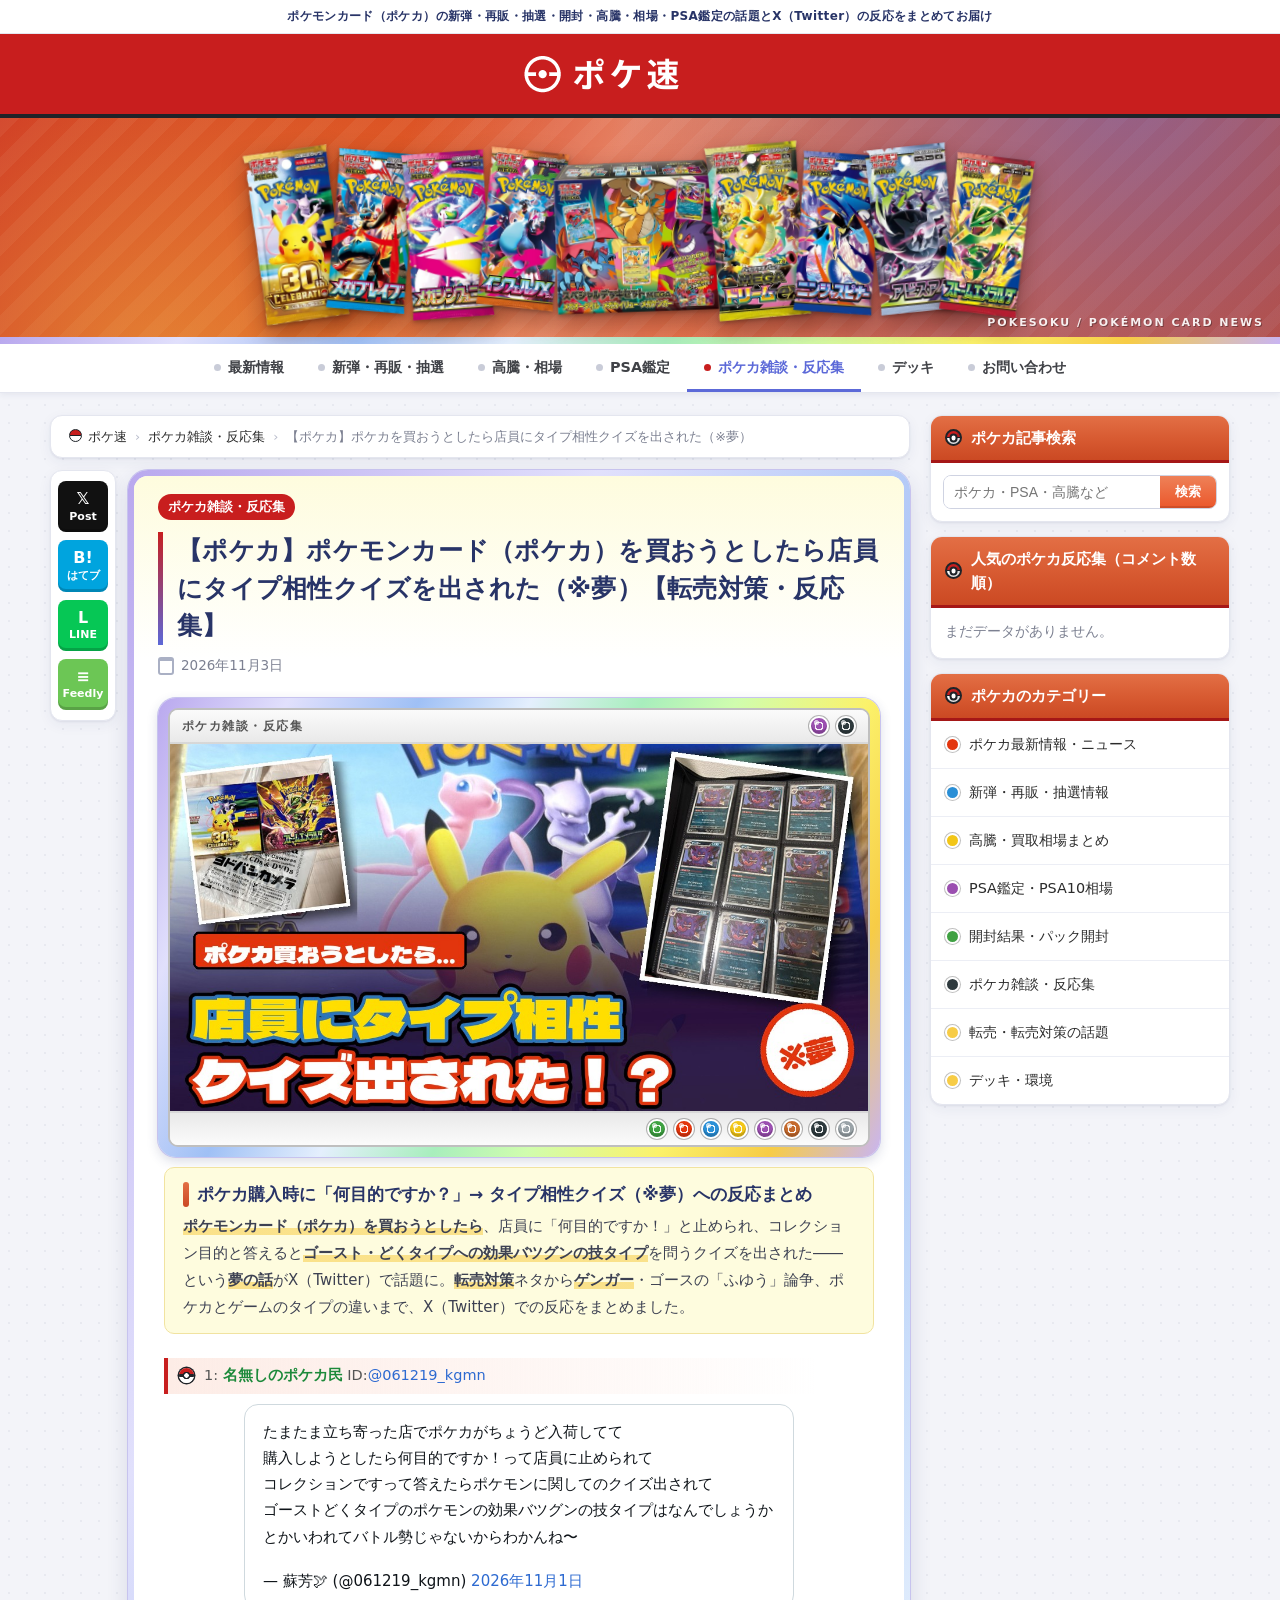
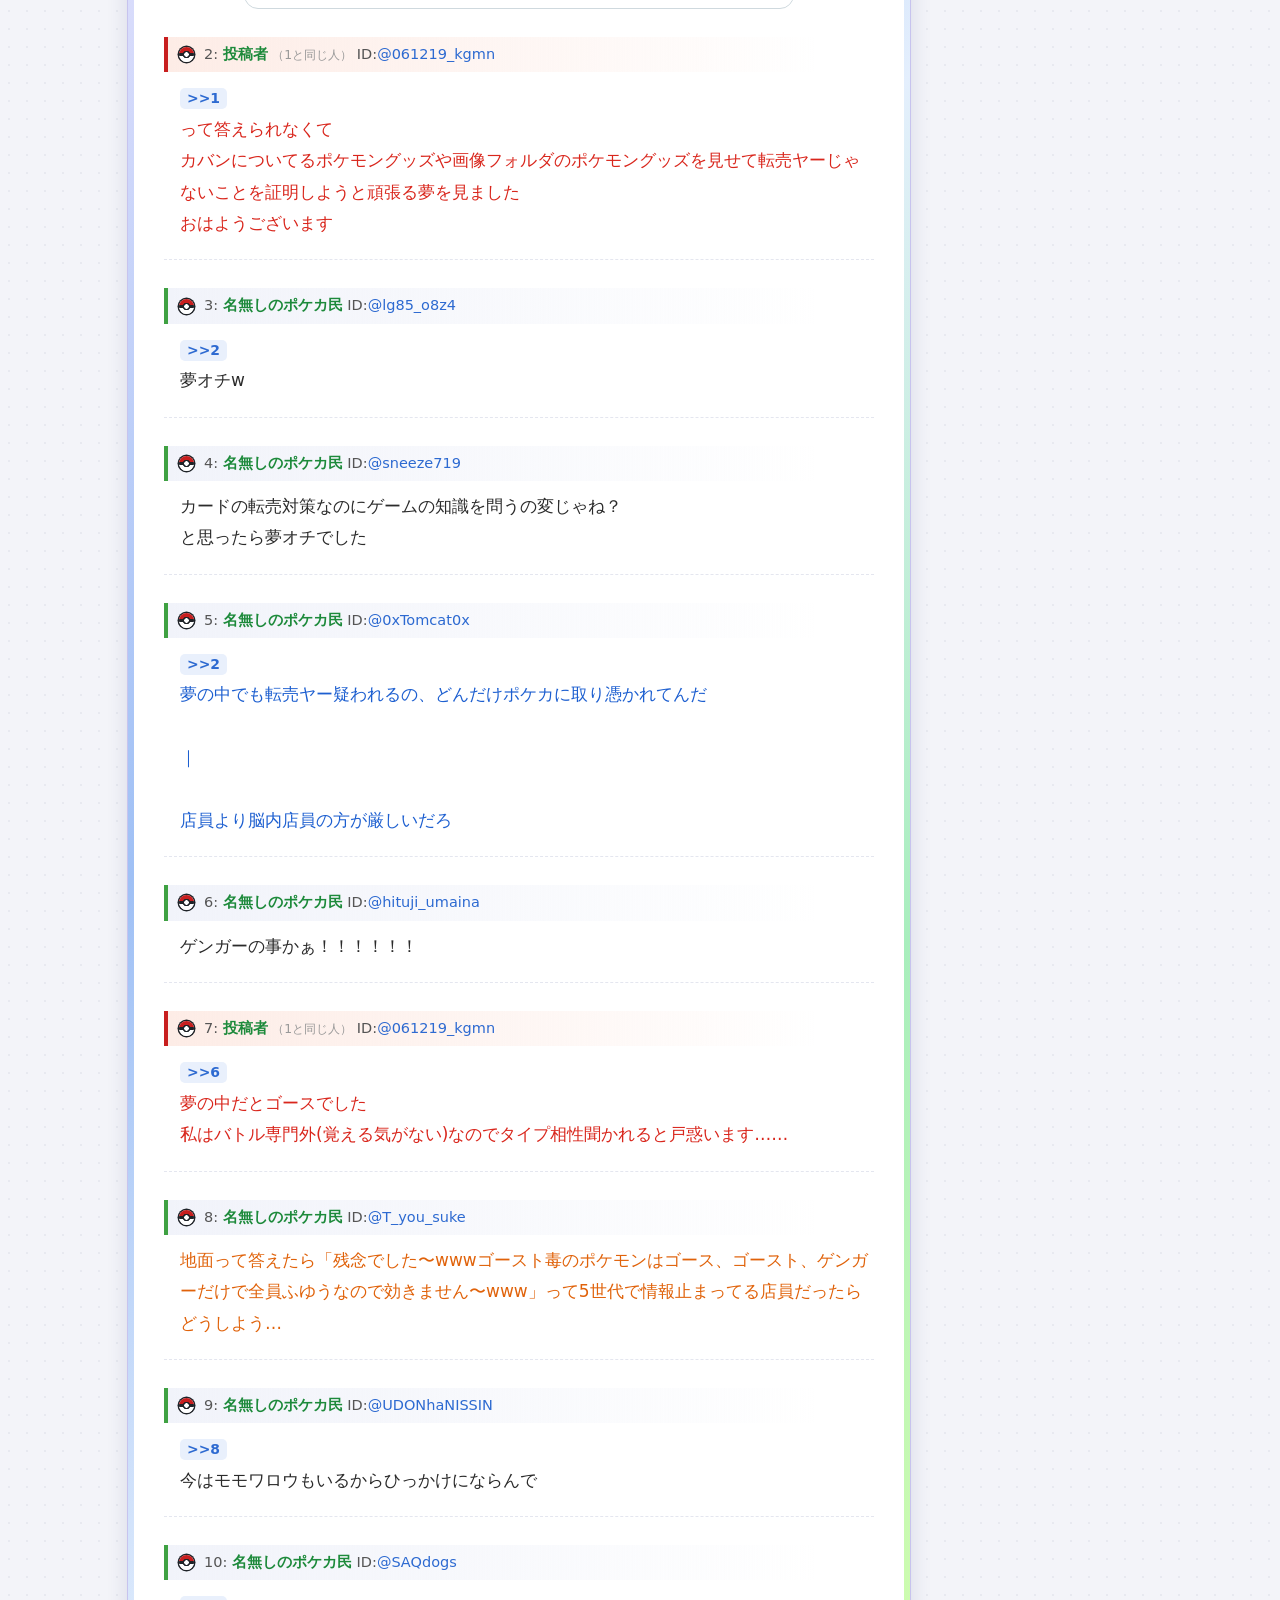
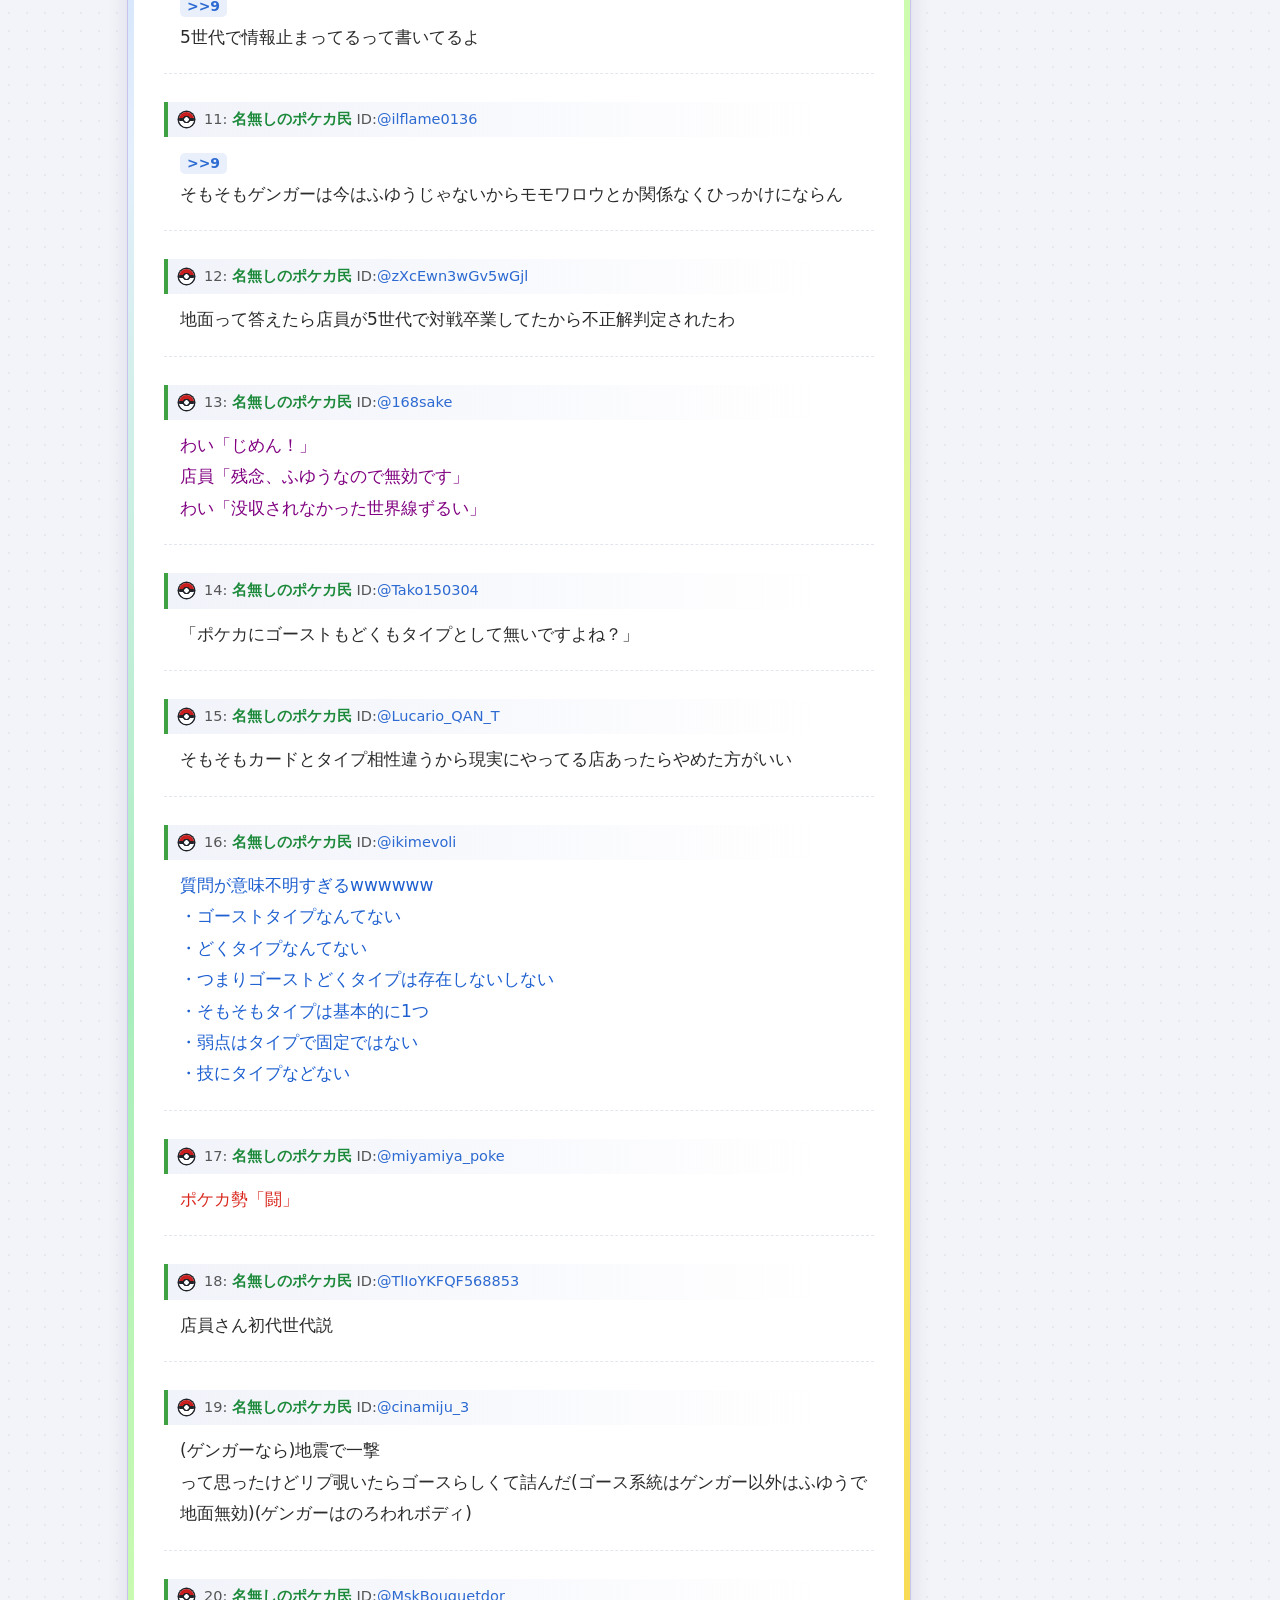
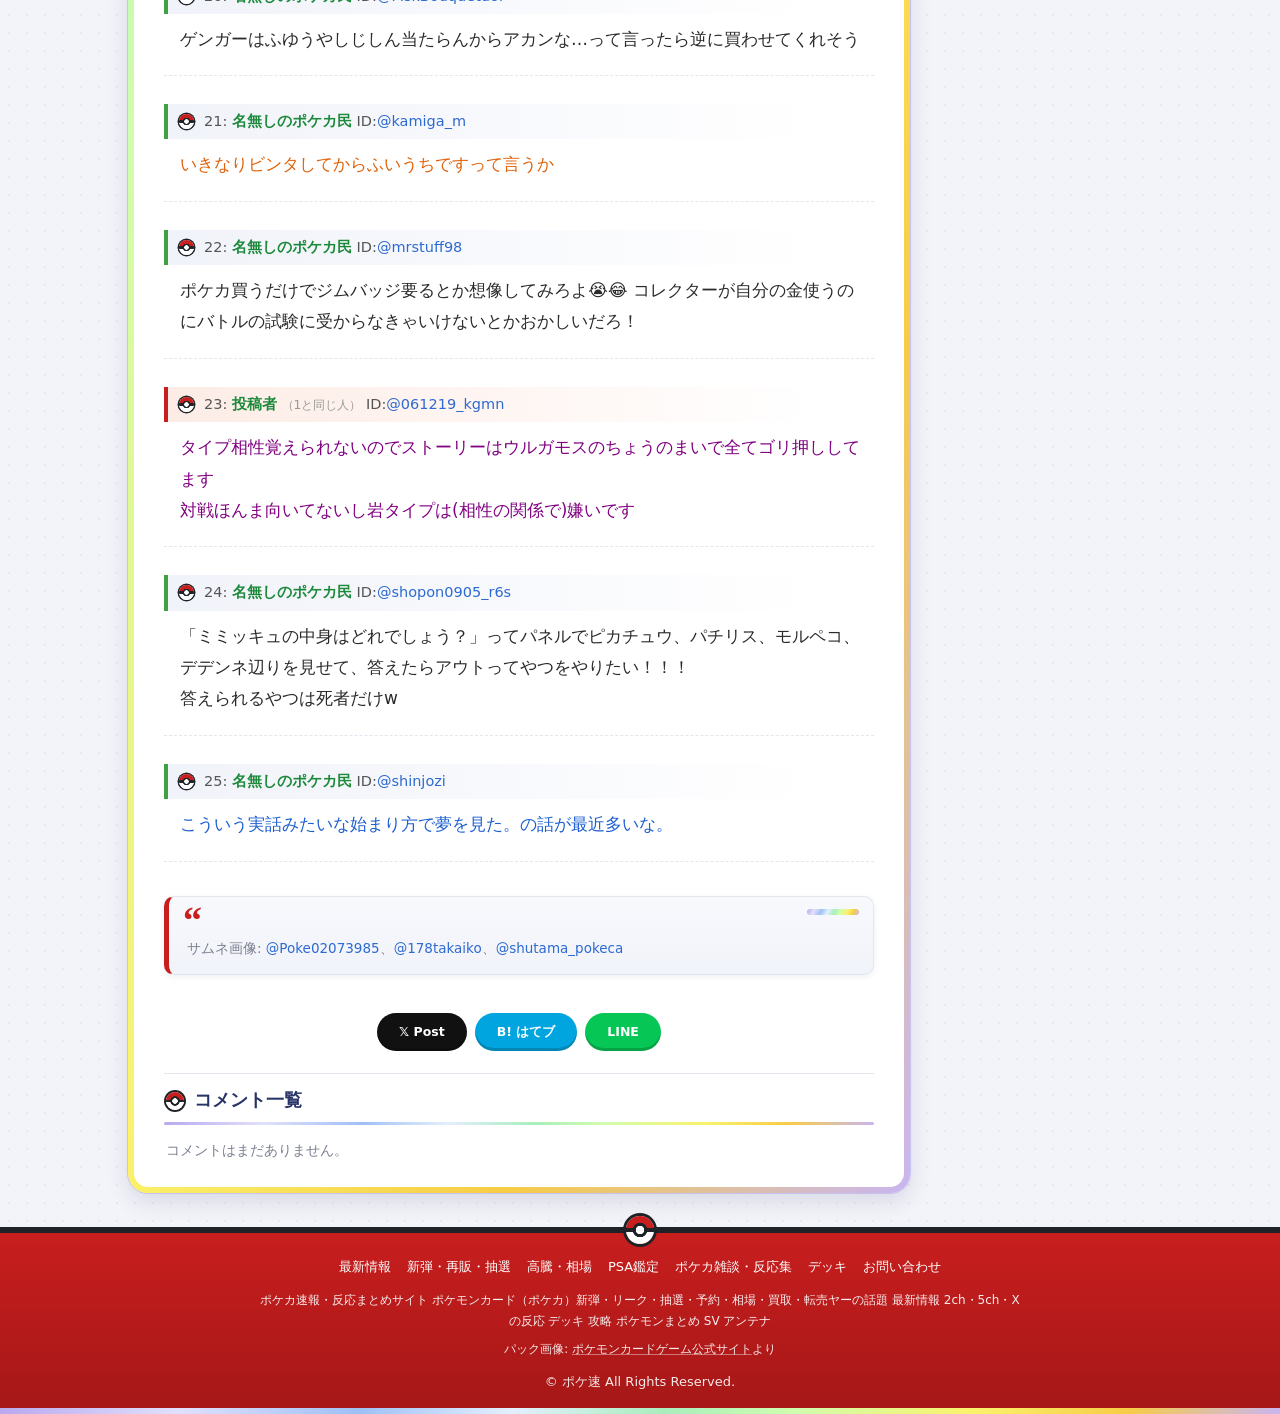
==== commit 4db2284f: "Site snippet: keyword-prioritized meta description" ====
--- a/index.html
+++ b/index.html
@@ -1,7 +1,7 @@
 <!DOCTYPE html>
 <html lang="ja"><head><meta charset="utf-8"><meta name="viewport" content="width=device-width,initial-scale=1">
 <title>【ポケカ】ポケモンカードを買おうとしたら店員にタイプ相性クイズを出された（※夢）転売対策・ゲンガー反応集まとめ | ポケ速</title>
-<meta name="description" content="ポケモンカード（ポケカ）を買おうとしたら店員に「何目的ですか！」と止められ、ゴースト・どくタイプの弱点を問うタイプ相性クイズを出された…という夢の話にX（Twitter）で反応多数。転売対策ネタ、ゲンガー・ゴースの「ふゆう」論争、ポケカとゲームのタイプの違いなどポケカ民の反応をまとめました。">
+<meta name="description" content="ポケカ速報・反応まとめサイト ポケモンカード（ポケカ）新弾・リーク・抽選・予約・相場・買取・転売ヤーの話題 最新情報 2ch・5ch・Xの反応 デッキ 攻略 ポケモンまとめ SV アンテナ">
 <meta name="keywords" content="ポケモンカード,ポケカ,ポケ速,反応集,まとめ,転売,転売対策,転売ヤー,タイプ相性,ゲンガー,ゴース,夢オチ,新弾,開封,抽選,再販,高騰,相場,買取相場,PSA,PSA鑑定,PSA10,30th CELEBRATION,MEGA,X,Twitter">
 <meta name="robots" content="index,follow,max-image-preview:large">
 <link rel="canonical" href="https://daminchan.github.io/pokeca-sokuhou-preview/">
@@ -10,7 +10,7 @@
 <meta property="og:url" content="https://daminchan.github.io/pokeca-sokuhou-preview/">
 <meta property="og:site_name" content="ポケ速">
 <meta property="og:title" content="【ポケカ】ポケモンカードを買おうとしたら店員にタイプ相性クイズを出された（※夢）転売対策・ゲンガー反応集">
-<meta property="og:description" content="ポケモンカード（ポケカ）を買おうとしたら店員に「何目的ですか！」と止められ、ゴースト・どくタイプの弱点を問うタイプ相性クイズを出された…という夢の話にX（Twitter）で反応多数。転売対策ネタ、ゲンガー・ゴースの「ふゆう」論争、ポケカとゲームのタイプの違いなどポケカ民の反応をまとめました。">
+<meta property="og:description" content="ポケカ速報・反応まとめサイト ポケモンカード（ポケカ）新弾・リーク・抽選・予約・相場・買取・転売ヤーの話題 最新情報 2ch・5ch・Xの反応 デッキ 攻略 ポケモンまとめ SV アンテナ">
 <meta property="og:image" content="https://daminchan.github.io/pokeca-sokuhou-preview/assets/thumb.jpg">
 <meta property="og:image:width" content="1200">
 <meta property="og:image:height" content="630">
@@ -21,7 +21,7 @@
 <meta property="article:tag" content="ポケモンカード"><meta property="article:tag" content="ポケカ"><meta property="article:tag" content="転売対策"><meta property="article:tag" content="ゲンガー"><meta property="article:tag" content="反応集">
 <meta name="twitter:card" content="summary_large_image">
 <meta name="twitter:title" content="【ポケカ】ポケモンカードを買おうとしたら店員にタイプ相性クイズを出された（※夢）転売対策・ゲンガー反応集">
-<meta name="twitter:description" content="ポケモンカード（ポケカ）を買おうとしたら店員に「何目的ですか！」と止められ、ゴースト・どくタイプの弱点を問うタイプ相性クイズを出された…という夢の話にX（Twitter）で反応多数。転売対策ネタ、ゲンガー・ゴースの「ふゆう」論争、ポケカとゲームのタイプの違いなどポケカ民の反応をまとめました。">
+<meta name="twitter:description" content="ポケカ速報・反応まとめサイト ポケモンカード（ポケカ）新弾・リーク・抽選・予約・相場・買取・転売ヤーの話題 最新情報 2ch・5ch・Xの反応 デッキ 攻略 ポケモンまとめ SV アンテナ">
 <meta name="twitter:image" content="https://daminchan.github.io/pokeca-sokuhou-preview/assets/thumb.jpg">
 <meta name="twitter:image:alt" content="【ポケカ】ポケモンカードを買おうとしたら店員にタイプ相性クイズを出された（※夢）転売対策・ゲンガー反応集">
 <meta name="theme-color" content="#c81e1e">
@@ -30,7 +30,7 @@
 <link rel="icon" type="image/png" sizes="192x192" href="assets/icon-192.png">
 <link rel="apple-touch-icon" sizes="180x180" href="assets/apple-touch-icon.png">
 <link rel="stylesheet" href="assets/style.css">
-<script type="application/ld+json">{"@context": "https://schema.org", "@type": "WebSite", "@id": "https://daminchan.github.io/pokeca-sokuhou-preview/#website", "name": "ポケ速", "alternateName": ["ポケ速 ポケモンカード反応まとめ", "ポケカ反応集 ポケ速"], "url": "https://daminchan.github.io/pokeca-sokuhou-preview/", "description": "ポケ速は、ポケモンカード（ポケカ）の新弾・再販・抽選情報、開封結果、高騰・相場、PSA鑑定（PSA10）、転売対策の話題とX（Twitter）の反応をまとめる反応集ブログです。", "inLanguage": "ja", "publisher": {"@id": "https://daminchan.github.io/pokeca-sokuhou-preview/#org"}}</script>
+<script type="application/ld+json">{"@context": "https://schema.org", "@type": "WebSite", "@id": "https://daminchan.github.io/pokeca-sokuhou-preview/#website", "name": "ポケ速", "alternateName": ["ポケ速 ポケモンカード反応まとめ", "ポケカ反応集 ポケ速"], "url": "https://daminchan.github.io/pokeca-sokuhou-preview/", "description": "ポケカ速報・反応まとめサイト ポケモンカード（ポケカ）新弾・リーク・抽選・予約・相場・買取・転売ヤーの話題 最新情報 2ch・5ch・Xの反応 デッキ 攻略 ポケモンまとめ SV アンテナ", "inLanguage": "ja", "publisher": {"@id": "https://daminchan.github.io/pokeca-sokuhou-preview/#org"}}</script>
 <script type="application/ld+json">{"@context": "https://schema.org", "@type": "Organization", "@id": "https://daminchan.github.io/pokeca-sokuhou-preview/#org", "name": "ポケ速", "url": "https://daminchan.github.io/pokeca-sokuhou-preview/", "logo": {"@type": "ImageObject", "url": "https://daminchan.github.io/pokeca-sokuhou-preview/assets/logo.png", "width": 1000, "height": 240}}</script>
 <script type="application/ld+json">{"@context": "https://schema.org", "@type": "BreadcrumbList", "itemListElement": [{"@type": "ListItem", "position": 1, "name": "ポケ速（ホーム）", "item": "https://daminchan.github.io/pokeca-sokuhou-preview/"}, {"@type": "ListItem", "position": 2, "name": "ポケカ雑談・反応集", "item": "https://daminchan.github.io/pokeca-sokuhou-preview/#category-zatsudan"}, {"@type": "ListItem", "position": 3, "name": "【ポケカ】ポケモンカード（ポケカ）を買おうとしたら店員にタイプ相性クイズを出された（※夢）【転売対策・反応集】"}]}</script>
 <script type="application/ld+json">{"@context": "https://schema.org", "@type": "Article", "@id": "https://daminchan.github.io/pokeca-sokuhou-preview/#article", "mainEntityOfPage": {"@type": "WebPage", "@id": "https://daminchan.github.io/pokeca-sokuhou-preview/"}, "headline": "【ポケカ】ポケモンカードを買おうとしたら店員にタイプ相性クイズを出された（※夢）転売対策・ゲンガー反応集", "description": "ポケモンカード（ポケカ）を買おうとしたら店員に「何目的ですか！」と止められ、ゴースト・どくタイプの弱点を問うタイプ相性クイズを出された…という夢の話にX（Twitter）で反応多数。転売対策ネタ、ゲンガー・ゴースの「ふゆう」論争、ポケカとゲームのタイプの違いなどポケカ民の反応をまとめました。", "image": ["https://daminchan.github.io/pokeca-sokuhou-preview/assets/thumb.jpg"], "datePublished": "2026-11-03T12:00:00+09:00", "dateModified": "2026-11-03T21:45:00+09:00", "inLanguage": "ja", "articleSection": "ポケカ雑談・反応集", "keywords": "ポケモンカード,ポケカ,ポケ速,反応集,まとめ,転売,転売対策,転売ヤー,タイプ相性,ゲンガー,ゴース,夢オチ,新弾,開封,抽選,再販,高騰,相場,買取相場,PSA,PSA鑑定,PSA10,30th CELEBRATION,MEGA,X,Twitter", "author": {"@type": "Organization", "name": "ポケ速", "url": "https://daminchan.github.io/pokeca-sokuhou-preview/"}, "publisher": {"@id": "https://daminchan.github.io/pokeca-sokuhou-preview/#org"}, "isPartOf": {"@id": "https://daminchan.github.io/pokeca-sokuhou-preview/#website"}}</script>
@@ -158,5 +158,5 @@
 <div class="widget box"><div class="widgettitle"><span class="ball"></span><h2>ポケカのカテゴリー</h2></div><ul><li><a href="#">ポケカ最新情報・ニュース</a></li><li><a href="#">新弾・再販・抽選情報</a></li><li><a href="#">高騰・買取相場まとめ</a></li><li><a href="#">PSA鑑定・PSA10相場</a></li><li><a href="#">開封結果・パック開封</a></li><li id="category-zatsudan"><a href="#category-zatsudan">ポケカ雑談・反応集</a></li><li><a href="#">転売・転売対策の話題</a></li><li><a href="#">デッキ・環境</a></li></ul></div>
 </aside>
 </div>
-<footer id="footer"><div class="footer_content"><ul><li><a href="#">最新情報</a></li><li><a href="#">新弾・再販・抽選</a></li><li><a href="#">高騰・相場</a></li><li><a href="#">PSA鑑定</a></li><li><a href="#category-zatsudan">ポケカ雑談・反応集</a></li><li><a href="#">デッキ</a></li><li><a href="#">お問い合わせ</a></li></ul><p class="footer_desc">ポケ速は、ポケモンカード（ポケカ）の新弾・再販・抽選情報、開封結果、高騰・相場、PSA鑑定（PSA10）、転売対策の話題とX（Twitter）の反応をまとめる反応集ブログです。</p><p class="credit">パック画像: <a href="https://www.pokemon-card.com/" target="_blank" rel="noopener noreferrer">ポケモンカードゲーム公式サイト</a>より</p><div id="copyright">© ポケ速 All Rights Reserved.</div></div><div class="footer_bottom"></div></footer>
+<footer id="footer"><div class="footer_content"><ul><li><a href="#">最新情報</a></li><li><a href="#">新弾・再販・抽選</a></li><li><a href="#">高騰・相場</a></li><li><a href="#">PSA鑑定</a></li><li><a href="#category-zatsudan">ポケカ雑談・反応集</a></li><li><a href="#">デッキ</a></li><li><a href="#">お問い合わせ</a></li></ul><p class="footer_desc">ポケカ速報・反応まとめサイト ポケモンカード（ポケカ）新弾・リーク・抽選・予約・相場・買取・転売ヤーの話題 最新情報 2ch・5ch・Xの反応 デッキ 攻略 ポケモンまとめ SV アンテナ</p><p class="credit">パック画像: <a href="https://www.pokemon-card.com/" target="_blank" rel="noopener noreferrer">ポケモンカードゲーム公式サイト</a>より</p><div id="copyright">© ポケ速 All Rights Reserved.</div></div><div class="footer_bottom"></div></footer>
 </body></html>
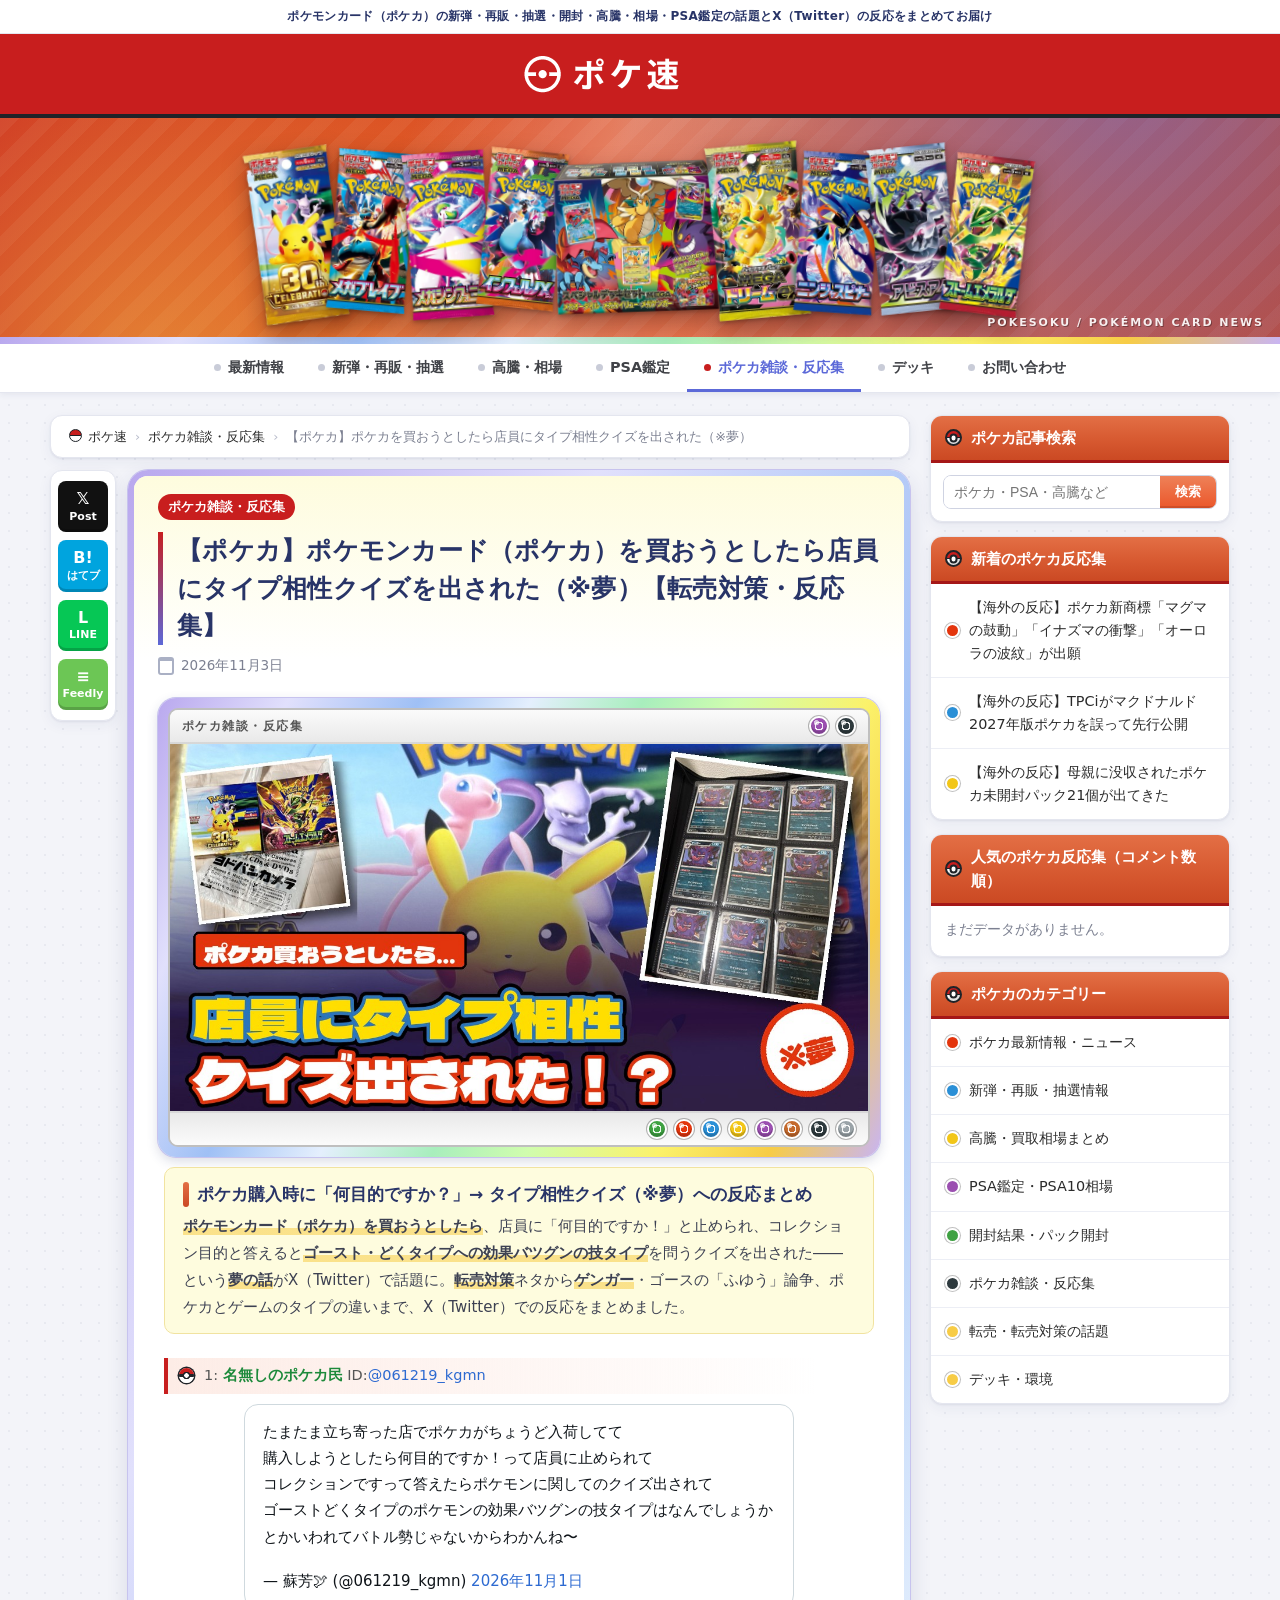
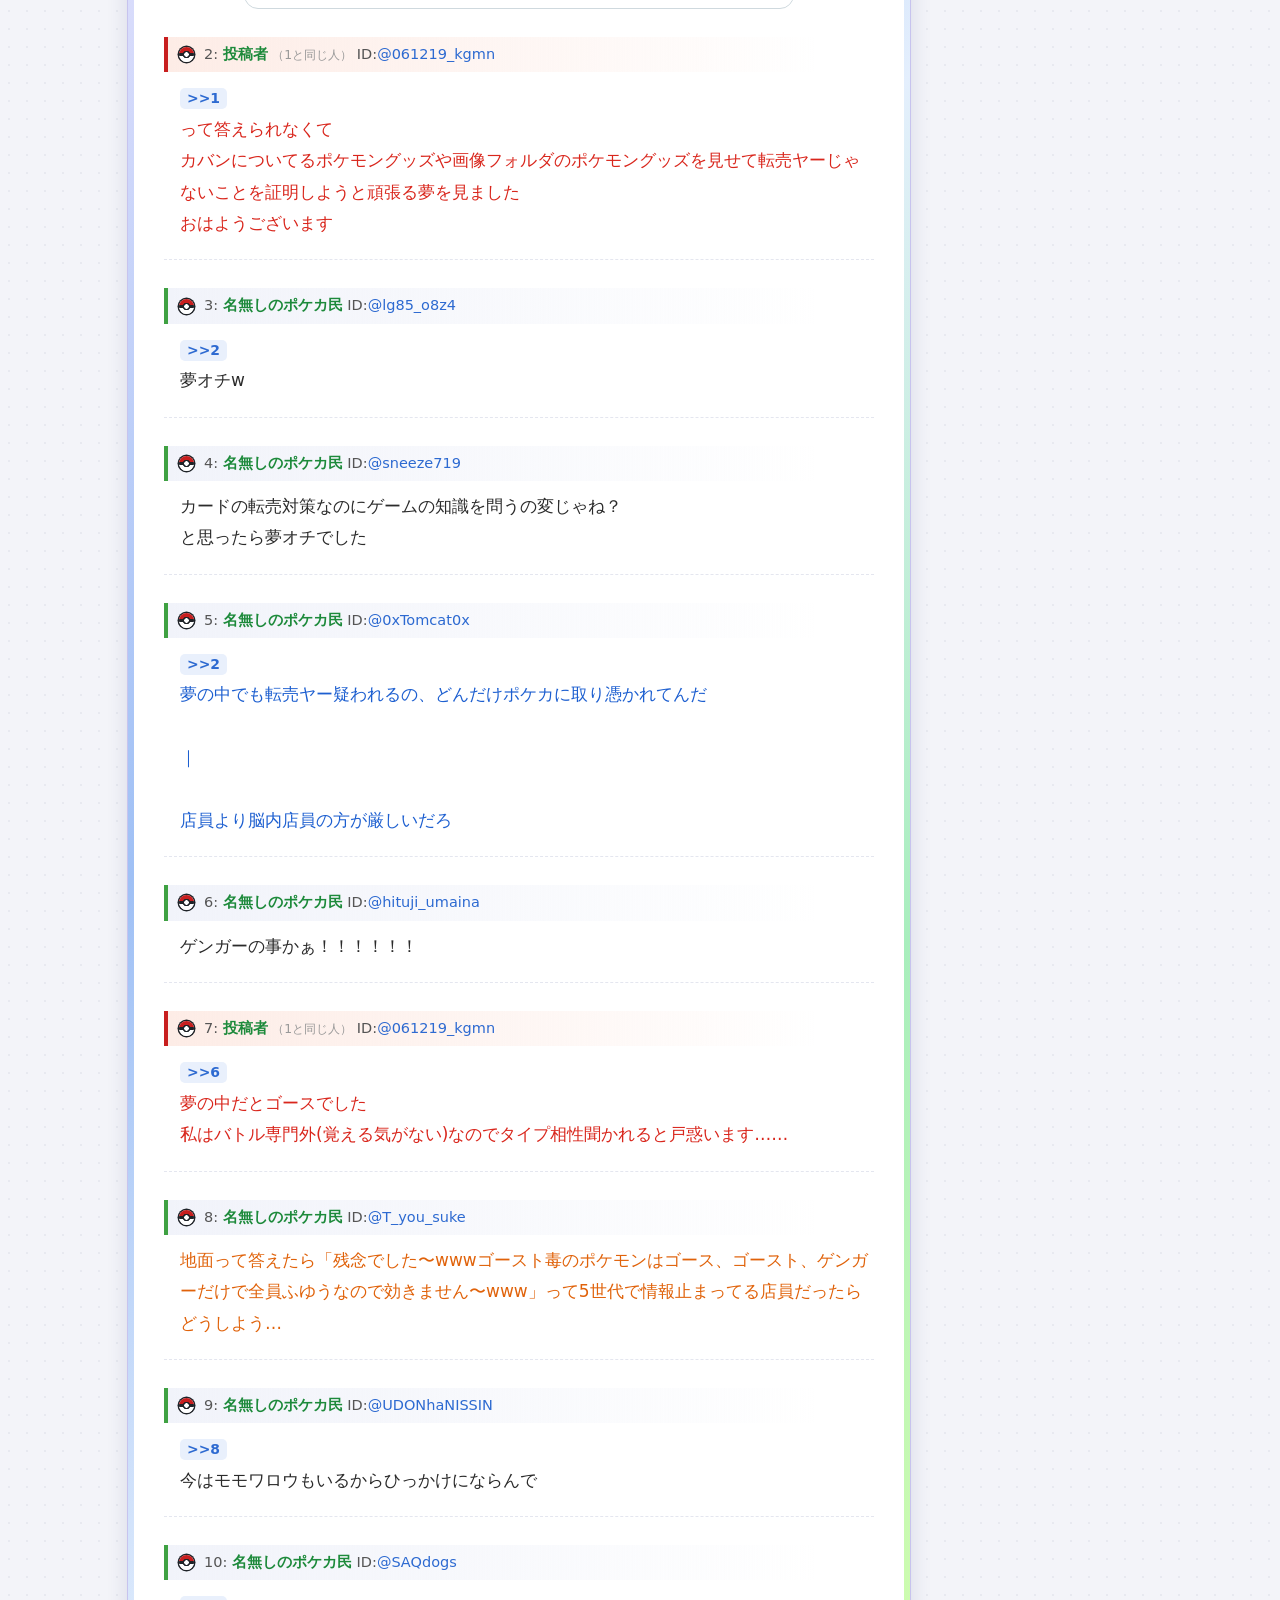
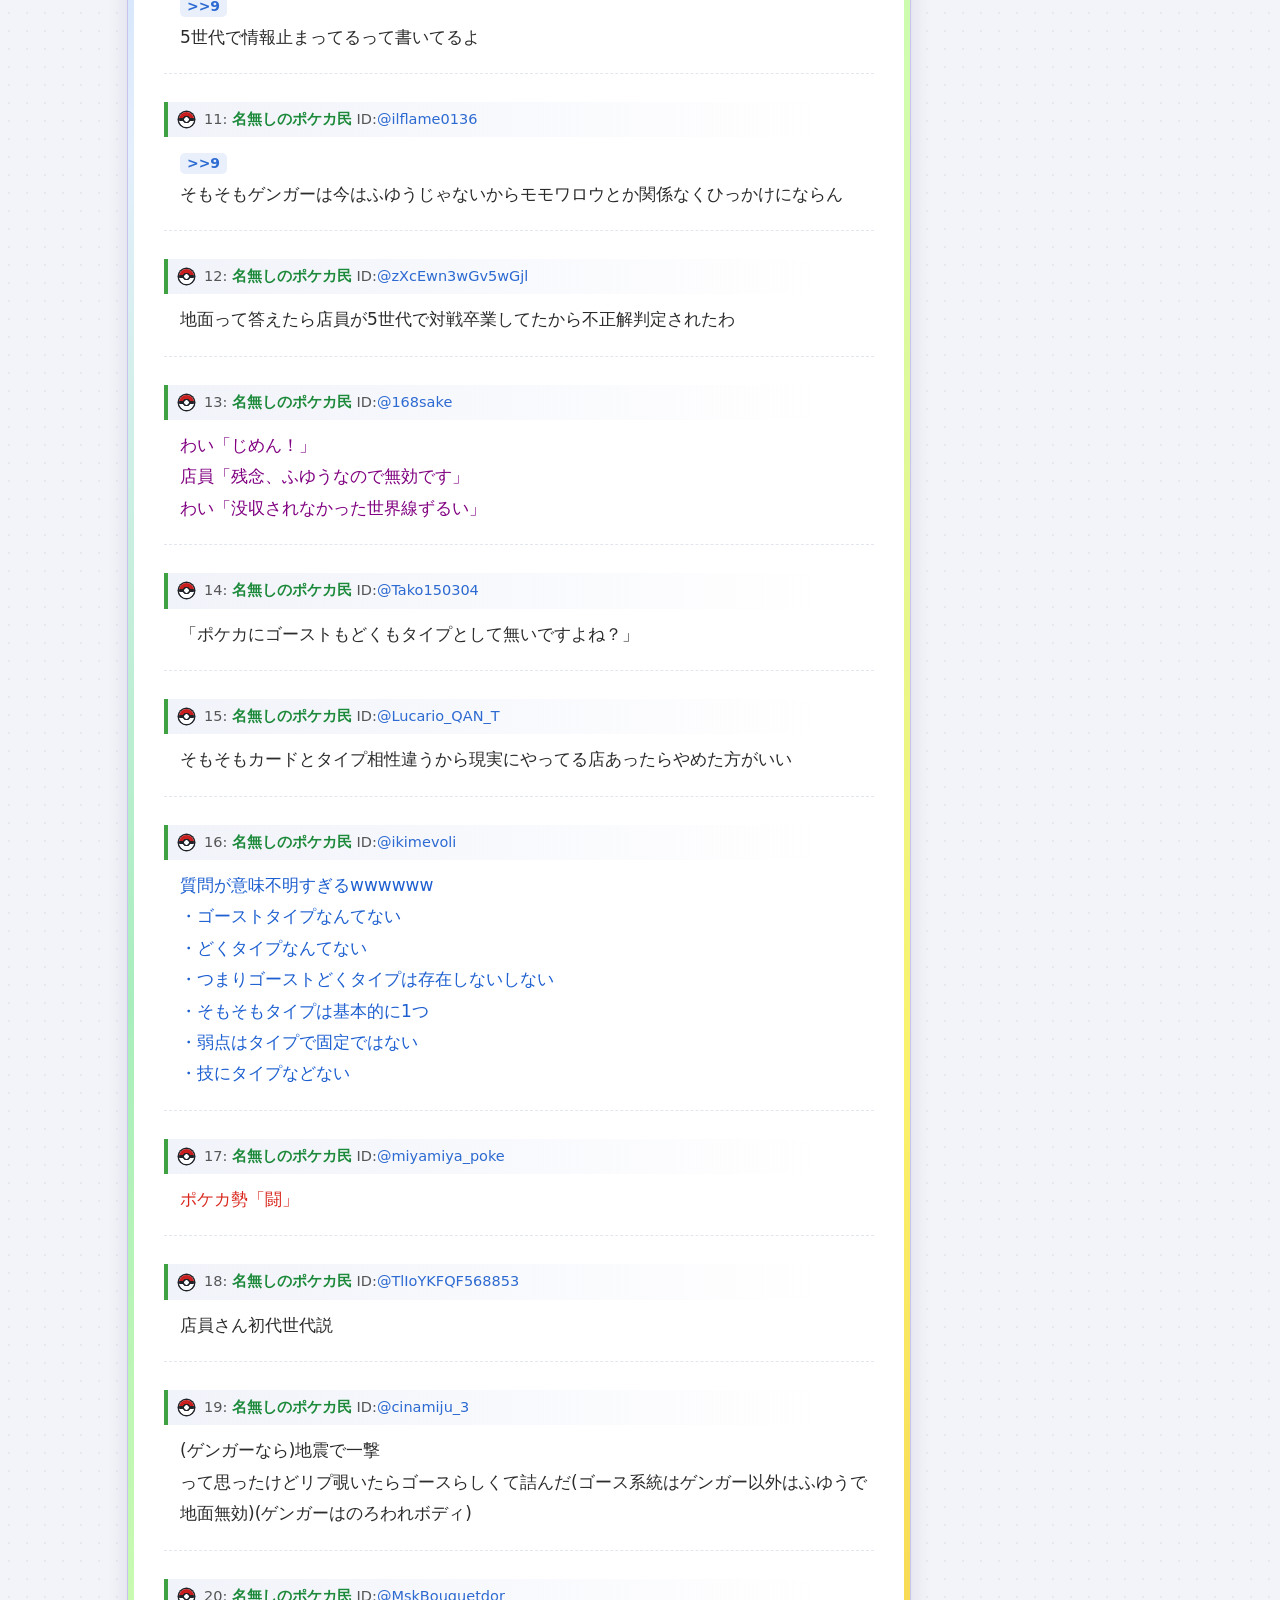
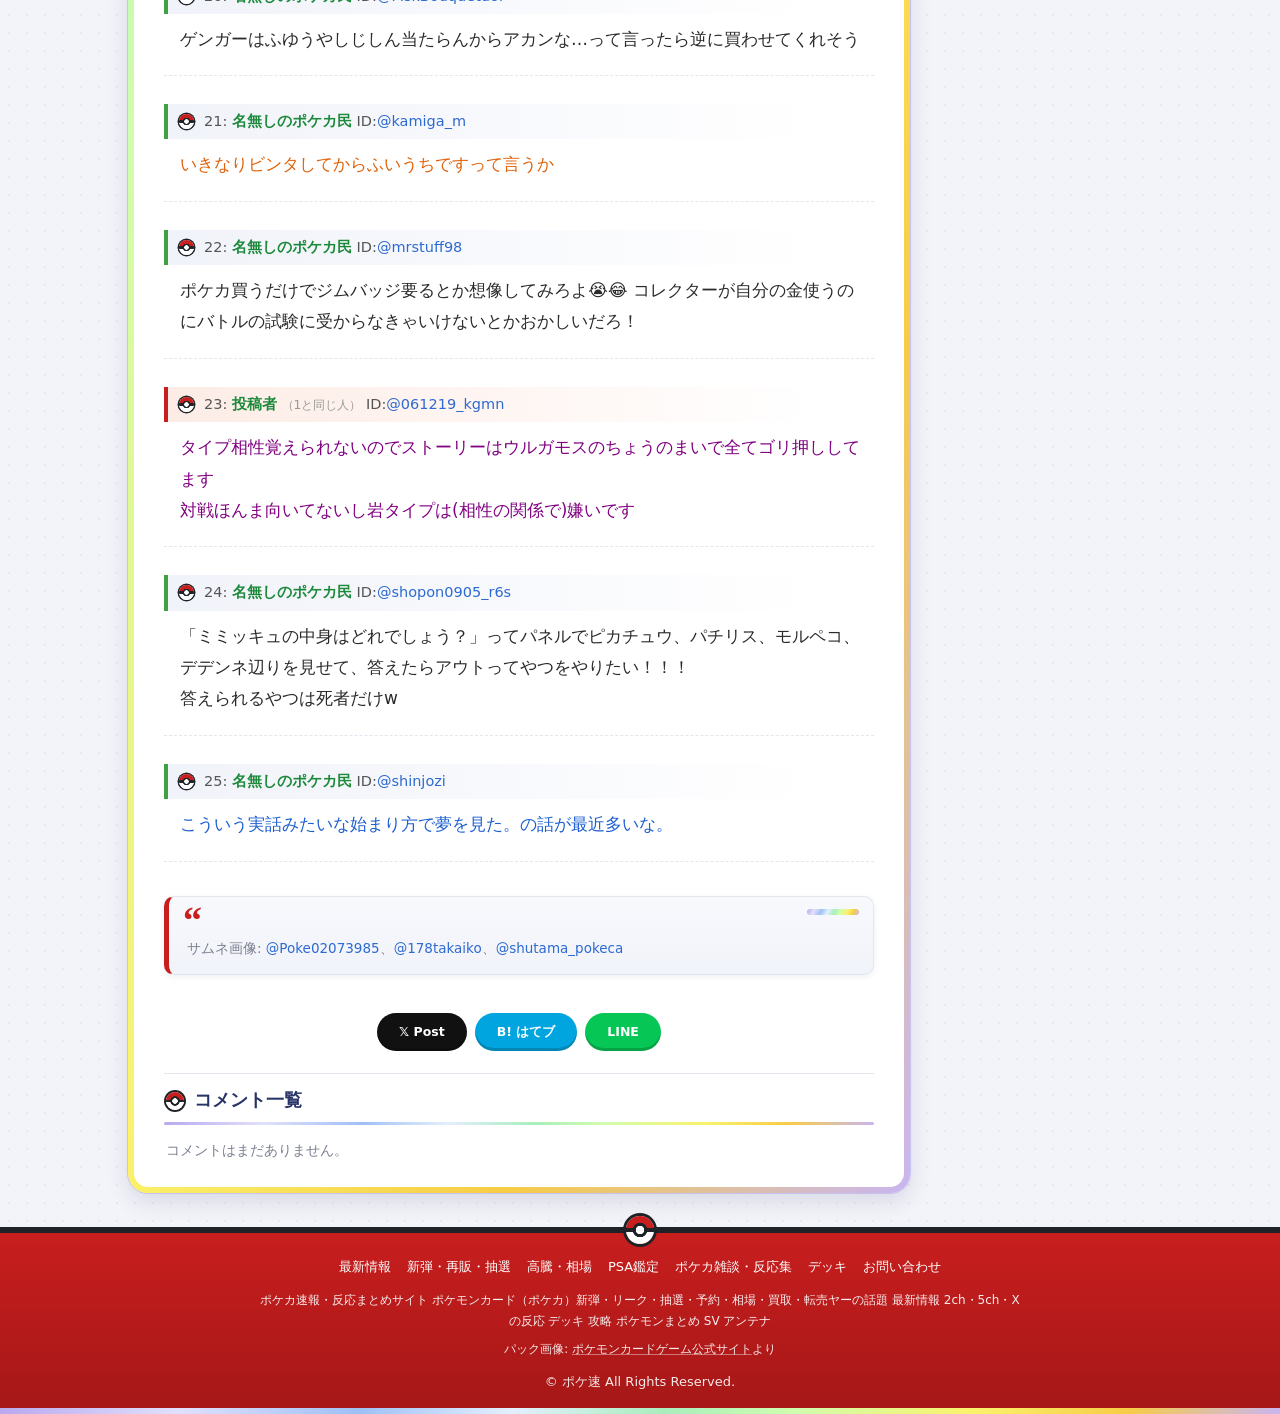
==== commit d240e653: "Add 3 articles: Reddit confiscated packs, Johto dogs trademarks, McDonald's 2027 leak" ====
--- a/index.html
+++ b/index.html
@@ -154,6 +154,7 @@
 </div>
 <aside id="sidebar">
 <div class="widget box"><div class="widgettitle"><span class="ball"></span><h2>ポケカ記事検索</h2></div><form class="searchform" onsubmit="return false"><input type="text" placeholder="ポケカ・PSA・高騰など" aria-label="ポケカ記事検索"><button type="submit">検索</button></form></div>
+<div class="widget box"><div class="widgettitle"><span class="ball"></span><h2>新着のポケカ反応集</h2></div><ul><li><a href="articles/johto-dogs-trademarks.html">【海外の反応】ポケカ新商標「マグマの鼓動」「イナズマの衝撃」「オーロラの波紋」が出願</a></li><li><a href="articles/mcdonalds-2027-leak.html">【海外の反応】TPCiがマクドナルド2027年版ポケカを誤って先行公開</a></li><li><a href="articles/reddit-confiscated-packs.html">【海外の反応】母親に没収されたポケカ未開封パック21個が出てきた</a></li></ul></div>
 <div class="widget box"><div class="widgettitle"><span class="ball"></span><h2>人気のポケカ反応集（コメント数順）</h2></div><p class="nodata">まだデータがありません。</p></div>
 <div class="widget box"><div class="widgettitle"><span class="ball"></span><h2>ポケカのカテゴリー</h2></div><ul><li><a href="#">ポケカ最新情報・ニュース</a></li><li><a href="#">新弾・再販・抽選情報</a></li><li><a href="#">高騰・買取相場まとめ</a></li><li><a href="#">PSA鑑定・PSA10相場</a></li><li><a href="#">開封結果・パック開封</a></li><li id="category-zatsudan"><a href="#category-zatsudan">ポケカ雑談・反応集</a></li><li><a href="#">転売・転売対策の話題</a></li><li><a href="#">デッキ・環境</a></li></ul></div>
 </aside>
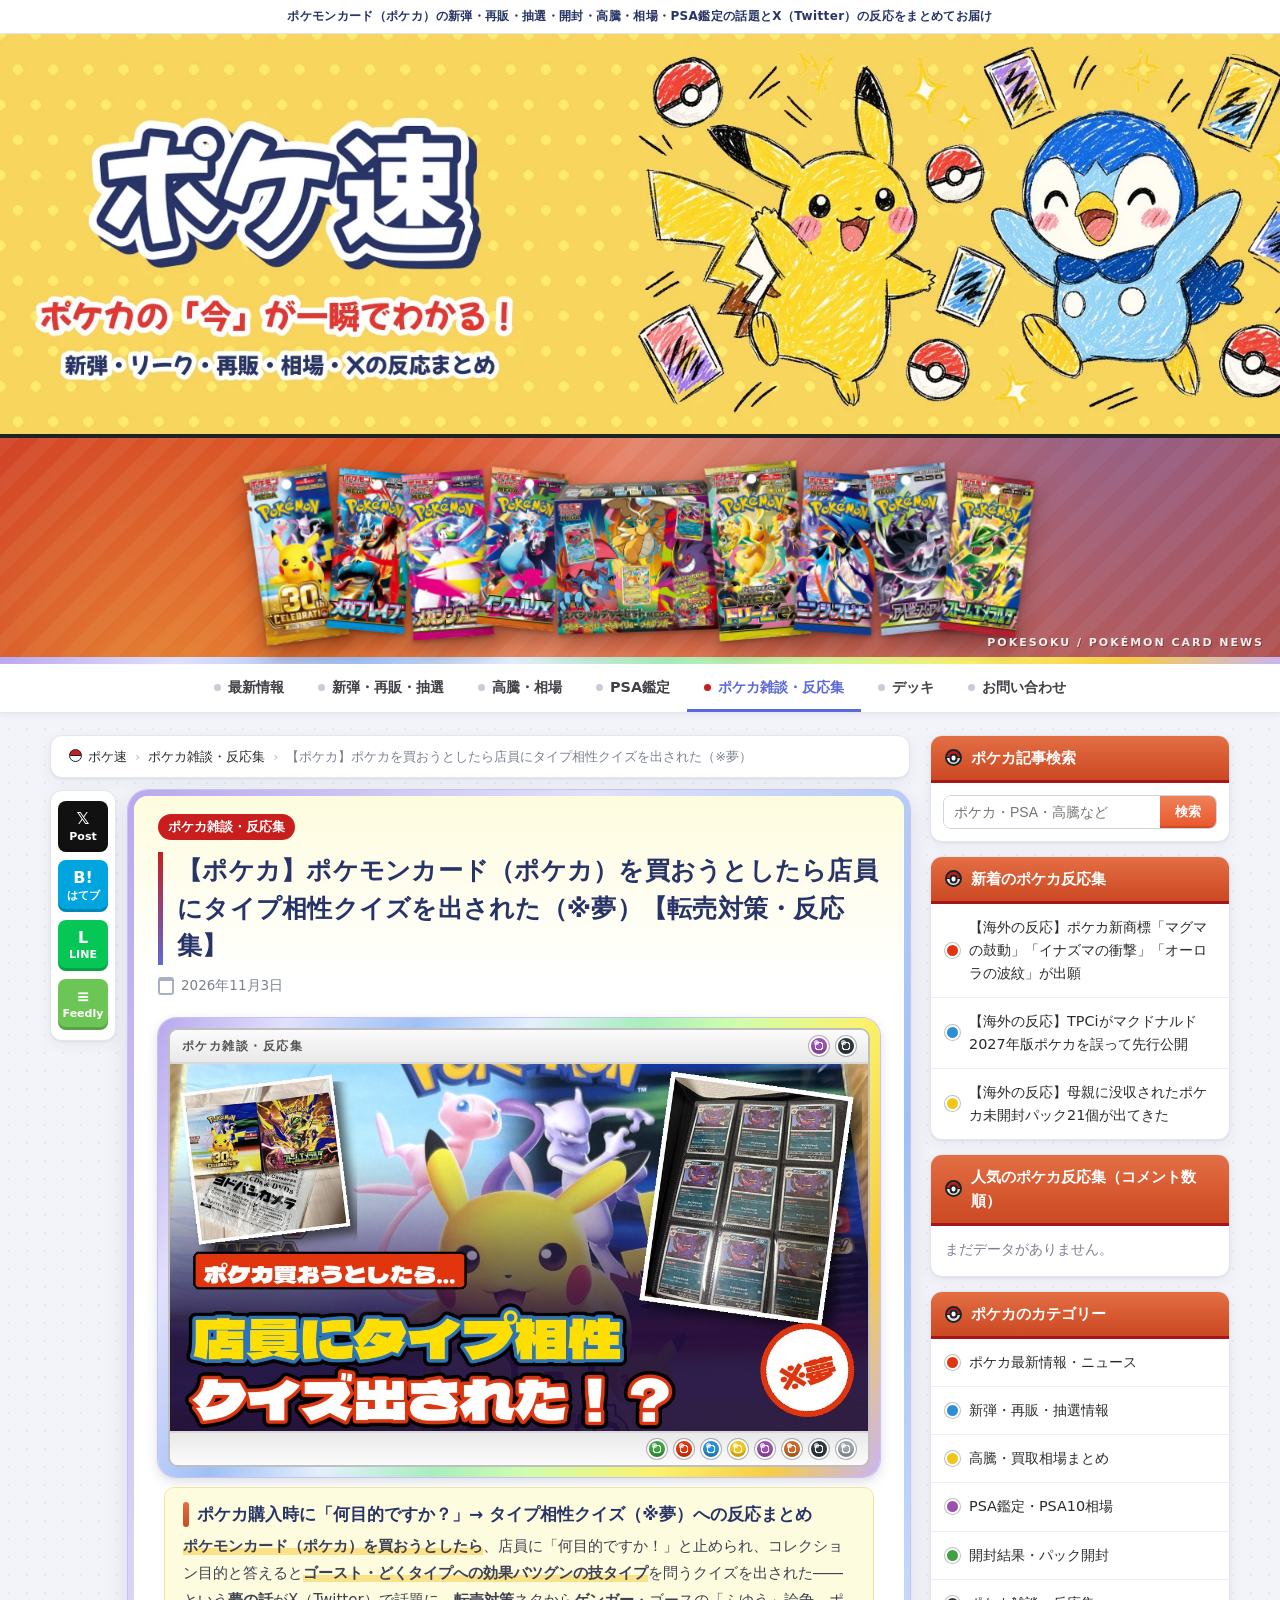
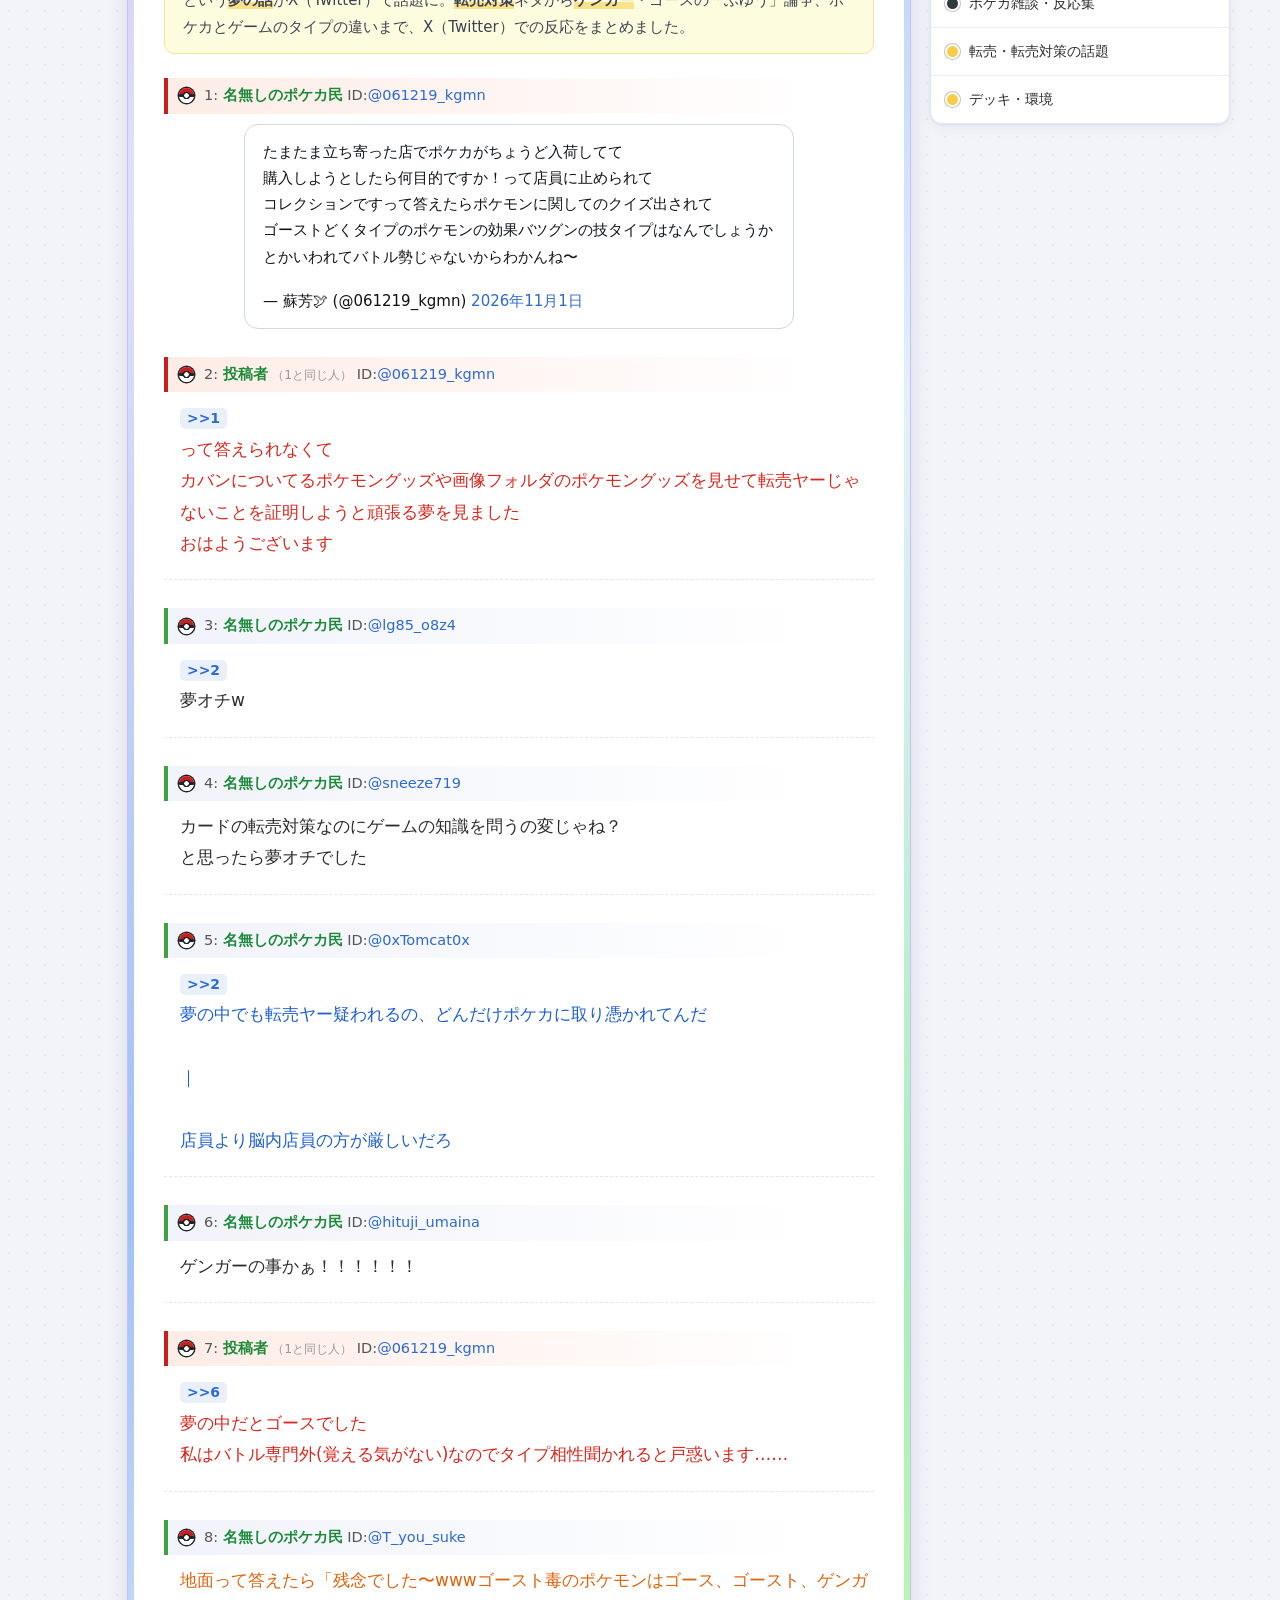
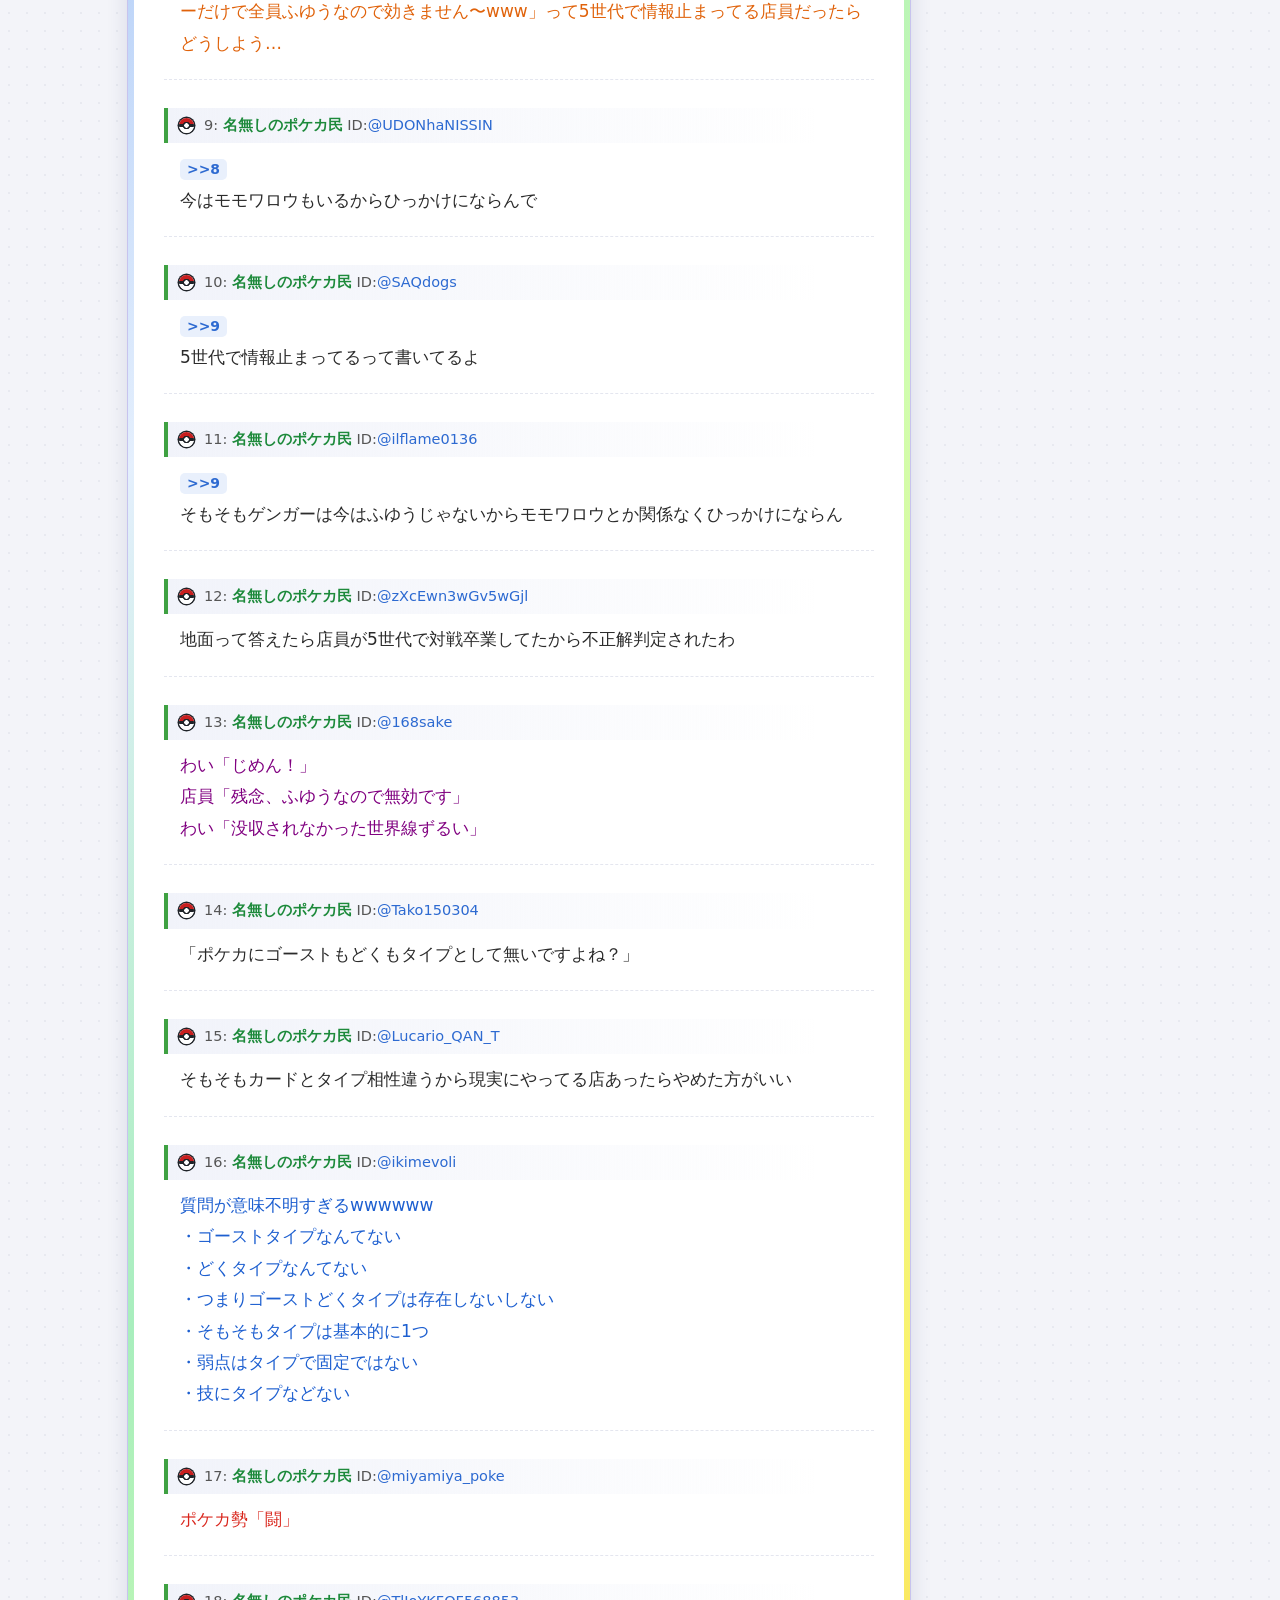
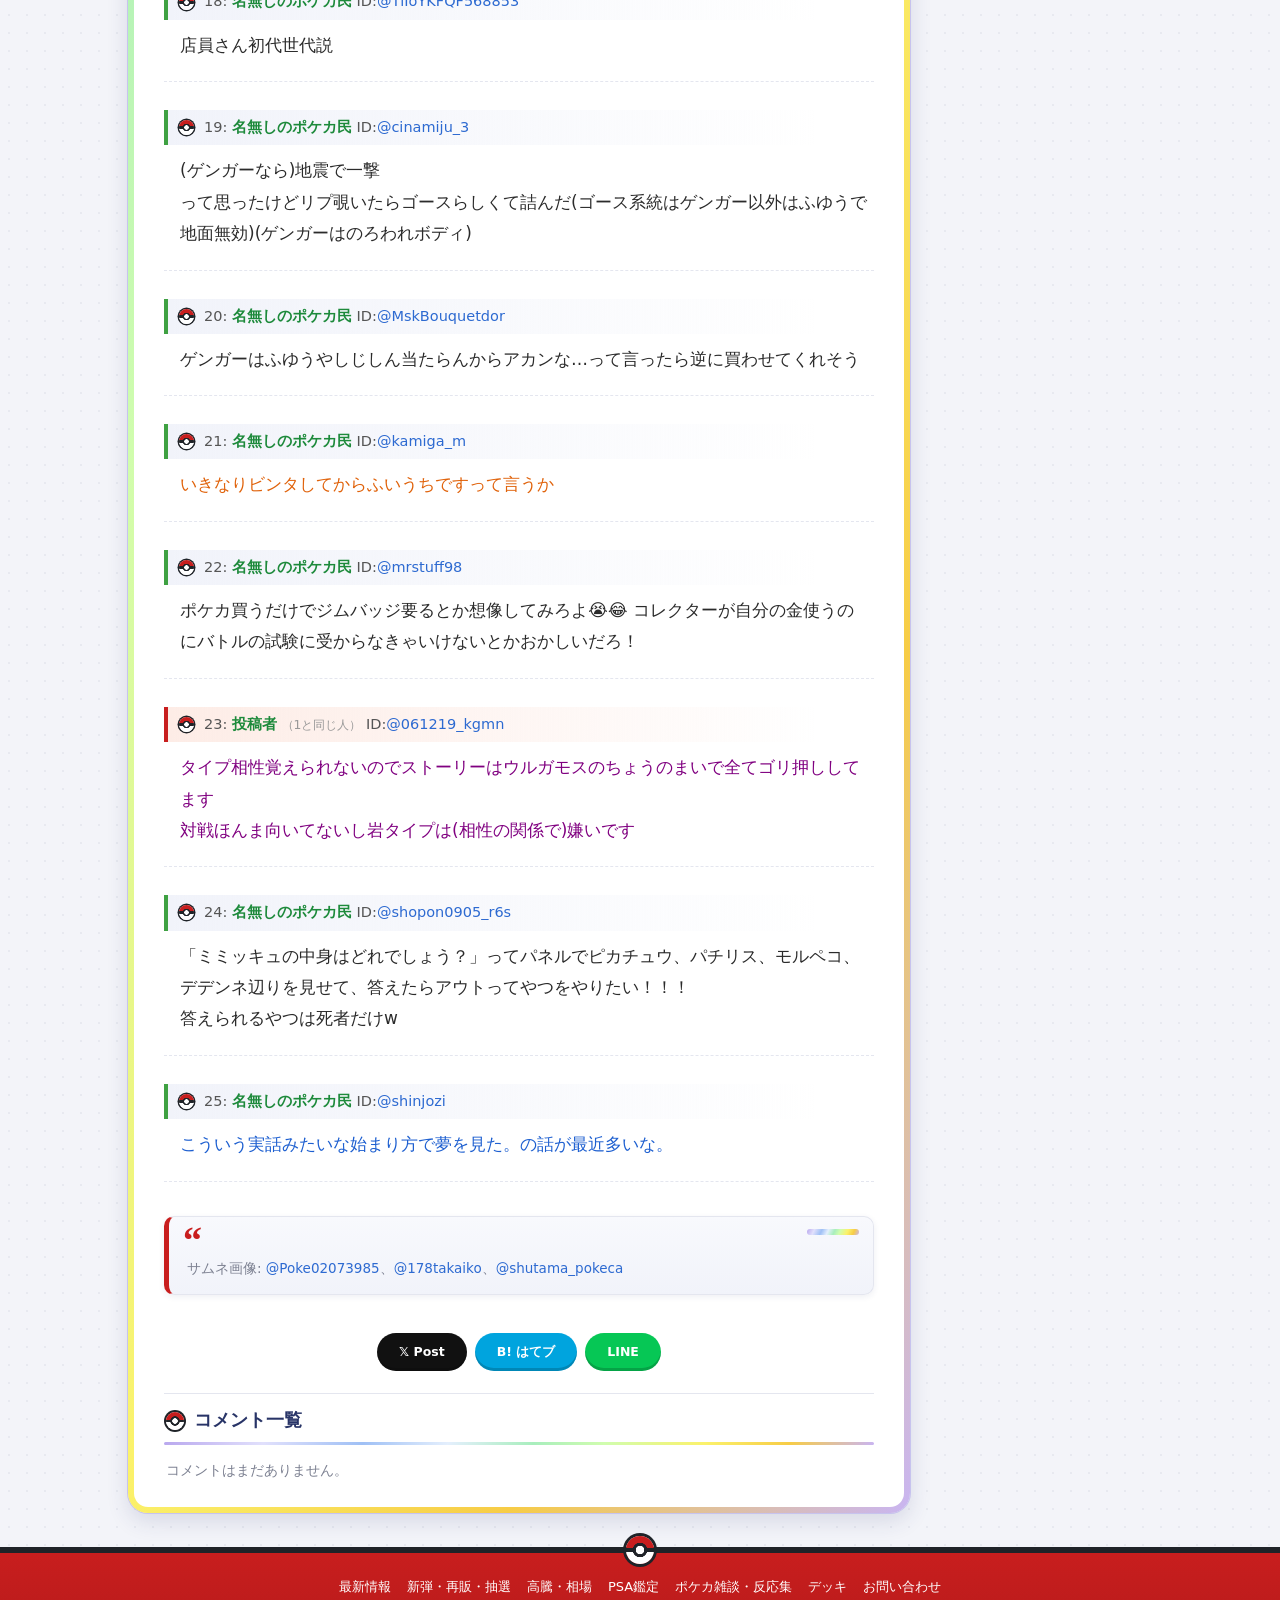
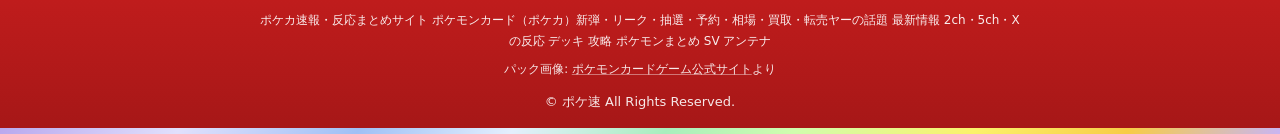
==== commit 7da70274: "Add brand header banner and site OGP image (assets/brand)" ====
--- a/index.html
+++ b/index.html
@@ -8,13 +8,14 @@
 <meta property="og:locale" content="ja_JP">
 <meta property="og:type" content="article">
 <meta property="og:url" content="https://daminchan.github.io/pokeca-sokuhou-preview/">
+<meta property="og:image" content="https://daminchan.github.io/pokeca-sokuhou-preview/assets/brand/ogp.jpg">
+<meta property="og:image:width" content="1200">
+<meta property="og:image:height" content="630">
+<meta name="twitter:image" content="https://daminchan.github.io/pokeca-sokuhou-preview/assets/brand/ogp.jpg">
 <meta property="og:site_name" content="ポケ速">
 <meta property="og:title" content="【ポケカ】ポケモンカードを買おうとしたら店員にタイプ相性クイズを出された（※夢）転売対策・ゲンガー反応集">
 <meta property="og:description" content="ポケカ速報・反応まとめサイト ポケモンカード（ポケカ）新弾・リーク・抽選・予約・相場・買取・転売ヤーの話題 最新情報 2ch・5ch・Xの反応 デッキ 攻略 ポケモンまとめ SV アンテナ">
-<meta property="og:image" content="https://daminchan.github.io/pokeca-sokuhou-preview/assets/thumb.jpg">
-<meta property="og:image:width" content="1200">
-<meta property="og:image:height" content="630">
-<meta property="og:image:alt" content="【ポケカ】ポケモンカードを買おうとしたら店員にタイプ相性クイズを出された（※夢）転売対策・ゲンガー反応集">
+<meta property="og:image:alt" content="ポケ速｜ポケカの「今」が一瞬でわかる！新弾・リーク・再販・相場・Xの反応まとめ">
 <meta property="article:published_time" content="2026-11-03T12:00:00+09:00">
 <meta property="article:modified_time" content="2026-11-03T21:45:00+09:00">
 <meta property="article:section" content="ポケカ雑談・反応集">
@@ -22,8 +23,7 @@
 <meta name="twitter:card" content="summary_large_image">
 <meta name="twitter:title" content="【ポケカ】ポケモンカードを買おうとしたら店員にタイプ相性クイズを出された（※夢）転売対策・ゲンガー反応集">
 <meta name="twitter:description" content="ポケカ速報・反応まとめサイト ポケモンカード（ポケカ）新弾・リーク・抽選・予約・相場・買取・転売ヤーの話題 最新情報 2ch・5ch・Xの反応 デッキ 攻略 ポケモンまとめ SV アンテナ">
-<meta name="twitter:image" content="https://daminchan.github.io/pokeca-sokuhou-preview/assets/thumb.jpg">
-<meta name="twitter:image:alt" content="【ポケカ】ポケモンカードを買おうとしたら店員にタイプ相性クイズを出された（※夢）転売対策・ゲンガー反応集">
+<meta name="twitter:image:alt" content="ポケ速｜ポケカの「今」が一瞬でわかる！新弾・リーク・再販・相場・Xの反応まとめ">
 <meta name="theme-color" content="#c81e1e">
 <link rel="icon" href="favicon.ico" sizes="any">
 <link rel="icon" type="image/png" sizes="32x32" href="assets/favicon-32.png">
@@ -37,7 +37,7 @@
 </head><body>
 <header>
 <div class="topbar"><p>ポケモンカード（ポケカ）の新弾・再販・抽選・開封・高騰・相場・PSA鑑定の話題とX（Twitter）の反応をまとめてお届け</p></div>
-<div class="logobar"><a class="logo" href="https://daminchan.github.io/pokeca-sokuhou-preview/" title="ポケ速 | ポケモンカード（ポケカ）反応まとめ"><img src="assets/logo.png" width="250" height="60" alt="ポケ速 - ポケモンカード（ポケカ）速報・反応集まとめ"><span class="site-name">ポケ速</span></a></div>
+<div class="logobar has-banner"><a class="logo" href="https://daminchan.github.io/pokeca-sokuhou-preview/" title="ポケ速 | ポケモンカード（ポケカ）反応まとめ"><img class="site-banner" src="assets/brand/header.webp" width="1600" height="500" alt="ポケ速｜ポケカの「今」が一瞬でわかる！新弾・リーク・再販・相場・Xの反応まとめ" decoding="async" fetchpriority="high"><span class="site-name">ポケ速</span></a></div>
 <div class="firstview"><ul class="packs"><li style="--r:-8deg;--h:172px;--y:6px"><img src="assets/packs/30th-celebration.webp" width="188" height="380" alt="ポケモンカードゲーム MEGA 拡張パック「30th CELEBRATION」（30thセレブレーション）" loading="eager" decoding="async"></li><li style="--r:5deg;--h:160px;--y:2px"><img src="assets/packs/mega-brave.webp" width="189" height="380" alt="ポケモンカードゲーム MEGA 拡張パック「メガブレイブ」" loading="eager" decoding="async"></li><li style="--r:-4deg;--h:166px;--y:6px"><img src="assets/packs/mega-symphonia.webp" width="189" height="380" alt="ポケモンカードゲーム MEGA 拡張パック「メガシンフォニア」" loading="eager" decoding="async"></li><li style="--r:6deg;--h:158px;--y:0px"><img src="assets/packs/inferno-x.webp" width="189" height="380" alt="ポケモンカードゲーム MEGA 拡張パック「インフェルノX」" loading="eager" decoding="async"></li><li style="--r:-2deg;--h:150px;--y:8px"><img src="assets/packs/special-deck-set-mega.webp" width="411" height="380" alt="ポケモンカードゲーム MEGA スペシャルデッキセットMEGA メガオーダイル・メガカイリュー・メガゲンガー" loading="eager" decoding="async"></li><li style="--r:-5deg;--h:174px;--y:2px"><img src="assets/packs/mega-dream-ex.webp" width="203" height="380" alt="ポケモンカードゲーム MEGA ハイクラスパック「MEGAドリームex」" loading="eager" decoding="async"></li><li style="--r:4deg;--h:160px;--y:4px"><img src="assets/packs/ninja-spinner.webp" width="189" height="380" alt="ポケモンカードゲーム MEGA 拡張パック「ニンジャスピナー」" loading="eager" decoding="async"></li><li style="--r:-6deg;--h:166px;--y:0px"><img src="assets/packs/abyss-eye.webp" width="188" height="380" alt="ポケモンカードゲーム MEGA 拡張パック「アビスアイ」" loading="eager" decoding="async"></li><li style="--r:7deg;--h:158px;--y:6px"><img src="assets/packs/storm-emeralda.webp" width="189" height="380" alt="ポケモンカードゲーム MEGA 拡張パック「ストームエメラルダ」" loading="eager" decoding="async"></li></ul><div class="fv-txt">POKESOKU / POKÉMON CARD NEWS</div></div>
 <nav class="gnav" aria-label="カテゴリー"><ul><li><a href="#">最新情報</a></li><li><a href="#">新弾・再販・抽選</a></li><li><a href="#">高騰・相場</a></li><li><a href="#">PSA鑑定</a></li><li class="cur"><a href="#category-zatsudan">ポケカ雑談・反応集</a></li><li><a href="#">デッキ</a></li><li><a href="#">お問い合わせ</a></li></ul></nav>
 </header>
--- a/assets/style.css
+++ b/assets/style.css
@@ -397,3 +397,9 @@
 
 /* tags kept in markup for SEO, hidden from readers */
 .cat-tag .tag,a[rel="tag"]{display:none!important}
+
+/* brand header banner */
+.logobar.has-banner{height:auto;padding:0;display:block;max-width:none}
+.logobar.has-banner .logo{display:block;line-height:0}
+.logobar.has-banner .logo img.site-banner{display:block;width:100%;height:auto;max-width:1600px;margin:0 auto}
+@media (max-width:768px){.logobar.has-banner{height:auto}.logobar.has-banner .logo img.site-banner{width:100%;height:auto}}
